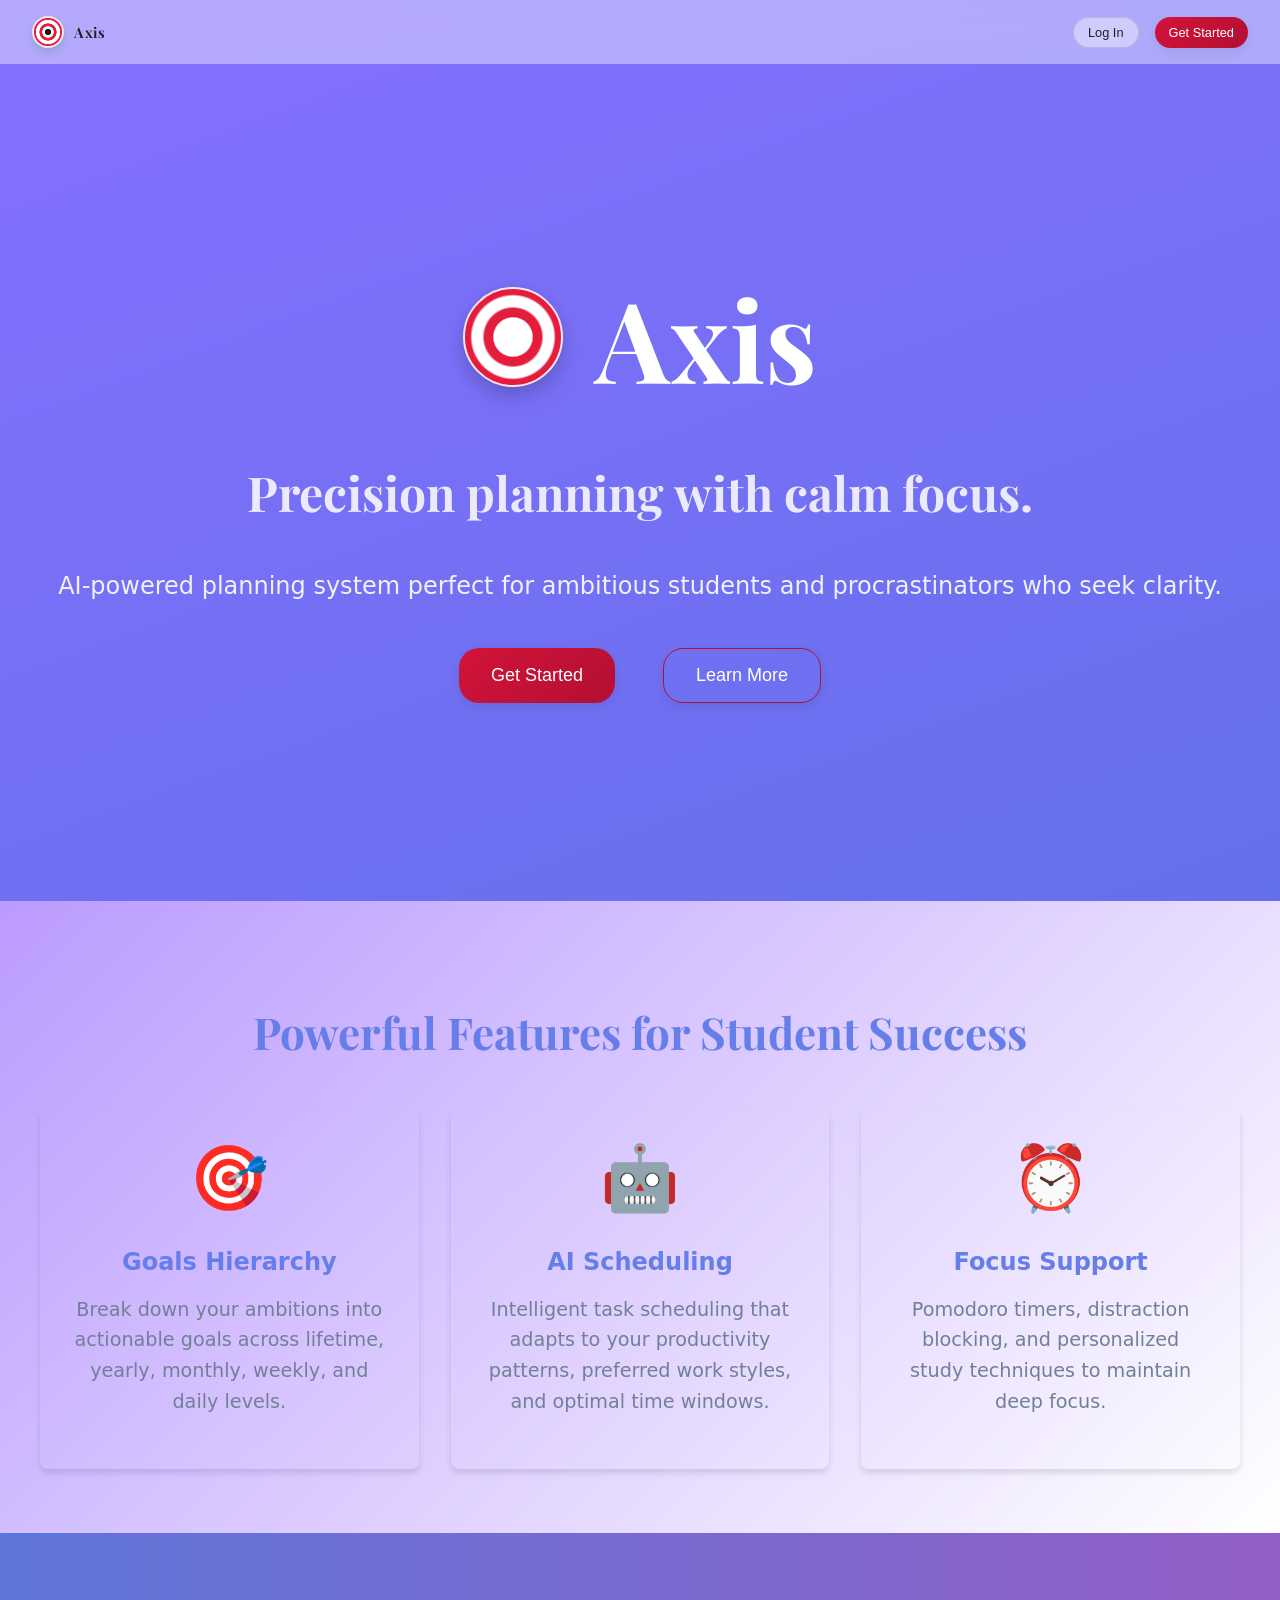
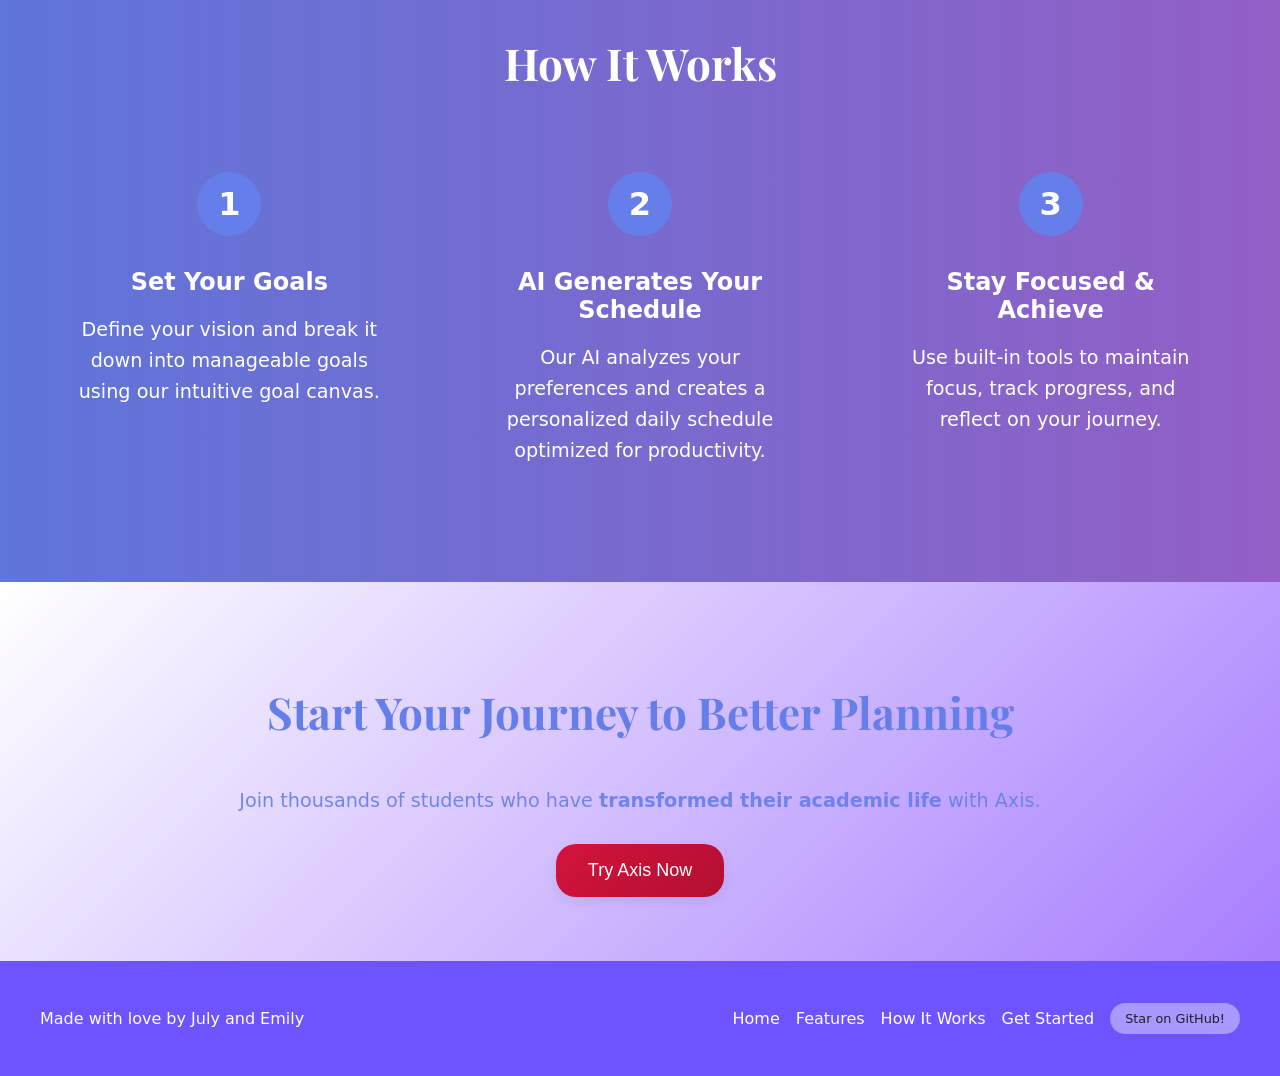
==== dashboard.html @ 21565bde "Split dashboard page and fix task/calendar UX" ====
<!DOCTYPE html>
<html lang="en">
<head>
  <meta charset="UTF-8" />
  <meta name="viewport" content="width=device-width, initial-scale=1.0" />
  <link rel="preconnect" href="https://fonts.googleapis.com">
  <link rel="preconnect" href="https://fonts.gstatic.com" crossorigin>
  <link href="https://fonts.googleapis.com/css2?family=Playfair+Display:wght@600;700&display=swap" rel="stylesheet">
  <title>Axis - Dashboard</title>
  <link rel="stylesheet" href="style.css" />
</head>
<body>
  <div id="app">
    <!-- Main Dashboard -->
    <div id="dashboard" class="dashboard">
      <!-- Header -->
      <header class="app-header">
        <div class="logo">
          <span class="logo-mark target-icon" aria-hidden="true"></span>
          <span class="logo-text">Axis</span>
        </div>
        <div class="header-message">
          Precision planning with calm focus
        </div>
        <div class="header-actions">
          <button id="settingsBtn" class="btn-icon" title="Settings">
            <svg width="20" height="20" viewBox="0 0 20 20" fill="none" stroke="currentColor" stroke-width="2">
              <circle cx="10" cy="10" r="3"/>
              <path d="M10 1v4M10 15v4M19 10h-4M5 10H1M16.66 3.34l-2.83 2.83M6.17 13.83l-2.83 2.83M16.66 16.66l-2.83-2.83M6.17 6.17L3.34 3.34"/>
            </svg>
          </button>
          <button id="logoutBtn" class="btn-icon" title="Logout">
            <svg width="20" height="20" viewBox="0 0 20 20" fill="none" stroke="currentColor" stroke-width="2">
              <path d="M9 3H4a2 2 0 0 0-2 2v10a2 2 0 0 0 2 2h5M13 7l4 4-4 4M17 11H7"/>
            </svg>
          </button>
        </div>
      </header>

      <main class="app-main">
      <!-- Left Sidebar -->
      <aside class="sidebar">
        <!-- Goals Section -->
        <section class="panel panel-goals">
          <div class="panel-header">
            <div class="panel-header-row">
              <div>
            <h2>Goals Hierarchy</h2>
            <span class="panel-subtitle">Your goals across different timeframes</span>
              </div>
              <button id="addGoalBtn" class="btn btn-secondary btn-sm">+ Add goal</button>
            </div>
          </div>
          <div class="goals-content">
            <div id="goalsList" class="goals-list-hierarchy">
              <!-- Goals populated by JS with hierarchy -->
            </div>
          </div>
        </section>

        <!-- To-Do List -->
        <section class="panel panel-tasks">
          <div class="panel-header">
            <div style="display: flex; justify-content: space-between; align-items: center; width: 100%;">
              <div>
                <h2>To‑Do List</h2>
                <span class="panel-subtitle">Ranked by urgency &amp; deadlines</span>
              </div>
              <button type="button" id="addTaskBtn" class="btn btn-primary" style="padding: 6px 12px; font-size: 0.75rem;" title="Add new task">
                + Add Task
              </button>
            </div>
          </div>
          <div id="taskList" class="task-list">
            <!-- Tasks populated by JS -->
          </div>
        </section>

        <!-- Daily Habits -->
        <section class="panel panel-habits">
          <div class="panel-header">
            <h2>Daily Habits</h2>
            <span class="panel-subtitle">Fixed tasks you can set up</span>
          </div>
          <div class="habits-content">
            <button type="button" id="addHabitBtn" class="btn-add-goal" title="Add a new habit">
              <span class="btn-add-goal-icon">+</span>
              <span>Add Daily Habit</span>
            </button>
            <div id="habitsList" class="habits-list">
              <!-- Daily habits populated by JS -->
            </div>
          </div>
        </section>

        <!-- Chatbot -->
        <section class="panel panel-chat">
          <div class="panel-header">
            <h2>Axis Assistant</h2>
            <span class="panel-subtitle">Ask for planning &amp; focus tips</span>
          </div>
          <div id="chatWindow" class="chat-window">
            <!-- Chat messages -->
          </div>
          <form id="chatForm" class="chat-input-row">
            <input
              type="text"
              id="chatInput"
              placeholder="Ask me anything about your schedule..."
              autocomplete="off"
            />
            <button type="submit" class="btn btn-primary">Send</button>
          </form>
        </section>
      </aside>

      <!-- Middle: Calendar -->
      <section class="calendar-section">
        <header class="calendar-header">
          <div class="calendar-title">
            <h2>Your AI‑generated schedule</h2>
            <span id="calendarSubtitle" class="calendar-subtitle">
              Once generated, your time‑blocked plan will appear here.
            </span>
          </div>
          <div class="calendar-controls">
            <button id="syncCalendarBtn" class="btn btn-secondary btn-sync" title="Sync daily goals to tasks and regenerate schedule">
              <svg width="16" height="16" viewBox="0 0 16 16" fill="none" stroke="currentColor" stroke-width="2" style="margin-right: 6px;">
                <path d="M1 8v6h6M15 8V2H9M1 8l6-6M15 8l-6 6"/>
              </svg>
              Sync Calendar
            </button>
            <button class="btn-toggle-view active" data-view="daily">Daily</button>
            <button class="btn-toggle-view" data-view="weekly">Weekly</button>
            <button class="btn-toggle-view" data-view="monthly">Monthly</button>
          </div>
        </header>

        <div id="calendarContainer" class="calendar-container">
          <!-- Calendar rendered by JS -->
        </div>
      </section>


      <!-- Multi-step onboarding modal (only shown during signup) -->
      <div id="wizard" class="wizard-modal hidden">
        <div class="wizard-overlay"></div>
        <div class="wizard-content">
          <section class="wizard">
        <!-- Step indicators -->
        <div class="wizard-steps">
          <div class="wizard-step-indicator" data-step="1">1. Profile</div>
          <div class="wizard-step-indicator" data-step="2">2. Goals</div>
        </div>

          <!-- Step 1: Onboarding -->
          <div class="wizard-step" data-step="1">
            <h2>Step 1: Tell Axis about you</h2>
            <p class="step-description">
              I'll create a realistic plan around your real life, not the other way around.
            </p>

            <form id="profileForm" class="form-grid">
              <!-- Basic Info -->
              <fieldset>
                <legend>Basic Info</legend>
                <label>
                  Name
                  <input type="text" id="user_name" required />
                </label>

                <label>
                  Age group
                  <select id="user_age_group" required>
                    <option value="">Select...</option>
                    <option>Middle School</option>
                    <option>High School</option>
                    <option>College</option>
                    <option>Other</option>
                  </select>
                </label>
              </fieldset>

              <!-- Schedule & Routine -->
              <fieldset>
                <legend>Schedule &amp; Routine</legend>
                <div class="subsection">
                  <label>Weekly schedule (Mon‑Fri)</label>
                  <p class="hint">
                    Add multiple fixed commitments per day (classes, clubs, etc.). Each needs a name, time range, and optional description.
                  </p>
                  <div id="weekly_schedule" class="weekly-grid">
                    <!-- Generated by JS -->
                  </div>
                </div>

                <div class="subsection">
                  <label>Weekend fixed activities (Sat & Sun)</label>
                  <p class="hint">
                    Add multiple fixed activities for weekends. Each needs a day, name, time range, and optional description.
                  </p>
                  <div id="weekend_schedule" class="weekend-grid">
                    <!-- Generated by JS -->
                  </div>
                </div>

                <div class="two-col">
                  <label>
                    Typical sleep (weekdays)
                    <input type="text" id="sleep_weekdays" placeholder="23:00‑07:00" />
                  </label>
                  <label>
                    Typical sleep (weekends)
                    <input type="text" id="sleep_weekends" placeholder="00:00‑09:00" />
                  </label>
                </div>

                <label>
                  Standard break times (e.g., lunch)
                  <input type="text" id="break_times" placeholder="12:30‑13:00 lunch; 18:00‑18:30 dinner" />
                </label>
              </fieldset>

              <!-- Learning Personalization -->
              <fieldset>
                <legend>Learning Personalization</legend>

                <div class="button-group" id="is_procrastinator_group">
                  <span class="label-inline">Do you tend to procrastinate?</span>
                  <button type="button" data-value="yes">Yes</button>
                  <button type="button" data-value="no">No</button>
                  <input type="hidden" id="is_procrastinator" />
                </div>

                <div id="procrastinator_yes" class="conditional-row hidden">
                  <label>
                    Procrastinator type
                    <select id="procrastinator_type">
                      <option value="">Select...</option>
                      <option>perfectionist</option>
                      <option>avoidant</option>
                      <option>deadline-driven</option>
                      <option>overwhelmed</option>
                      <option>distraction</option>
                      <option>lack-of-motivation</option>
                    </select>
                  </label>
                </div>

                <div id="procrastinator_no" class="conditional-row hidden">
                  <div class="button-group" id="has_trouble_finishing_group">
                    <span class="label-inline">Do you have trouble finishing?</span>
                    <button type="button" data-value="Yes, sometimes">Yes, sometimes</button>
                    <button type="button" data-value="No, I'm consistent">No, I'm consistent</button>
                    <input type="hidden" id="has_trouble_finishing" />
                  </div>
                </div>

                <div class="two-col">
                  <label>
                    Preferred work style
                    <select id="preferred_work_style">
                      <option value="">Select...</option>
                      <option>Short, focused bursts</option>
                      <option>Long, deep sessions</option>
                      <option>A mix of both</option>
                    </select>
                  </label>
                </div>

                <div class="two-col">
                  <label>
                    Most productive time of day
                    <select id="most_productive_time">
                      <option value="">Select...</option>
                      <option>Early Morning</option>
                      <option>Morning</option>
                      <option>Afternoon</option>
                      <option>Evening</option>
                      <option>Late Night</option>
                    </select>
                  </label>

                  <label>
                    Preferred study method
                    <input
                      type="text"
                      id="preferred_study_method"
                      placeholder="e.g., 25-min study, 5-min break"
                    />
                  </label>
                </div>
              </fieldset>

              <!-- Work-Life Balance -->
              <fieldset>
                <legend>Work‑Life Balance</legend>
                <div class="two-col">
                  <label>
                    Weekly personal (no‑work) hours
                    <input
                      type="number"
                      id="weekly_personal_time"
                      min="0"
                      max="80"
                      step="0.5"
                      placeholder="e.g., 10"
                    />
                  </label>
                  <label>
                    Weekly review hours
                    <input
                      type="number"
                      id="weekly_review_hours"
                      min="0"
                      max="40"
                      step="0.5"
                      placeholder="e.g., 3"
                    />
                  </label>
                </div>
              </fieldset>

              <!-- Goals Hierarchy -->
              <fieldset>
                <legend>Goals Hierarchy</legend>
                <p class="hint">
                  Set your goals across different timeframes. The AI will help you break them down and organize your tasks accordingly.
                </p>
                <div id="onboardingGoalsHierarchy" class="goals-hierarchy">
                  <!-- Goals will be rendered here by JS -->
                </div>
              </fieldset>

              <div class="wizard-actions">
                <button type="button" id="saveProfileBtn" class="btn btn-primary">
                  Save profile &amp; continue
                </button>
              </div>
            </form>
          </div>

          <!-- Step 2: Goal Canvas -->
          <div class="wizard-step" data-step="2">
            <h2>Step 2: Set Your Goals</h2>
            <p class="step-description">
              Create your goal hierarchy by adding long-term goals. Choose your preferred timeframe, and AI will suggest breakdown goals automatically.
            </p>

            <div class="goal-canvas-container">
              <div id="goalCanvas" class="goal-canvas">
                <!-- Canvas sections and nodes will be rendered here -->
                <button id="approveAllGhostsBtn" class="btn-approve-all-ghosts hidden">
                  Approve All AI Suggestions
                </button>
              </div>
              <div id="goalEditorPanel" class="goal-editor-panel hidden">
                <h3>Edit Goal</h3>
                <textarea id="goalEditorText" placeholder="Enter your goal..." rows="4"></textarea>
                <div class="goal-editor-actions">
                  <button id="saveGoalBtn" class="btn btn-primary">Save</button>
                  <button id="confirmGhostBtn" class="btn btn-success hidden">Confirm Suggestion</button>
                  <button id="deleteGoalBtn" class="btn btn-ghost">Delete</button>
                </div>
              </div>
            </div>

            <div class="wizard-actions wizard-actions-bottom">
              <button type="button" id="backToProfileBtn" class="btn btn-ghost">Back</button>
              <button type="button" id="finishGoalsBtn" class="btn btn-primary">Finish</button>
            </div>
          </div>

          <!-- Step 3: Confirmation -->
          <div class="wizard-step" data-step="3">
            <h2>Step 3: Confirm your plan</h2>
            <p class="step-description">
              Here's how I'm ranking your tasks. I'll schedule them so everything is completed
              <strong>before</strong> the deadline.
            </p>

            <div id="rankedTaskPreview" class="ranked-preview">
              <!-- Ranked tasks inserted here -->
            </div>

            <p class="confirm-text">
              Thank you, I have all the information.
              <br />
              <strong>Are you ready for me to create your personalized schedule?</strong>
            </p>

            <div class="confirm-actions">
              <button id="confirmGenerateBtn" class="btn btn-success">
                Yes ✅
              </button>
              <button id="editTasksBtn" class="btn btn-ghost">
                Wait a sec... 🤔
              </button>
            </div>
          </div>
        </section>
        </div>
      </div>
      </main>

      <!-- Countdown overlay for deadline-driven procrastinators -->
    <div id="countdownOverlay" class="countdown-overlay hidden">
      <div class="countdown-card">
        <h3>Focus countdown</h3>
        <p id="countdownTaskName"></p>
        <div id="countdownTimer" class="countdown-timer">25:00</div>
        <button id="stopCountdownBtn" class="btn btn-secondary">Stop</button>
      </div>
    </div>

      <!-- Settings Panel -->
      <div id="settingsPanel" class="settings-panel hidden">
        <div class="settings-overlay"></div>
        <div class="settings-content">
          <div class="settings-header">
            <h2>Settings</h2>
            <button id="closeSettingsBtn" class="btn-icon" title="Close">×</button>
          </div>
          <div class="settings-tabs">
            <button class="settings-tab active" data-tab="profile">Profile</button>
            <button class="settings-tab" data-tab="goals">Goals</button>
            <button class="settings-tab" data-tab="blocking">Website Blocking</button>
            <button class="settings-tab" data-tab="reflections">Reflections</button>
          </div>
          
          <!-- Profile Settings -->
          <div id="settingsProfile" class="settings-section active">
            <h3>Edit Profile</h3>
            <form id="profileEditForm" class="settings-form">
              <!-- Profile fields from original onboarding will be moved here -->
              <div class="form-group">
                <label>Name</label>
                <input type="text" id="profileEditName" />
              </div>
              <div class="form-group">
                <label>Email</label>
                <input type="email" id="profileEditEmail" disabled />
                <small class="form-hint">Email cannot be changed</small>
              </div>
              <button type="submit" class="btn btn-primary">Save Changes</button>
            </form>
          </div>

          <!-- Goals Settings -->
          <div id="settingsGoals" class="settings-section">
            <h3>Goals Hierarchy</h3>
            <div id="goalsHierarchy" class="goals-hierarchy">
              <!-- Goals hierarchy will be rendered here -->
            </div>
          </div>

          <!-- Blocking Settings -->
          <div id="settingsBlocking" class="settings-section">
            <h3>Website Blocking Rules</h3>
            <p class="settings-description">Configure rules to block or redirect distracting websites.</p>
            <div id="blockingRulesList" class="blocking-rules-list">
              <!-- Blocking rules will be rendered here -->
            </div>
            <button id="addBlockingRuleBtn" class="btn btn-secondary">Add Rule</button>
          </div>

          <!-- Reflections Settings -->
          <div id="settingsReflections" class="settings-section">
            <h3>Reflection History</h3>
            <div id="reflectionsList" class="reflections-list">
              <!-- Reflection history will be rendered here -->
            </div>
          </div>
        </div>
      </div>

      <!-- Task Editor Modal -->
      <div id="taskEditorModal" class="modal hidden">
        <div class="modal-overlay"></div>
        <div class="modal-content">
          <div class="modal-header">
            <h2 id="taskEditorTitle">Add Task</h2>
            <button id="closeTaskEditorBtn" class="btn-icon" title="Close">×</button>
          </div>
          <form id="taskEditorForm" class="modal-form">
            <div class="form-group">
              <label for="taskEditor_name">Task description</label>
              <input type="text" id="taskEditor_name" required />
            </div>

            <div class="form-group">
              <label>Is this task urgent? (needs to be done soon)</label>
              <div class="button-group" id="taskEditor_urgent_group">
                <button type="button" data-value="yes">Yes, it's urgent</button>
                <button type="button" data-value="no">No, not urgent</button>
                <input type="hidden" id="taskEditor_urgent" />
              </div>
            </div>

            <div class="form-group">
              <label>Is this task important? (significant impact on your goals)</label>
              <div class="button-group" id="taskEditor_important_group">
                <button type="button" data-value="yes">Yes, it's important</button>
                <button type="button" data-value="no">No, not important</button>
                <input type="hidden" id="taskEditor_important" />
              </div>
            </div>

            <div class="form-group">
              <label for="taskEditor_category">Category</label>
              <select id="taskEditor_category" required>
                <option value="">Select...</option>
                <option value="study">Study</option>
                <option value="project">Project</option>
                <option value="chores">Chores</option>
                <option value="personal">Personal</option>
                <option value="social">Social</option>
              </select>
            </div>

            <div class="form-group" style="display: grid; grid-template-columns: 1fr 1fr; gap: 12px;">
              <div>
                <label for="taskEditor_deadline">Deadline (date)</label>
                <input type="date" id="taskEditor_deadline" required />
              </div>
              <div>
                <label for="taskEditor_deadline_time">Deadline time</label>
                <input type="text" id="taskEditor_deadline_time" placeholder="e.g., 23:59 or 14:30" value="23:59" />
              </div>
            </div>

            <div class="form-group" style="display: grid; grid-template-columns: 1fr 1fr; gap: 12px;">
              <div>
                <label for="taskEditor_duration">Estimated duration (hours)</label>
                <input
                  type="number"
                  id="taskEditor_duration"
                  min="0.5"
                  step="0.5"
                  placeholder="e.g., 2"
                  required
                />
              </div>
              <div style="display: flex; align-items: flex-end;">
                <label class="checkbox-row" style="margin: 0;">
                  <input type="checkbox" id="taskEditor_computer_required" />
                  <span>Requires computer?</span>
                </label>
              </div>
            </div>

            <input type="hidden" id="taskEditor_priority" />

            <div style="display: flex; gap: 8px; justify-content: flex-end; margin-top: 16px;">
              <button type="button" id="cancelTaskEditorBtn" class="btn btn-ghost">Cancel</button>
              <button type="submit" class="btn btn-primary">Add Task</button>
            </div>
          </form>
        </div>
      </div>

      <!-- Add Goal Modal -->
      <div id="addGoalModal" class="modal hidden">
        <div class="modal-overlay"></div>
        <div class="modal-content">
          <div class="modal-header">
            <h2>Add Goal</h2>
            <button id="closeAddGoalBtn" class="btn-icon" title="Close">×</button>
          </div>
          <form id="addGoalForm" class="modal-form">
            <div class="form-group">
              <label for="addGoal_level">Goal timeframe</label>
              <select id="addGoal_level" required>
                <option value="">Select...</option>
                <option value="lifetime">Lifetime</option>
                <option value="yearly">Yearly</option>
                <option value="monthly">Monthly</option>
                <option value="weekly">Weekly</option>
                <option value="daily">Daily</option>
              </select>
            </div>
            <div class="form-group">
              <label for="addGoal_name">Goal description</label>
              <input type="text" id="addGoal_name" placeholder="Enter your goal..." required />
            </div>
            <div style="display: flex; gap: 8px; justify-content: flex-end; margin-top: 16px;">
              <button type="button" id="cancelAddGoalBtn" class="btn btn-ghost">Cancel</button>
              <button type="submit" class="btn btn-primary">Add Goal</button>
            </div>
          </form>
        </div>
      </div>

      <!-- Reflection Modal -->
      <div id="reflectionModal" class="modal hidden">
        <div class="modal-overlay"></div>
        <div class="modal-content modal-content-large">
          <div class="modal-header">
            <h2 id="reflectionTitle">Reflection</h2>
            <button id="closeReflectionBtn" class="btn-icon" title="Close">×</button>
          </div>
          <form id="reflectionForm" class="modal-form">
            <div class="form-group">
              <label>Reflection</label>
              <textarea id="reflectionText" rows="12" placeholder="Write your reflection here..."></textarea>
            </div>
            <button type="submit" class="btn btn-primary">Save Reflection</button>
          </form>
        </div>
      </div>

      <!-- Pomodoro Timer Modal -->
      <div id="pomodoroModal" class="pomodoro-modal hidden">
        <div class="pomodoro-modal-content">
          <div class="pomodoro-header">
            <h2>Focus Timer</h2>
            <button id="closePomodoroBtn" class="pomodoro-close-btn" title="Close">×</button>
          </div>
          <div class="pomodoro-task-info">
            <p id="pomodoroTaskName" class="pomodoro-task-name"></p>
            <p id="pomodoroTaskCategory" class="pomodoro-task-category"></p>
          </div>
          <div class="pomodoro-timer-display">
            <div id="pomodoroTimer" class="pomodoro-timer">25:00</div>
            <div class="pomodoro-status" id="pomodoroStatus">Ready to start</div>
          </div>
          <div class="pomodoro-controls">
            <button id="pomodoroStartBtn" class="btn btn-primary pomodoro-btn">Start</button>
            <button id="pomodoroPauseBtn" class="btn btn-secondary pomodoro-btn hidden">Pause</button>
            <button id="pomodoroResetBtn" class="btn btn-secondary pomodoro-btn">Reset</button>
          </div>
          <div class="pomodoro-progress">
            <div id="pomodoroProgressBar" class="pomodoro-progress-bar">
              <div id="pomodoroProgressFill" class="pomodoro-progress-fill"></div>
            </div>
          </div>
        </div>
      </div>
    </div>
  </div>

  <script src="script.js"></script>
  <script src="dashboard.js"></script>
</body>
</html>
---- style.css ----
:root {
  --bg: #ffffff;
  --bg-alt: #f6f6f8;
  --border-subtle: rgba(0, 0, 0, 0.12);
  --text-main: #1f1f25;
  --text-muted: #60646f;
  --accent-green: #c8103c; /* primary red */
  --accent-green-soft: #f3e5ea; /* soft red tint */
  --accent-green-dark: #a10d32;
  --accent-red: #c8103c;
  --accent-red-soft: #f3e5ea;
  --accent-gold: #9ca3af; /* gray accent */
  --accent-gold-soft: #eceff3; /* soft gray */
  --danger: #c8103c;
  --radius-lg: 18px;
  --radius-md: 12px;
  --radius-pill: 999px;
  --shadow-soft: 0 4px 12px rgba(0, 0, 0, 0.08);
  --transition-fast: 0.18s ease-out;
  --transition-normal: 0.25s ease-out;
  --task-urgent-important: #fbe4e8;
  --task-urgent-not-important: #f5efe6;
  --task-important-not-urgent: #e4e7ed;
  --task-not-urgent-not-important: #eef0f3;
}

*,
*::before,
*::after {
  box-sizing: border-box;
}

html,
body {
  margin: 0;
  padding: 0;
  height: 100%;
  font-family: system-ui, -apple-system, BlinkMacSystemFont, "SF Pro Text", sans-serif;
  background: var(--bg);
  color: var(--text-main);
  scroll-behavior: smooth;
}

/* Authentication Screen */
.auth-screen {
  position: fixed;
  inset: 0;
  display: flex;
  align-items: center;
  justify-content: center;
  background: var(--bg);
  z-index: 1000;
}

.auth-screen.hidden {
  display: none;
}

.auth-container {
  background: rgba(255, 255, 255, 0.98);
  border-radius: 24px;
  padding: 40px;
  width: 100%;
  max-width: 420px;
  box-shadow: 0 24px 60px rgba(15, 23, 42, 0.3);
  backdrop-filter: blur(10px);
}

.auth-header {
  text-align: center;
  margin-bottom: 32px;
}

.auth-header .logo {
  cursor: pointer;
  text-decoration: underline;
  text-underline-offset: 5px;
}

.auth-tagline {
  margin: 8px 0 0;
  font-size: 0.9rem;
  color: var(--text-muted);
  font-weight: 500;
}

.auth-tabs {
  display: flex;
  gap: 8px;
  margin-bottom: 24px;
  border-bottom: 1px solid var(--border-subtle);
}

.auth-tab {
  flex: 1;
  padding: 12px;
  border: none;
  background: transparent;
  color: var(--text-muted);
  font-size: 0.9rem;
  font-weight: 500;
  cursor: pointer;
  border-bottom: 2px solid transparent;
  transition: all 0.2s ease;
}

.auth-tab.active {
  color: var(--text-main);
  border-bottom-color: var(--accent-green);
}

.auth-form {
  display: none;
}

.auth-form.active {
  display: block;
}

.form-group {
  margin-bottom: 20px;
}

.form-group label {
  display: block;
  margin-bottom: 6px;
  font-size: 0.85rem;
  font-weight: 500;
  color: var(--text-main);
}

.form-group input {
  width: 100%;
  padding: 10px 12px;
  border: 1px solid var(--border-subtle);
  border-radius: 10px;
  font-size: 0.9rem;
  background: rgba(255, 255, 255, 0.9);
  transition: all 0.2s ease;
  box-sizing: border-box;
}

.form-group input:focus {
  outline: none;
  border-color: var(--accent-green);
  box-shadow: 0 0 0 3px var(--accent-green-soft);
}

.form-hint {
  display: block;
  margin-top: 4px;
  font-size: 0.75rem;
  color: var(--text-muted);
}

.btn-full {
  width: 100%;
  margin-bottom: 12px;
}

.btn-google {
  background: #fff;
  border: 1px solid var(--border-subtle);
  color: var(--text-main);
  display: flex;
  align-items: center;
  justify-content: center;
  gap: 8px;
}

.btn-google:hover {
  background: rgba(248, 250, 252, 0.9);
  border-color: rgba(148, 163, 184, 0.6);
}

.auth-divider {
  text-align: center;
  margin: 20px 0;
  position: relative;
}

.auth-divider::before {
  content: "";
  position: absolute;
  left: 0;
  right: 0;
  top: 50%;
  height: 1px;
  background: var(--border-subtle);
}

.auth-divider span {
  background: rgba(255, 255, 255, 0.98);
  padding: 0 12px;
  position: relative;
  color: var(--text-muted);
  font-size: 0.8rem;
}

.auth-error {
  margin-top: 12px;
  padding: 10px;
  background: rgba(239, 68, 68, 0.1);
  border: 1px solid rgba(239, 68, 68, 0.3);
  border-radius: 8px;
  color: #dc2626;
  font-size: 0.85rem;
}

.auth-error.hidden {
  display: none;
}

/* Dashboard */
.dashboard {
  min-height: 100vh;
  display: flex;
  flex-direction: column;
}

.dashboard.hidden {
  display: none;
}

.header-actions {
  display: flex;
  gap: 8px;
  align-items: center;
}

.btn-icon {
  width: 36px;
  height: 36px;
  border: none;
  background: rgba(255, 255, 255, 0.6);
  border-radius: 8px;
  cursor: pointer;
  display: flex;
  align-items: center;
  justify-content: center;
  color: var(--text-main);
  transition: all 0.2s ease;
  font-size: 1.2rem;
  line-height: 1;
}

.btn-icon:hover {
  background: rgba(255, 255, 255, 0.9);
  transform: translateY(-1px);
}

/* Settings Panel */
.settings-panel {
  position: fixed;
  inset: 0;
  z-index: 200;
  display: flex;
}

.settings-panel.hidden {
  display: none;
}

.settings-overlay {
  position: absolute;
  inset: 0;
  background: rgba(15, 23, 42, 0.5);
  backdrop-filter: blur(4px);
}

.settings-content {
  position: relative;
  background: rgba(255, 255, 255, 0.98);
  width: 100%;
  max-width: 600px;
  margin-left: auto;
  box-shadow: -4px 0 24px rgba(15, 23, 42, 0.2);
  display: flex;
  flex-direction: column;
  overflow-y: auto;
}

.settings-header {
  display: flex;
  justify-content: space-between;
  align-items: center;
  padding: 24px;
  border-bottom: 1px solid var(--border-subtle);
}

.settings-header h2 {
  margin: 0;
  font-size: 1.5rem;
}

.settings-tabs {
  display: flex;
  gap: 0;
  border-bottom: 1px solid var(--border-subtle);
  padding: 0 24px;
}

.settings-tab {
  padding: 12px 20px;
  border: none;
  background: transparent;
  color: var(--text-muted);
  font-size: 0.9rem;
  font-weight: 500;
  cursor: pointer;
  border-bottom: 2px solid transparent;
  transition: all 0.2s ease;
}

.settings-tab.active {
  color: var(--text-main);
  border-bottom-color: var(--accent-green);
}

.settings-section {
  display: none;
  padding: 24px;
  flex: 1;
  overflow-y: auto;
}

.settings-section.active {
  display: block;
}

.settings-section h3 {
  margin: 0 0 16px;
  font-size: 1.2rem;
}

.settings-description {
  margin: 0 0 20px;
  font-size: 0.85rem;
  color: var(--text-muted);
}

.settings-form {
  display: flex;
  flex-direction: column;
  gap: 16px;
}

/* Modal */
.modal {
  position: fixed;
  inset: 0;
  z-index: 150;
  display: flex;
  align-items: center;
  justify-content: center;
}

.modal.hidden {
  display: none;
}

.modal-overlay {
  position: absolute;
  inset: 0;
  background: rgba(15, 23, 42, 0.5);
  backdrop-filter: blur(4px);
}

.modal-content {
  position: relative;
  background: rgba(255, 255, 255, 0.98);
  border-radius: 20px;
  padding: 32px;
  width: 90%;
  max-width: 500px;
  max-height: 90vh;
  overflow-y: auto;
  box-shadow: 0 24px 60px rgba(15, 23, 42, 0.4);
}

.modal-content-large {
  max-width: 700px;
}

.modal-header {
  display: flex;
  justify-content: space-between;
  align-items: center;
  margin-bottom: 24px;
}

.modal-header h2 {
  margin: 0;
  font-size: 1.5rem;
}

.modal-form {
  display: flex;
  flex-direction: column;
  gap: 16px;
}

/* Goals Hierarchy */
.goals-hierarchy {
  display: flex;
  flex-direction: column;
  gap: 24px;
}

.goals-hierarchy-level h4 {
  margin: 0 0 12px;
  font-size: 1rem;
  font-weight: 600;
  color: var(--text-main);
}

.goals-hierarchy-list {
  display: flex;
  flex-direction: column;
  gap: 8px;
  margin-bottom: 12px;
  min-height: 40px;
}

.goals-empty-hint {
  font-size: 0.85rem;
  color: var(--text-muted);
  font-style: italic;
  padding: 8px 0;
}

.goals-hierarchy-item {
  display: flex;
  justify-content: space-between;
  align-items: center;
  padding: 8px 12px;
  background: rgba(249, 250, 251, 0.9);
  border-radius: 8px;
  border-left: 3px solid;
}

.btn-sm {
  padding: 6px 12px;
  font-size: 0.8rem;
}

.btn-icon-sm {
  width: 24px;
  height: 24px;
  padding: 0;
  font-size: 1rem;
  line-height: 1;
}

/* Blocking Rules */
.blocking-rules-list {
  display: flex;
  flex-direction: column;
  gap: 12px;
  margin-bottom: 16px;
}

.blocking-rule-item {
  display: flex;
  justify-content: space-between;
  align-items: center;
  padding: 12px;
  background: rgba(249, 250, 251, 0.9);
  border-radius: 8px;
  border: 1px solid var(--border-subtle);
}

.blocking-rule-action {
  display: block;
  font-size: 0.85rem;
  color: var(--text-muted);
  margin-top: 4px;
}

/* Reflections */
.reflections-list {
  display: flex;
  flex-direction: column;
  gap: 16px;
}

.reflection-item {
  padding: 16px;
  background: var(--bg-alt);
  border-radius: 12px;
  border-left: 3px solid var(--accent-green);
}

.reflection-date {
  display: block;
  font-size: 0.8rem;
  color: var(--text-muted);
  margin-top: 4px;
}

.reflection-preview {
  margin: 8px 0 0;
  font-size: 0.9rem;
  color: var(--text-main);
  line-height: 1.5;
}

.reflection-analysis {
  margin-top: 12px;
  padding: 10px;
  background: var(--accent-gold-soft);
  border-radius: 8px;
  font-size: 0.85rem;
  color: var(--text-main);
  font-style: italic;
  border-left: 2px solid var(--accent-gold);
}

body {
  -webkit-font-smoothing: antialiased;
}

#app {
  min-height: 100vh;
  display: flex;
  flex-direction: column;
}

.app-header {
  display: flex;
  align-items: center;
  justify-content: space-between;
  padding: 14px 32px;
  background: var(--bg);
  border-bottom: 1px solid var(--border-subtle);
  position: sticky;
  top: 0;
  z-index: 20;
}

.logo {
  display: inline-flex;
  align-items: center;
  gap: 10px;
}

.logo-mark {
  width: 32px;
  height: 32px;
  border-radius: 50%;
  background: var(--accent-green-soft);
  display: inline-flex;
  align-items: center;
  justify-content: center;
  position: relative;
  box-shadow: 0 4px 10px rgba(21, 122, 65, 0.2);
}

.logo-mark.target-icon {
  background: radial-gradient(circle at center, #ffffff 28%, #e41d3d 30%, #e41d3d 42%, #ffffff 45%, #ffffff 60%, #e41d3d 63%, #e41d3d 78%, #ffffff 80%);
  border: 2px solid var(--accent-green-soft);
}

.logo-mark.target-icon::after {
  content: "";
  position: absolute;
  top: 50%;
  left: 50%;
  width: 6px;
  height: 6px;
  background: #000000;
  border-radius: 50%;
  transform: translate(-50%, -50%);
  box-shadow: none;
}

.logo-text {
  font-weight: 650;
  letter-spacing: 0.04em;
  font-size: 0.9rem;
  color: var(--text-main);
  font-family: "Playfair Display", "Times New Roman", serif;
}

.header-message {
  max-width: 520px;
  font-size: 0.9rem;
  color: var(--text-muted);
}

.app-main {
  flex: 1;
  display: grid;
  grid-template-columns: minmax(280px, 360px) minmax(0, 2fr);
  gap: 20px;
  padding: 18px 22px 26px;
}

.sidebar {
  display: flex;
  flex-direction: column;
  gap: 16px;
}


.panel {
  background: var(--bg);
  border-radius: var(--radius-lg);
  border: 1px solid var(--border-subtle);
  box-shadow: var(--shadow-soft);
  padding: 16px 16px 14px;
  display: flex;
  flex-direction: column;
  position: relative;
  overflow: hidden;
}

.panel-header {
  position: relative;
  z-index: 1;
  margin-bottom: 8px;
}

.panel-header-row {
  display: flex;
  align-items: center;
  justify-content: space-between;
  gap: 14px;
  width: 100%;
}

.panel-header h2 {
  margin: 0;
  font-size: 1.05rem;
}

.panel-subtitle {
  font-size: 0.78rem;
  color: var(--text-muted);
}

.panel-goals {
  min-height: 200px;
  max-height: 500px;
  margin-bottom: 12px;
}

.goals-content {
  padding: 0 4px;
}

.btn-add-goal {
  width: 100%;
  border: none;
  background: var(--accent-green);
  color: white;
  padding: 10px 14px;
  border-radius: 10px;
  font-size: 0.8rem;
  font-weight: 600;
  cursor: pointer;
  transition: all 0.2s ease;
  margin-bottom: 12px;
  display: flex;
  align-items: center;
  justify-content: center;
  gap: 6px;
  box-shadow: var(--shadow-soft);
  border: 1px solid var(--accent-green-dark);
}

.btn-add-goal:hover {
  background: var(--accent-green-dark);
  transform: translateY(-2px);
  box-shadow: 0 6px 16px rgba(34, 197, 94, 0.3);
}

.btn-add-goal:active {
  transform: translateY(0);
  box-shadow: 0 2px 8px rgba(129, 140, 248, 0.2);
}

.btn-add-goal-icon {
  font-size: 1.1rem;
  font-weight: 700;
  line-height: 1;
}

.panel-tasks {
  min-height: 280px;
}

.panel-habits {
  min-height: 200px;
}

.habits-content {
  padding: 0 4px;
}

.habits-list {
  display: flex;
  flex-direction: column;
  gap: 6px;
  max-height: 400px;
  overflow-y: auto;
}

.habit-item {
  display: flex;
  justify-content: space-between;
  align-items: center;
  padding: 8px 10px;
  background: var(--accent-green-soft);
  border-radius: 6px;
  border-left: 3px solid var(--accent-green);
  font-size: 0.75rem;
  transition: background-color 0.2s ease;
}

.habit-item:hover {
  background: rgba(249, 250, 251, 1);
}

.habit-name {
  font-weight: 500;
  flex: 1;
}

.habit-time {
  font-size: 0.7rem;
  color: var(--text-muted);
  margin-left: 8px;
}

.habit-delete-btn {
  border: none;
  background: transparent;
  color: #dc2626;
  font-size: 1.2rem;
  line-height: 1;
  cursor: pointer;
  padding: 0 4px;
  border-radius: 4px;
  transition: background-color 0.15s ease;
  font-weight: 700;
}

.habit-delete-btn:hover {
  background: rgba(239, 68, 68, 0.15);
}

.goals-list {
  display: flex;
  flex-direction: column;
  gap: 6px;
  max-height: 120px;
  overflow-y: auto;
}

.goals-list-hierarchy {
  display: flex;
  flex-direction: column;
  gap: 12px;
  max-height: 400px;
  overflow-y: auto;
  padding-right: 2px;
}

.goals-level-section {
  display: flex;
  flex-direction: column;
  gap: 6px;
}

.goals-level-header {
  font-size: 0.7rem;
  font-weight: 600;
  color: var(--text-muted);
  text-transform: uppercase;
  letter-spacing: 0.5px;
  margin-bottom: 2px;
}

.goals-empty {
  font-size: 0.75rem;
  color: var(--text-muted);
  font-style: italic;
  padding: 8px 0;
  text-align: center;
}

.goal-item {
  display: flex;
  justify-content: space-between;
  align-items: flex-start;
  padding: 8px 10px;
  background: var(--bg-alt);
  border-radius: 6px;
  border-left: 3px solid;
  font-size: 0.75rem;
  transition: background-color 0.2s ease;
  gap: 8px;
}

.goal-item:hover {
  background: rgba(249, 250, 251, 1);
}

.goal-content {
  display: flex;
  flex-direction: column;
  gap: 4px;
  flex: 1;
  min-width: 0;
}

.goal-name {
  font-weight: 500;
  color: var(--text-main);
}

.goal-breakdown {
  font-size: 0.65rem;
  color: var(--text-muted);
  font-style: italic;
  opacity: 0.7;
  line-height: 1.3;
}

.goal-delete-btn {
  border: none;
  background: transparent;
  color: #dc2626;
  font-size: 1.2rem;
  line-height: 1;
  cursor: pointer;
  padding: 0 4px;
  border-radius: 4px;
  transition: background-color 0.15s ease;
  font-weight: 700;
}

.goal-delete-btn:hover {
  background: rgba(239, 68, 68, 0.15);
}

/* Goal categories use inline styles for custom colors */

.task-list {
  position: relative;
  z-index: 1;
  margin-top: 4px;
  max-height: 280px;
  overflow: auto;
  padding-right: 2px;
}

.task-item {
  display: flex;
  align-items: flex-start;
  gap: 10px;
  padding: 10px 10px;
  margin-bottom: 8px;
  border-radius: var(--radius-md);
  background: rgba(255, 255, 255, 0.9);
  border: 1px solid var(--border-subtle);
  position: relative;
  overflow: hidden;
  cursor: pointer;
  transition: transform var(--transition-fast), box-shadow var(--transition-fast), background 0.2s ease-out;
}

.task-item::before {
  content: "";
  position: absolute;
  inset: 0;
  opacity: 0;
  background: var(--accent-green-soft);
  transition: opacity 0.2s ease-out;
  pointer-events: none;
}

.task-item:hover {
  transform: translateY(-1px);
  box-shadow: 0 12px 28px rgba(15, 23, 42, 0.12);
}

.task-item:hover::before {
  opacity: 1;
}

.task-checkbox {
  flex-shrink: 0;
  margin-top: 4px;
}

.checkbox-fancy {
  width: 20px;
  height: 20px;
  border-radius: 50%;
  border: 2px solid rgba(15, 23, 42, 0.2);
  display: inline-flex;
  align-items: center;
  justify-content: center;
  cursor: pointer;
  background: #fff;
  transition: background 0.18s ease-out, border-color 0.18s ease-out, transform 0.12s ease-out;
}

.checkbox-fancy-inner {
  width: 10px;
  height: 10px;
  border-radius: 50%;
  background: transparent;
  transition: transform 0.22s cubic-bezier(0.17, 0.67, 0.45, 1.3), background 0.15s ease-out;
}

.checkbox-fancy.completed {
  border-color: var(--accent-green);
  background: var(--accent-green);
  transform: scale(1.02);
}

.checkbox-fancy.completed .checkbox-fancy-inner {
  background: #ecfdf3;
  transform: scale(1.4);
}

@keyframes complete-pop {
  0% {
    transform: scale(0.9);
  }
  40% {
    transform: scale(1.15);
  }
  100% {
    transform: scale(1);
  }
}

.task-content {
  flex: 1;
}

.task-title {
  font-size: 0.9rem;
  margin-bottom: 2px;
}

.task-item.task-completed .task-title {
  text-decoration: line-through;
  text-decoration-color: rgba(15, 23, 42, 0.5);
  opacity: 0.6;
}

.task-summary-item.task-summary-completed span:first-child {
  text-decoration: line-through;
  opacity: 0.6;
}

.task-meta {
  font-size: 0.72rem;
  color: var(--text-muted);
  display: flex;
  flex-wrap: wrap;
  gap: 6px;
}

.task-badge {
  display: inline-flex;
  align-items: center;
  gap: 4px;
  padding: 2px 8px;
  border-radius: 999px;
  font-size: 0.7rem;
  background: rgba(15, 23, 42, 0.04);
}

.task-edit-btn {
  border: none;
  border-radius: 999px;
  padding: 2px 8px;
  font-size: 0.68rem;
  background: var(--accent-green-soft);
  color: var(--accent-green-dark);
  cursor: pointer;
  transition: background 0.16s ease-out, transform 0.1s ease-out, box-shadow 0.16s ease-out;
}

.task-edit-btn:hover {
  background: var(--accent-green);
  color: white;
  box-shadow: var(--shadow-soft);
  transform: translateY(-0.5px);
}

.task-edit-btn:active {
  transform: translateY(0.5px);
  box-shadow: none;
}

.task-delete-btn {
  border: none;
  border-radius: 999px;
  padding: 2px 6px;
  font-size: 0.75rem;
  background: rgba(239, 68, 68, 0.12);
  color: #dc2626;
  cursor: pointer;
  transition: background 0.16s ease-out, transform 0.1s ease-out, box-shadow 0.16s ease-out;
  font-weight: 500;
  line-height: 1;
  display: inline-flex;
  align-items: center;
  justify-content: center;
}

.task-delete-btn:hover {
  background: rgba(239, 68, 68, 0.22);
  box-shadow: 0 4px 10px rgba(239, 68, 68, 0.4);
  transform: translateY(-0.5px);
}

.task-delete-btn:active {
  transform: translateY(0.5px);
  box-shadow: none;
}

.priority-pill {
  padding: 1px 8px;
  border-radius: 999px;
  font-size: 0.68rem;
  font-weight: 500;
}

.priority-urgent-important {
  background: var(--task-urgent-important);
}

.priority-urgent-not-important {
  background: var(--task-urgent-not-important);
}

.priority-important-not-urgent {
  background: var(--task-important-not-urgent);
}

.priority-not-urgent-not-important {
  background: var(--task-not-urgent-not-important);
}

/* Category tags */
.category-tag {
  display: inline-block;
  padding: 2px 6px;
  border-radius: 4px;
  font-size: 0.65rem;
  font-weight: 600;
  margin-left: 6px;
  text-transform: uppercase;
  letter-spacing: 0.3px;
}

.category-study {
  background: var(--accent-green-soft);
  color: var(--accent-green-dark);
  border: 1px solid var(--accent-green);
}

.category-project {
  background: var(--accent-green-soft);
  color: var(--accent-green-dark);
  border: 1px solid var(--accent-green-dark);
}

.category-chores {
  background: var(--accent-green-soft);
  color: var(--accent-green-dark);
  border: 1px solid var(--accent-green);
}

.category-personal {
  background: var(--accent-gold-soft);
  color: #92400e;
  border: 1px solid var(--accent-gold);
}

.category-social {
  background: var(--accent-gold-soft);
  color: #92400e;
  border: 1px solid var(--accent-gold);
}

.panel-chat {
  max-height: 380px;
}

.chat-window {
  position: relative;
  z-index: 1;
  margin-top: 4px;
  flex: 1;
  min-height: 160px;
  max-height: 240px;
  overflow-y: auto;
  padding-right: 4px;
}

.chat-message {
  max-width: 90%;
  padding: 8px 10px;
  border-radius: 14px;
  margin-bottom: 6px;
  font-size: 0.8rem;
  line-height: 1.4;
}

.chat-message.user {
  margin-left: auto;
  background: var(--accent-green-soft);
  border-bottom-right-radius: 4px;
}

.chat-message.bot {
  margin-right: auto;
  background: var(--bg-alt);
  border-bottom-left-radius: 4px;
  border: 1px solid var(--border-subtle);
}

.chat-input-row {
  position: relative;
  z-index: 1;
  display: flex;
  gap: 8px;
  align-items: center;
  margin-top: 8px;
}

.chat-input-row input {
  flex: 1;
  border-radius: var(--radius-pill);
  border: 1px solid var(--border-subtle);
  padding: 8px 12px;
  font-size: 0.85rem;
  background: rgba(255, 255, 255, 0.9);
  outline: none;
  transition: border-color var(--transition-fast), box-shadow var(--transition-fast), background 0.15s ease-out;
}

.chat-input-row input:focus {
  border-color: var(--accent-green);
  box-shadow: 0 0 0 1px var(--accent-green-soft);
  background: #fff;
}

.main-panel {
  display: flex;
  flex-direction: column;
  gap: 16px;
}

.wizard-modal {
  position: fixed;
  inset: 0;
  z-index: 300;
  display: flex;
  align-items: center;
  justify-content: center;
}

.wizard-modal.hidden {
  display: none;
}

.wizard-overlay {
  position: absolute;
  inset: 0;
  background: rgba(15, 23, 42, 0.7);
  backdrop-filter: blur(4px);
}

.wizard-content {
  position: relative;
  width: 90%;
  max-width: 800px;
  max-height: 90vh;
  overflow-y: auto;
  z-index: 1;
}

.wizard {
  background: var(--bg);
  border-radius: var(--radius-lg);
  border: 1px solid var(--border-subtle);
  box-shadow: 0 24px 60px rgba(0, 0, 0, 0.3);
  padding: 24px 28px;
  position: relative;
  overflow: hidden;
}

.wizard-steps {
  position: relative;
  z-index: 1;
  display: flex;
  gap: 8px;
  margin-bottom: 10px;
}

.wizard-step-indicator {
  flex: 1;
  padding: 6px 10px;
  border-radius: 999px;
  font-size: 0.75rem;
  text-align: center;
  background: rgba(255, 255, 255, 0.9);
  border: 1px solid rgba(148, 163, 184, 0.4);
  color: var(--text-muted);
}

.wizard-step-indicator.active {
  background: var(--accent-green);
  border-color: transparent;
  color: white;
  font-weight: 600;
  box-shadow: var(--shadow-soft);
}

.wizard-step {
  position: relative;
  z-index: 1;
  display: none;
}

.wizard-step.active {
  display: block;
  animation: fade-slide-in 0.22s ease-out;
}

@keyframes fade-slide-in {
  from {
    opacity: 0;
    transform: translateY(6px);
  }
  to {
    opacity: 1;
    transform: translateY(0);
  }
}

.wizard-step h2 {
  margin: 0 0 4px;
  font-size: 1.15rem;
}

.step-description {
  margin: 0 0 12px;
  font-size: 0.85rem;
  color: var(--text-muted);
}

.form-grid {
  display: flex;
  flex-direction: column;
  gap: 10px;
}

fieldset {
  border-radius: 14px;
  border: 1px dashed rgba(148, 163, 184, 0.7);
  padding: 8px 10px 10px;
  background: rgba(255, 255, 255, 0.8);
}

legend {
  padding: 0 6px;
  font-size: 0.85rem;
  font-weight: 600;
  color: var(--text-muted);
}

label {
  display: flex;
  flex-direction: column;
  gap: 3px;
  font-size: 0.8rem;
  margin-bottom: 6px;
}

label input[type="text"],
label input[type="number"],
label select,
textarea {
  border-radius: 10px;
  border: 1px solid var(--border-subtle);
  padding: 7px 9px;
  font-size: 0.8rem;
  background: rgba(255, 255, 255, 0.9);
  outline: none;
  transition: border-color var(--transition-fast), box-shadow var(--transition-fast),
    background 0.15s ease-out, transform 0.1s ease-out;
}

label input:focus,
label select:focus,
textarea:focus {
  border-color: var(--accent-green);
  box-shadow: 0 0 0 1px var(--accent-green-soft);
  background: #fff;
  transform: translateY(-0.5px);
}

textarea {
  resize: vertical;
}

.subsection .hint,
.hint {
  margin: 2px 0 6px;
  font-size: 0.75rem;
  color: var(--text-muted);
}

.two-col {
  display: grid;
  grid-template-columns: repeat(auto-fit, minmax(180px, 1fr));
  gap: 8px;
}

.weekly-grid {
  display: grid;
  grid-template-columns: repeat(auto-fit, minmax(200px, 1fr));
  gap: 12px;
}

.weekly-day {
  background: rgba(255, 255, 255, 0.9);
  border-radius: 12px;
  padding: 10px 12px;
  border: 1px solid var(--border-subtle);
  font-size: 0.8rem;
  min-width: 0;
}

.weekly-day-header {
  font-weight: 600;
  margin-bottom: 8px;
  font-size: 0.85rem;
}

.weekly-day input {
  font-size: 0.75rem;
  padding: 6px 8px;
  border-radius: 8px;
}

.weekly-commitments {
  display: flex;
  flex-direction: column;
  gap: 8px;
  margin-bottom: 10px;
}

.commitment-row {
  display: flex;
  flex-direction: column;
  gap: 6px;
  padding: 8px;
  background: rgba(255, 255, 255, 0.7);
  border-radius: 8px;
  border: 1px solid rgba(148, 163, 184, 0.3);
}

.commitment-row input {
  width: 100%;
  border: 1px solid rgba(148, 163, 184, 0.3);
  border-radius: 6px;
  padding: 6px 8px;
  font-size: 0.8rem;
  background: rgba(255, 255, 255, 0.95);
  outline: none;
  transition: border-color var(--transition-fast);
  box-sizing: border-box;
}

.commitment-row input:focus {
  border-color: rgba(129, 140, 248, 0.6);
}

.commitment-row-actions {
  display: flex;
  justify-content: flex-end;
  gap: 6px;
  margin-top: 2px;
}

.btn-remove-commitment {
  border: none;
  background: rgba(239, 68, 68, 0.15);
  color: #dc2626;
  border-radius: 6px;
  padding: 6px 12px;
  font-size: 0.75rem;
  cursor: pointer;
  transition: background 0.15s ease-out;
  white-space: nowrap;
}

.btn-remove-commitment:hover {
  background: rgba(239, 68, 68, 0.25);
}

.btn-add-commitment {
  border: 1px dashed rgba(148, 163, 184, 0.5);
  background: rgba(255, 255, 255, 0.6);
  color: var(--text-main);
  border-radius: 8px;
  padding: 8px 12px;
  font-size: 0.8rem;
  cursor: pointer;
  transition: background 0.15s ease-out, border-color 0.15s ease-out;
  width: 100%;
  font-weight: 500;
}

.btn-add-commitment:hover {
  background: rgba(255, 255, 255, 0.9);
  border-color: rgba(129, 140, 248, 0.5);
}

.weekend-grid {
  display: grid;
  grid-template-columns: repeat(auto-fit, minmax(200px, 1fr));
  gap: 12px;
}

.weekend-day {
  background: rgba(255, 255, 255, 0.9);
  border-radius: 12px;
  padding: 10px 12px;
  border: 1px solid var(--border-subtle);
  font-size: 0.8rem;
  min-width: 0;
}

.button-group {
  display: flex;
  align-items: center;
  flex-wrap: wrap;
  gap: 6px;
  margin: 4px 0 6px;
  font-size: 0.8rem;
}

.button-group .label-inline {
  margin-right: 4px;
  color: var(--text-muted);
}

.button-group button {
  border-radius: 999px;
  border: 1px solid rgba(148, 163, 184, 0.6);
  background: rgba(255, 255, 255, 0.9);
  padding: 4px 10px;
  font-size: 0.78rem;
  cursor: pointer;
  transition: background var(--transition-fast), border-color var(--transition-fast),
    box-shadow var(--transition-fast), transform 0.12s ease-out;
}

.button-group button.selected {
  background: var(--accent-green);
  border-color: transparent;
  color: white;
  box-shadow: var(--shadow-soft);
  transform: translateY(-0.5px);
}

.conditional-row.hidden {
  display: none;
}

.wizard-actions {
  display: flex;
  justify-content: flex-end;
  gap: 8px;
  margin-top: 10px;
}

.wizard-actions-bottom {
  justify-content: space-between;
}

.btn {
  border-radius: var(--radius-pill);
  border: none;
  padding: 7px 14px;
  font-size: 0.8rem;
  cursor: pointer;
  display: inline-flex;
  align-items: center;
  justify-content: center;
  gap: 4px;
  transition: background var(--transition-fast), border-color var(--transition-fast),
    box-shadow var(--transition-fast), transform 0.12s ease-out;
}

.btn-primary {
  background: linear-gradient(135deg, #d3133a, #b30f33);
  color: white;
  box-shadow: var(--shadow-soft);
}

.btn-secondary {
  background: var(--accent-gold-soft);
  color: var(--text-main);
  box-shadow: var(--shadow-soft);
}

.btn-success {
  background: linear-gradient(135deg, #e11d48, #c8103c);
  color: white;
  box-shadow: var(--shadow-soft);
}

.btn-ghost {
  background: rgba(255, 255, 255, 0.4);
  color: var(--text-main);
  border: 1px solid rgba(148, 163, 184, 0.45);
}

.btn:hover {
  transform: translateY(-2px);
  box-shadow: 0 4px 12px rgba(0, 0, 0, 0.15);
}

.btn-primary:hover {
  background: linear-gradient(135deg, #c20e35, #a00d2c);
}

.btn-secondary:hover {
  background: var(--accent-gold);
}

.btn-ghost:hover {
  background: rgba(255, 255, 255, 0.6);
}

.btn:active {
  transform: translateY(1px) scale(0.99);
  box-shadow: none;
}

.btn:disabled {
  filter: grayscale(0.4);
  opacity: 0.6;
  cursor: default;
  box-shadow: none;
}

.task-form {
  margin-bottom: 10px;
  display: flex;
  flex-direction: column;
  gap: 6px;
}

.priority-buttons {
  display: grid;
  grid-template-columns: repeat(auto-fit, minmax(150px, 1fr));
  gap: 6px;
}

.priority-buttons .priority {
  border-radius: 12px;
  padding: 7px 10px;
  border: 1px solid rgba(148, 163, 184, 0.5);
  cursor: pointer;
  background: rgba(255, 255, 255, 0.9);
  font-size: 0.78rem;
  text-align: left;
  transition: transform 0.12s ease-out, box-shadow var(--transition-fast), border-color var(--transition-fast);
}

.priority-buttons .priority.selected {
  transform: translateY(-1px);
  box-shadow: 0 8px 20px rgba(15, 23, 42, 0.2);
  border-color: transparent;
}

.priority.urgent-important {
  background: var(--task-urgent-important);
}

.priority.urgent-not-important {
  background: var(--task-urgent-not-important);
}

.priority.important-not-urgent {
  background: var(--task-important-not-urgent);
}

.priority.not-urgent-not-important {
  background: var(--task-not-urgent-not-important);
}

.checkbox-row {
  flex-direction: row;
  align-items: center;
  gap: 6px;
  margin-top: 4px;
}

.checkbox-row input {
  width: auto;
}

.tasks-summary {
  margin-top: 6px;
  background: rgba(255, 255, 255, 0.88);
  border-radius: 14px;
  border: 1px dashed rgba(148, 163, 184, 0.6);
  padding: 8px 10px;
}

.tasks-summary h3 {
  margin: 0 0 4px;
  font-size: 0.9rem;
}

.task-summary-list {
  max-height: 160px;
  overflow-y: auto;
  margin-bottom: 6px;
  padding-right: 4px;
}

.task-summary-item {
  font-size: 0.78rem;
  padding: 4px 4px;
  border-radius: 8px;
  margin-bottom: 4px;
  background: rgba(249, 250, 251, 0.9);
  display: flex;
  align-items: center;
  justify-content: space-between;
  gap: 6px;
}

.task-summary-item span {
  white-space: nowrap;
  text-overflow: ellipsis;
  overflow: hidden;
}

.ranked-preview {
  border-radius: 14px;
  border: 1px dashed rgba(148, 163, 184, 0.6);
  padding: 8px 10px;
  background: rgba(255, 255, 255, 0.9);
  max-height: 220px;
  overflow-y: auto;
  font-size: 0.8rem;
}

.ranked-preview-item {
  display: flex;
  justify-content: space-between;
  align-items: center;
  gap: 6px;
  padding: 5px 4px;
  border-radius: 10px;
  margin-bottom: 4px;
  background: rgba(249, 250, 251, 0.95);
}

.confirm-text {
  font-size: 0.85rem;
  margin: 10px 0 10px;
}

.confirm-actions {
  display: flex;
  gap: 8px;
}

.calendar-section {
  background: rgba(255, 255, 255, 0.96);
  border-radius: var(--radius-lg);
  border: 1px solid rgba(255, 255, 255, 0.9);
  box-shadow: 0 20px 50px rgba(15, 23, 42, 0.12);
  padding: 20px 24px;
  display: flex;
  flex-direction: column;
  gap: 16px;
  min-height: 600px;
}

.calendar-header {
  display: flex;
  justify-content: space-between;
  gap: 10px;
  align-items: center;
}

.calendar-title h2 {
  margin: 0;
  font-size: 1.4rem;
  font-weight: 700;
  color: var(--text-main);
}

.calendar-subtitle {
  display: block;
  font-size: 0.8rem;
  color: var(--text-muted);
}

.btn-sync {
  display: inline-flex;
  align-items: center;
  padding: 8px 14px;
  font-size: 0.85rem;
  margin-right: 8px;
}

.btn-sync:disabled {
  opacity: 0.6;
  cursor: not-allowed;
}

.calendar-controls {
  display: inline-flex;
  background: rgba(248, 250, 252, 0.95);
  padding: 3px;
  border-radius: 999px;
  border: 1px solid rgba(148, 163, 184, 0.45);
  gap: 4px;
}

.btn-toggle-view {
  border-radius: 999px;
  border: none;
  padding: 5px 10px;
  font-size: 0.75rem;
  cursor: pointer;
  background: transparent;
  color: var(--text-muted);
  transition: background var(--transition-fast), color var(--transition-fast), box-shadow var(--transition-fast);
}

.btn-toggle-view.active {
  background: var(--accent-green);
  color: white;
  box-shadow: var(--shadow-soft);
}

.calendar-container {
  border-radius: 18px;
  background: var(--bg-alt);
  padding: 12px;
  min-height: 500px;
  position: relative;
  overflow: hidden;
  border: 1px solid var(--border-subtle);
}

.calendar-inner {
  background: rgba(255, 255, 255, 0.95);
  border-radius: 16px;
  border: 1px solid rgba(148, 163, 184, 0.3);
  box-shadow: 0 20px 50px rgba(15, 23, 42, 0.15);
  overflow: hidden;
}

.calendar-grid {
  display: grid;
  grid-template-columns: 60px repeat(7, minmax(0, 1fr));
  font-size: 0.72rem;
}

.calendar-grid-daily {
  grid-template-columns: 60px 1fr;
}

.calendar-grid-daily .calendar-header-cell {
  font-size: 0.9rem;
  padding: 8px 6px;
}

.calendar-header-row {
  display: contents;
}

.calendar-header-cell {
  padding: 4px 6px;
  background: rgba(249, 250, 251, 0.96);
  border-bottom: 1px solid rgba(226, 232, 240, 0.9);
  border-right: 1px solid rgba(226, 232, 240, 0.9);
  text-align: center;
  font-weight: 600;
}

.calendar-header-cell:last-child {
  border-right: none;
}

.calendar-time-cell {
  padding: 4px 4px;
  border-bottom: 1px solid rgba(226, 232, 240, 0.9);
  border-right: 1px solid rgba(226, 232, 240, 0.9);
  color: var(--text-muted);
}

.calendar-slot-cell {
  position: relative;
  min-height: 20px;
  border-bottom: 1px solid rgba(243, 244, 246, 0.9);
  border-right: 1px solid rgba(243, 244, 246, 0.9);
  background: rgba(255, 255, 255, 0.98);
  transition: background-color 0.2s ease;
}

.calendar-slot-cell.drag-over {
  background: rgba(159, 211, 255, 0.3);
  border: 2px dashed rgba(59, 130, 246, 0.5);
}

.calendar-slot-cell:last-child {
  border-right: none;
}

.calendar-slot-cell-today {
  background: var(--accent-green-soft) !important;
}

.calendar-header-cell-today {
  background: var(--accent-green) !important;
  color: white;
  font-weight: 700;
}

.calendar-current-time-line {
  position: absolute;
  left: 0;
  right: 0;
  height: 2px;
  background: #ef4444;
  z-index: 100;
  pointer-events: none;
  box-shadow: 0 0 4px rgba(239, 68, 68, 0.5);
}

.calendar-current-time-line::before {
  content: "";
  position: absolute;
  left: -6px;
  top: -4px;
  width: 10px;
  height: 10px;
  background: #ef4444;
  border-radius: 50%;
  box-shadow: 0 0 4px rgba(239, 68, 68, 0.5);
}

.calendar-task-block {
  position: absolute;
  inset: 2px 2px;
  border-radius: 10px;
  padding: 3px 5px;
  font-size: 0.68rem;
  overflow: hidden;
  cursor: move;
  display: flex;
  flex-direction: column;
  justify-content: space-between;
  color: #111827;
  box-shadow: 0 8px 18px rgba(15, 23, 42, 0.18);
  transition: transform 0.1s ease-out, box-shadow 0.1s ease-out, opacity 0.2s ease;
  background: rgba(249, 250, 251, 0.95); /* Default background, will be overridden by category */
  user-select: none;
}

.calendar-task-block.dragging {
  opacity: 0.5;
  cursor: grabbing;
  z-index: 1000;
}

.calendar-task-block[draggable="true"]:hover {
  cursor: grab;
}

.calendar-task-block:hover {
  transform: translateY(-1px);
  box-shadow: 0 10px 24px rgba(15, 23, 42, 0.22);
}

.calendar-task-block-fixed {
  background: var(--bg-alt);
  border: 1px solid var(--border-subtle);
  color: var(--text-main);
  font-size: 0.7rem;
}

/* Category-based calendar block colors */
.calendar-task-block.category-study {
  background: var(--accent-green-soft) !important;
  border-left: 3px solid var(--accent-green);
  color: var(--accent-green-dark);
}

.calendar-task-block.category-project {
  background: var(--accent-green-soft) !important;
  border-left: 3px solid var(--accent-green-dark);
  color: var(--accent-green-dark);
}

.calendar-task-block.category-chores {
  background: var(--accent-green-soft) !important;
  border-left: 3px solid var(--accent-green);
  color: var(--accent-green-dark);
}

.calendar-task-block.category-personal {
  background: var(--accent-gold-soft) !important;
  border-left: 3px solid var(--accent-gold);
  color: #92400e;
}

.calendar-task-block.category-social {
  background: var(--accent-gold-soft) !important;
  border-left: 3px solid var(--accent-gold);
  color: #92400e;
}

.calendar-task-title {
  white-space: nowrap;
  overflow: hidden;
  text-overflow: ellipsis;
}

.calendar-task-meta {
  font-size: 0.65rem;
}

.calendar-empty-state {
  display: flex;
  align-items: center;
  justify-content: center;
  flex-direction: column;
  gap: 6px;
  padding: 24px 10px;
  font-size: 0.85rem;
  color: var(--text-muted);
}

.calendar-empty-state span {
  font-size: 1.6rem;
}

.calendar-month-header {
  text-align: center;
  font-size: 1.2rem;
  font-weight: 700;
  padding: 12px 0;
  color: var(--text-primary);
  border-bottom: 2px solid rgba(226, 232, 240, 0.9);
  margin-bottom: 8px;
}

.calendar-month-grid {
  display: grid;
  grid-template-columns: repeat(7, minmax(0, 1fr));
  border-top: 1px solid rgba(226, 232, 240, 0.9);
  font-size: 0.7rem;
  gap: 0;
}

/* Landing Page Styles */
.landing-page {
  min-height: 100vh;
  background: linear-gradient(160deg, #8570ff 0%, #3b70d1 100%);
  
  /* background: linear-gradient(135deg, #667eea 0%, #764ba2 100%); */
  color: white;
  display: flex;
  flex-direction: column;
}

.landing-header {
  display: flex;
  justify-content: space-between;
  align-items: center;
  padding: 1rem 2rem;
  font-size: 2rem;
  background: rgba(255, 255, 255, 0.404);
  z-index: 1000;
  position: sticky;
  top: 0;
  backdrop-filter: blur(10px);
}

.landing-nav {
  display: flex;
  gap: 1rem;
}

.hero-section {
  flex: 1;
  min-height: 93vh;
  display: flex;
  flex-direction: column;
  align-items: center;
  justify-content: center;
  padding: 4rem 2rem;
  text-align: center;
}

.hero-title {
  font-size: 7rem;
  font-weight: 700;
  font-family: 'Playfair Display', serif;
  margin: 0; padding:0;
}

.hero-logo {
  display: flex;
  gap: 2rem;
  align-items: center;
  justify-content: center;
  margin: 0 0 3rem 0;
}
.logo-big.target-icon {
  background: radial-gradient(circle at center, #ffffff 28%, #e41d3d 30%, #e41d3d 42%, #ffffff 45%, #ffffff 60%, #e41d3d 63%, #e41d3d 78%, #ffffff 80%);
  border: 2px solid var(--accent-green-soft);
  width: 100px;
  height: 100px;
  border-radius: 50%;
  box-shadow: 0 8px 20px rgba(0, 0, 0, 0.2);
}

.hero-subtitle {
  font-size: 3rem;
  margin: 0 0 3rem 0;
  opacity: 0.85;
  font-family: 'Playfair Display', serif;
}

.hero-tagline {
  font-size: 1.5rem;
  margin: 0 0 3rem 0;
  opacity: 0.9;
}

.hero-btn-group {
  display: flex;
  gap: 3rem;
  justify-content: center;
}

.btn-large {
  padding: 1rem 2rem;
  font-size: 1.125rem;
  border-radius: 20px;
}

.btn-special {
  background: transparent;
  border: 1.5px solid #b30f33;
  padding: 1rem 2rem;
  font-size: 1.125rem;
  border-radius: 20px;
}

.features-section,
.how-it-works-section,
.cta-section {
  padding: 4rem 2rem;
}

.features-section {
  background: linear-gradient(135deg, rgb(187, 155, 255) 0%, white 100%);
  color: #667eea;
}

.how-it-works-section {
  background: linear-gradient(90deg, #5f75d9 0%, #925fc5 100%);
  color: white;
}

.container {
  max-width: 1200px;
  margin: 0 auto;
}

.features-section h2,
.how-it-works-section h2,
.cta-section h2 {
  text-align: center;
  font-size: 2.75rem;
  margin-bottom: 3rem;
  font-family: 'Playfair Display', serif;
  color: inherit;
}

.features-grid {
  display: grid;
  grid-template-columns: repeat(auto-fit, minmax(300px, 1fr));
  gap: 2rem;
}

.feature-item {
  text-align: center;
  padding: 2rem;
  border-radius: 8px;
  box-shadow: 0 4px 6px rgba(0, 0, 0, 0.118);
  transition: transform 0.3s ease;
}

.feature-item:hover {
  transform: translateY(-5px);
}

.feature-icon {
  font-size: 4rem;
  margin-bottom: 2rem;
}

.feature-item h3 {
  font-size: 1.5rem;
  margin-bottom: 1rem;
  color: #667eea;
}

.feature-item p {
  color: #718096;
  line-height: 1.6;
  font-size: 1.2rem;
}

.steps-grid {
  display: grid;
  grid-template-columns: repeat(auto-fit, minmax(250px, 1fr));
  gap: 2rem;
  text-align: center;
}

.step-item {
  padding: 2rem;
}

.step-number {
  width: 4rem;
  height: 4rem;
  background: #667eea;
  color: white;
  border-radius: 50%;
  display: flex;
  align-items: center;
  justify-content: center;
  font-size: 2rem;
  font-weight: bold;
  margin: 0 auto 2rem;
}

.step-item h3 {
  font-size: 1.5rem;
  margin-bottom: 1rem;
  color: inherit;
}

.step-item p {
  color: inherit;
  line-height: 1.6;
  font-size: 1.2rem;
}

.cta-section {
  background: linear-gradient(135deg, white 0%, rgb(167, 126, 254) 100%);
  color: #667eea;
  text-align: center;
}

.cta-section p {
  font-size: 1.2rem;
  margin-bottom: 2rem;
  opacity: 0.9;
}

.landing-footer {
  background: #6e54ff;
  color: white;
  padding: 2rem 0;
  text-align: center;
}

.footer-content {
  display: flex;
  justify-content: space-between;
  align-items: center;
  flex-wrap: wrap;
  gap: 1rem;
}

.footer-nav {
  display: flex;
  gap: 1rem;
  align-items: center;
}

.footer-link {
  color: white;
  text-decoration: none;
  transition: color 0.3s ease;
}

.footer-link:hover {
  color: #98abff;
}

@media (max-width: 768px) {
  .landing-header {
    flex-direction: column;
    gap: 1rem;
  }
  
  .hero-title {
    font-size: 6rem;
  }

  .hero-btn-group {
    gap: 1rem;
  }
  
  .features-section h2,
  .how-it-works-section h2,
  .cta-section h2 {
    font-size: 2rem;
  }
  
  .features-grid,
  .steps-grid {
    grid-template-columns: 1fr;
  }

  .landing-footer, .footer-content {
    font-size: 0.5rem;
  }

  .footer-content {
    flex-direction: column;
    gap: 0.5rem;
  }
}

.calendar-month-cell {
  min-height: 80px;
  border-right: 1px solid rgba(226, 232, 240, 0.9);
  border-bottom: 1px solid rgba(226, 232, 240, 0.9);
  padding: 6px 4px;
  position: relative;
  background: rgba(255, 255, 255, 0.98);
  transition: background-color 0.2s ease;
}

.calendar-month-cell:hover {
  background: rgba(249, 250, 251, 0.98);
}

.calendar-month-cell:nth-child(7n) {
  border-right: none;
}

.calendar-month-cell-empty {
  background: rgba(248, 250, 252, 0.5);
  opacity: 0.5;
}

.calendar-month-day {
  font-weight: 600;
  margin-bottom: 6px;
  font-size: 0.85rem;
  color: var(--text-primary);
}

.calendar-month-day-today {
  display: inline-block;
  width: 24px;
  height: 24px;
  line-height: 24px;
  text-align: center;
  background: var(--accent-green);
  color: white;
  border-radius: 50%;
  font-weight: 700;
}

.calendar-month-tasks {
  display: flex;
  flex-direction: column;
  gap: 3px;
  margin-top: 4px;
}

.calendar-month-task-item {
  font-size: 0.65rem;
  padding: 2px 4px;
  border-radius: 4px;
  cursor: pointer;
  overflow: hidden;
  text-overflow: ellipsis;
  white-space: nowrap;
  transition: transform 0.1s ease, opacity 0.1s ease;
  font-weight: 500;
}

.calendar-month-task-item:hover {
  transform: translateX(2px);
  opacity: 0.9;
}

/* Category-based colors for monthly view */
.calendar-month-task-item.category-study {
  background: var(--accent-green-soft);
  color: var(--accent-green-dark);
  border-left: 2px solid var(--accent-green);
}

.calendar-month-task-item.category-project {
  background: var(--accent-green-soft);
  color: var(--accent-green-dark);
  border-left: 2px solid var(--accent-green-dark);
}

.calendar-month-task-item.category-chores {
  background: var(--accent-green-soft);
  color: var(--accent-green-dark);
  border-left: 2px solid var(--accent-green);
}

.calendar-month-task-item.category-personal {
  background: var(--accent-gold-soft);
  color: #92400e;
  border-left: 2px solid var(--accent-gold);
}

.calendar-month-task-item.category-social {
  background: var(--accent-gold-soft);
  color: #92400e;
  border-left: 2px solid var(--accent-gold);
}

.calendar-month-task-fixed {
  background: var(--bg-alt);
  color: var(--text-main);
  border-left: 2px solid var(--border-subtle);
}

.calendar-month-more {
  font-size: 0.6rem;
  color: var(--text-muted);
  font-style: italic;
  padding: 2px 4px;
  margin-top: 2px;
}

.calendar-month-dot {
  width: 6px;
  height: 6px;
  border-radius: 50%;
  background: var(--accent-green);
  position: absolute;
  bottom: 4px;
  left: 50%;
  transform: translateX(-50%);
}

.countdown-overlay {
  position: fixed;
  inset: 0;
  background: rgba(15, 23, 42, 0.5);
  display: flex;
  align-items: center;
  justify-content: center;
  z-index: 40;
}

.countdown-overlay.hidden {
  display: none;
}

.countdown-card {
  background: #ffffff;
  border-radius: 18px;
  padding: 18px 20px;
  box-shadow: 0 24px 60px rgba(15, 23, 42, 0.4);
  text-align: center;
  min-width: 260px;
}

.countdown-card h3 {
  margin: 0 0 4px;
}

.countdown-timer {
  font-variant-numeric: tabular-nums;
  font-weight: 700;
  font-size: 2rem;
  margin: 4px 0 8px;
}

/* Pomodoro Timer Modal */
.pomodoro-modal {
  position: fixed;
  inset: 0;
  background: rgba(15, 23, 42, 0.7);
  backdrop-filter: blur(4px);
  display: flex;
  align-items: center;
  justify-content: center;
  z-index: 50;
  animation: fadeIn 0.2s ease-out;
}

.pomodoro-modal.hidden {
  display: none;
}

.pomodoro-modal-content {
  background: var(--bg);
  border-radius: 24px;
  padding: 32px;
  box-shadow: 0 32px 80px rgba(0, 0, 0, 0.15);
  border: 1px solid var(--border-subtle);
  min-width: 400px;
  max-width: 500px;
  text-align: center;
  position: relative;
  animation: slideUp 0.3s ease-out;
}

@keyframes fadeIn {
  from { opacity: 0; }
  to { opacity: 1; }
}

@keyframes slideUp {
  from {
    opacity: 0;
    transform: translateY(20px);
  }
  to {
    opacity: 1;
    transform: translateY(0);
  }
}

.pomodoro-header {
  display: flex;
  justify-content: space-between;
  align-items: center;
  margin-bottom: 20px;
}

.pomodoro-header h2 {
  margin: 0;
  font-size: 1.5rem;
  font-weight: 700;
  color: var(--text-primary);
}

.pomodoro-close-btn {
  background: none;
  border: none;
  font-size: 2rem;
  line-height: 1;
  color: var(--text-secondary);
  cursor: pointer;
  padding: 0;
  width: 32px;
  height: 32px;
  display: flex;
  align-items: center;
  justify-content: center;
  border-radius: 50%;
  transition: all 0.2s ease;
}

.pomodoro-close-btn:hover {
  background: rgba(148, 163, 184, 0.2);
  color: var(--text-primary);
}

.pomodoro-task-info {
  margin-bottom: 24px;
}

.pomodoro-task-name {
  font-size: 1.1rem;
  font-weight: 600;
  color: var(--text-primary);
  margin: 0 0 8px;
}

.pomodoro-task-category {
  font-size: 0.85rem;
  color: var(--text-secondary);
  margin: 0;
}

.pomodoro-timer-display {
  margin-bottom: 24px;
}

.pomodoro-timer {
  font-variant-numeric: tabular-nums;
  font-weight: 700;
  font-size: 4rem;
  color: var(--accent-green);
  margin: 16px 0 8px;
  line-height: 1;
  font-family: 'SF Mono', 'Monaco', 'Cascadia Code', monospace;
}

.pomodoro-status {
  font-size: 0.9rem;
  color: var(--text-secondary);
  font-weight: 500;
  margin-top: 8px;
}

.pomodoro-controls {
  display: flex;
  gap: 12px;
  justify-content: center;
  margin-bottom: 24px;
}

.pomodoro-btn {
  min-width: 100px;
  padding: 10px 20px;
  font-weight: 600;
}

.pomodoro-progress {
  width: 100%;
}

.pomodoro-progress-bar {
  width: 100%;
  height: 8px;
  background: rgba(148, 163, 184, 0.2);
  border-radius: 4px;
  overflow: hidden;
}

.pomodoro-progress-fill {
  height: 100%;
  background: var(--accent-green);
  border-radius: 4px;
  transition: width 0.3s ease;
  width: 0%;
}

/* Goal Canvas */
.goal-canvas-container {
  display: flex;
  gap: 20px;
  min-height: 600px;
  margin: 20px 0;
  width: 100%;
  box-sizing: border-box;
}

.goal-canvas {
  flex: 1;
  position: relative;
  background: var(--bg-alt);
  border: 2px dashed var(--border-subtle);
  border-radius: var(--radius-md);
  overflow: auto;
  padding: 20px;
  min-height: 600px;
  box-sizing: border-box;
  max-width: 100%;
}

.goal-connection-line {
  position: absolute;
  top: 0;
  left: 0;
  width: 100%;
  height: 100%;
  pointer-events: none;
  z-index: 1;
}

.btn-approve-all-ghosts {
  position: absolute;
  top: 20px;
  right: 20px;
  z-index: 100;
  padding: 6px 12px;
  background: var(--accent-red);
  color: white;
  border: none;
  border-radius: var(--radius-md);
  font-size: 0.75rem;
  font-weight: 600;
  cursor: pointer;
  box-shadow: 0 2px 8px rgba(0, 0, 0, 0.15);
  transition: transform 0.2s, box-shadow 0.2s;
}

.btn-approve-all-ghosts:hover {
  transform: translateY(-2px);
  box-shadow: 0 6px 16px rgba(0, 0, 0, 0.2);
}

.btn-approve-all-ghosts:active {
  transform: translateY(0);
}

.btn-approve-all-ghosts.hidden {
  display: none;
}

.goal-loading-spinner {
  width: 20px;
  height: 20px;
  border: 3px solid var(--border-subtle);
  border-top-color: var(--accent-red);
  border-radius: 50%;
  animation: spin 1s linear infinite;
}

@keyframes spin {
  to { transform: rotate(360deg); }
}

/* Goal List Structure - Single unified list */
.goal-timeframe-selector {
  display: flex;
  align-items: center;
  gap: 12px;
  padding: 16px 0;
  margin-bottom: 16px;
  border-bottom: 1px solid var(--border-subtle);
  width: 100%;
  box-sizing: border-box;
  flex-wrap: wrap;
}

.goal-timeframe-selector select {
  padding: 0 12px;
  border: 1px solid var(--border-subtle);
  border-radius: var(--radius-sm);
  font-size: 0.9rem;
  background: white;
  color: var(--text-main);
  cursor: pointer;
  min-width: 120px;
  max-width: 200px;
  height: 36px;
  box-sizing: border-box;
  line-height: 36px;
  appearance: none;
  -webkit-appearance: none;
  -moz-appearance: none;
  flex-shrink: 0;
}

.goal-timeframe-selector select:focus {
  outline: none;
  border-color: var(--accent-red);
}

.btn-add-goal {
  padding: 0 16px;
  font-size: 0.9rem;
  background: var(--accent-red);
  color: white;
  border: none;
  border-radius: var(--radius-sm);
  cursor: pointer;
  font-weight: 500;
  margin-left: auto;
  transition: background 0.2s;
  height: 36px;
  box-sizing: border-box;
  display: inline-flex;
  align-items: center;
  justify-content: center;
  line-height: 1;
  flex-shrink: 0;
  white-space: nowrap;
}

.btn-add-goal:hover {
  background: var(--accent-red-dark);
}

.goal-list-main {
  list-style: none;
  margin: 0;
  padding: 0;
}

.goal-list-children {
  list-style: none;
  margin: 0;
  padding-left: 25px;
  display: block;
  transition: all 0.3s ease;
}

.goal-list-children.collapsed {
  display: none;
}

.goal-list-item {
  padding: 12px 10px;
  margin: 4px 0;
  border-radius: var(--radius-sm);
  background: white;
  transition: background 0.2s;
  position: relative;
}

.goal-list-item:hover {
  background: var(--bg-alt);
}

.goal-list-item.ghost {
  opacity: 0.5;
}

.goal-list-item.selected {
  background: var(--accent-red-soft);
}

.goal-list-item-content {
  display: flex;
  align-items: center;
  gap: 12px;
}

.goal-list-toggle {
  width: 16px;
  font-size: 0.7rem;
  color: var(--text-muted);
  cursor: pointer;
  user-select: none;
  display: flex;
  align-items: center;
  justify-content: center;
  transition: transform 0.2s;
}

.goal-list-toggle:hover {
  color: var(--text-main);
}

.goal-list-toggle-spacer {
  width: 16px;
  display: inline-block;
}

/* Minimalist color tag - just a small dot */
.goal-timeframe-tag {
  width: 8px;
  height: 8px;
  border-radius: 50%;
  display: inline-block;
  flex-shrink: 0;
}

/* Color coding by level - minimalist dots */
.goal-list-item.goal-level-lifetime .goal-timeframe-tag {
  background: #7c3aed;
}

.goal-list-item.goal-level-yearly .goal-timeframe-tag {
  background: #0284c7;
}

.goal-list-item.goal-level-seasonal .goal-timeframe-tag {
  background: #db2777;
}

.goal-list-item.goal-level-monthly .goal-timeframe-tag {
  background: #16a34a;
}

.goal-list-item.goal-level-weekly .goal-timeframe-tag {
  background: #ea580c;
}

.goal-list-item.goal-level-daily .goal-timeframe-tag {
  background: #9333ea;
}

.goal-list-item-text {
  flex: 1;
  font-size: 0.9rem;
  color: var(--text-main);
}

.goal-list-item-actions {
  display: flex;
  gap: 8px;
  opacity: 0;
  transition: opacity 0.2s;
}

.goal-list-item:hover .goal-list-item-actions {
  opacity: 1;
}

.btn-icon-sm {
  width: 28px;
  height: 28px;
  padding: 0;
  border: none;
  background: transparent;
  color: var(--text-muted);
  cursor: pointer;
  border-radius: 6px;
  font-size: 0.9rem;
  display: flex;
  align-items: center;
  justify-content: center;
  transition: background 0.2s, color 0.2s;
}

.btn-icon-sm:hover {
  background: var(--bg-alt);
  color: var(--text-main);
}

.btn-confirm-ghost {
  color: var(--accent-green);
}

.btn-confirm-ghost:hover {
  background: var(--accent-green-soft);
  color: var(--accent-green-dark);
}

.btn-delete-goal {
  color: var(--danger);
}

.btn-delete-goal:hover {
  background: rgba(239, 68, 68, 0.1);
  color: var(--danger);
}

.goal-editor-panel {
  width: 320px;
  min-width: 280px;
  max-width: 100%;
  background: white;
  border: 1px solid var(--border-subtle);
  border-radius: var(--radius-md);
  padding: 24px;
  display: flex;
  flex-direction: column;
  gap: 20px;
  box-sizing: border-box;
  overflow: hidden;
}

.goal-editor-panel.hidden {
  display: none;
}

.goal-editor-panel h3 {
  margin: 0;
  font-size: 1.1rem;
  font-weight: 600;
  flex-shrink: 0;
}

.goal-editor-panel textarea {
  width: 100%;
  padding: 12px;
  border: 1px solid var(--border-subtle);
  border-radius: var(--radius-md);
  font-size: 0.9rem;
  font-family: inherit;
  resize: vertical;
  min-height: 120px;
  margin: 0;
  box-sizing: border-box;
}

.goal-editor-panel textarea:focus {
  outline: none;
  border-color: var(--accent-red);
  box-shadow: 0 0 0 3px var(--accent-red-soft);
}

.goal-editor-actions {
  display: flex;
  gap: 12px;
  margin-top: 4px;
  flex-shrink: 0;
  width: 100%;
  box-sizing: border-box;
}

.goal-editor-actions button {
  flex: 1;
  padding: 10px 16px;
  font-size: 0.9rem;
  border-radius: var(--radius-md);
  font-weight: 500;
  box-sizing: border-box;
  min-width: 0;
  white-space: nowrap;
  overflow: hidden;
  text-overflow: ellipsis;
}

@media (max-width: 1080px) {
  .app-main {
    grid-template-columns: 1fr;
  }

  .sidebar {
    order: 2;
  }

  .calendar-section {
    order: 1;
  }
}

@media (max-width: 720px) {
  .app-header {
    flex-direction: column;
    align-items: flex-start;
    gap: 6px;
  }

  .calendar-header {
    flex-direction: column;
    align-items: flex-start;
  }

  .calendar-grid {
    font-size: 0.68rem;
  }
}
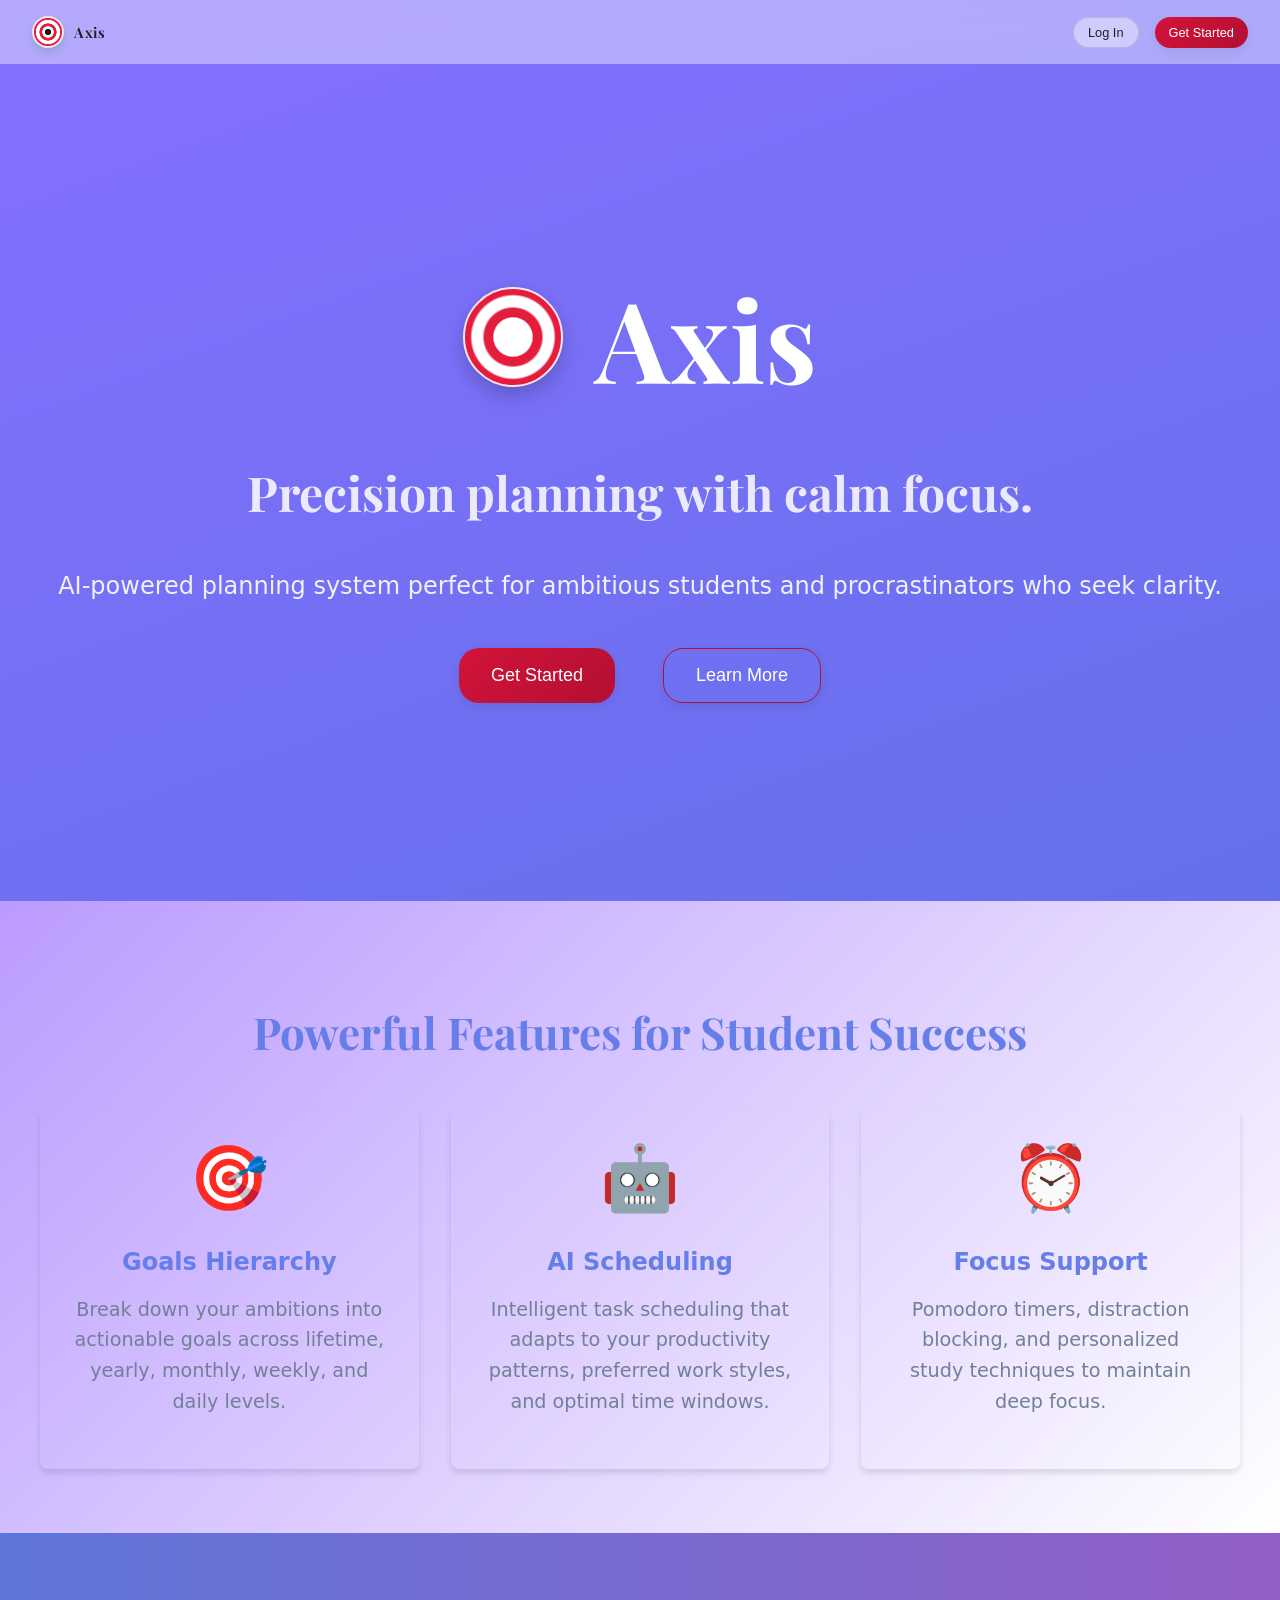
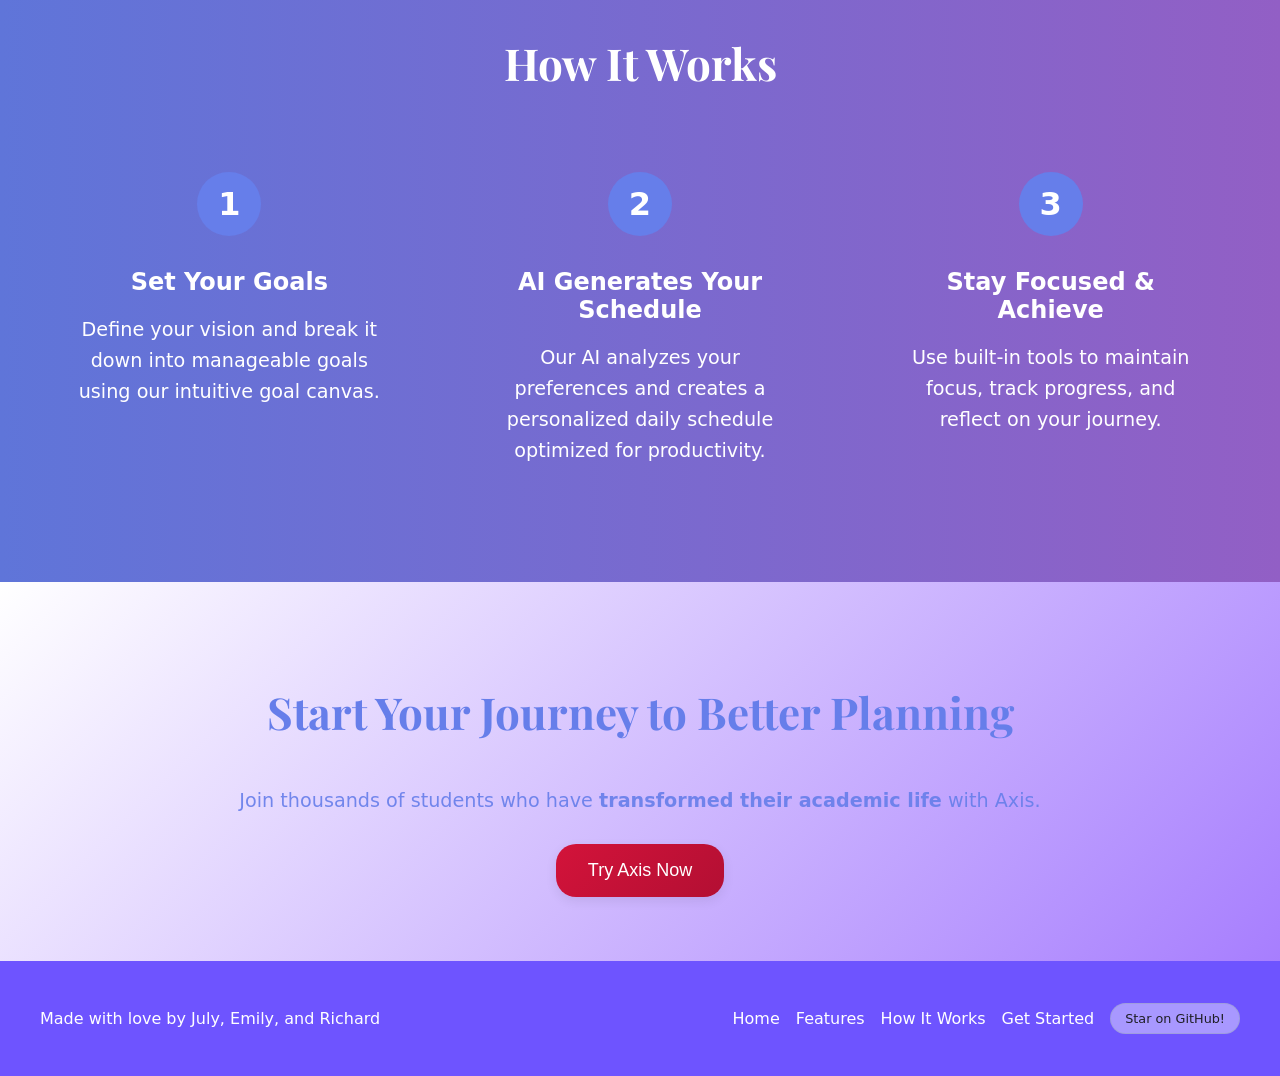
==== commit d784f99a: "Merge pull request #4 from richer-richard/main Multiple Feature Updates" ====
--- a/dashboard.html
+++ b/dashboard.html
@@ -59,6 +59,62 @@
         </section>
 
         <!-- To-Do List -->
+        <!-- Task Analytics Panel -->
+        <section class="panel panel-analytics">
+          <div class="panel-header">
+            <div class="panel-header-row">
+              <div>
+                <h2>📊 Task Analytics</h2>
+                <span class="panel-subtitle">Your productivity insights</span>
+              </div>
+              <button type="button" id="toggleAnalyticsBtn" class="btn btn-ghost btn-sm">Expand</button>
+            </div>
+          </div>
+          <div id="analyticsContent" class="analytics-content">
+            <div class="analytics-summary">
+              <div class="analytics-stat">
+                <div class="analytics-stat-value" id="statTotalTasks">0</div>
+                <div class="analytics-stat-label">Total Tasks</div>
+              </div>
+              <div class="analytics-stat">
+                <div class="analytics-stat-value" id="statCompletedTasks">0</div>
+                <div class="analytics-stat-label">Completed</div>
+              </div>
+              <div class="analytics-stat">
+                <div class="analytics-stat-value" id="statCompletionRate">0%</div>
+                <div class="analytics-stat-label">Completion Rate</div>
+              </div>
+            </div>
+            <div id="analyticsExpanded" class="analytics-expanded hidden">
+              <div class="analytics-section">
+                <h4>Priority Distribution</h4>
+                <div id="priorityDistribution" class="priority-distribution"></div>
+              </div>
+              <div class="analytics-section">
+                <h4>Category Breakdown</h4>
+                <div id="categoryBreakdown" class="category-breakdown"></div>
+              </div>
+              <div class="analytics-section">
+                <h4>This Week's Progress</h4>
+                <div id="weeklyProgress" class="weekly-progress"></div>
+              </div>
+              <div class="analytics-section">
+                <h4>Productivity Score</h4>
+                <div id="productivityScore" class="productivity-score">
+                  <div class="score-ring">
+                    <svg viewBox="0 0 36 36" class="score-ring-svg">
+                      <path class="score-ring-bg" d="M18 2.0845 a 15.9155 15.9155 0 0 1 0 31.831 a 15.9155 15.9155 0 0 1 0 -31.831"/>
+                      <path id="scoreRingFill" class="score-ring-fill" stroke-dasharray="0, 100" d="M18 2.0845 a 15.9155 15.9155 0 0 1 0 31.831 a 15.9155 15.9155 0 0 1 0 -31.831"/>
+                    </svg>
+                    <div class="score-value" id="scoreValue">0</div>
+                  </div>
+                  <div class="score-label" id="scoreLabel">Getting Started</div>
+                </div>
+              </div>
+            </div>
+          </div>
+        </section>
+
         <section class="panel panel-tasks">
           <div class="panel-header">
             <div style="display: flex; justify-content: space-between; align-items: center; width: 100%;">
@@ -66,11 +122,57 @@
                 <h2>To‑Do List</h2>
                 <span class="panel-subtitle">Ranked by urgency &amp; deadlines</span>
               </div>
-              <button type="button" id="addTaskBtn" class="btn btn-primary" style="padding: 6px 12px; font-size: 0.75rem;" title="Add new task">
-                + Add Task
-              </button>
-            </div>
-          </div>
+              <div style="display: flex; gap: 8px; align-items: center;">
+                <button type="button" id="toggleMatrixBtn" class="btn btn-ghost btn-sm" title="Toggle Eisenhower Matrix view">
+                  <svg width="14" height="14" viewBox="0 0 14 14" fill="none" stroke="currentColor" stroke-width="1.5">
+                    <rect x="1" y="1" width="5" height="5" rx="1"/>
+                    <rect x="8" y="1" width="5" height="5" rx="1"/>
+                    <rect x="1" y="8" width="5" height="5" rx="1"/>
+                    <rect x="8" y="8" width="5" height="5" rx="1"/>
+                  </svg>
+                </button>
+                <button type="button" id="addTaskBtn" class="btn btn-primary" style="padding: 6px 12px; font-size: 0.75rem;" title="Add new task">
+                  + Add Task
+                </button>
+              </div>
+            </div>
+          </div>
+          <!-- Eisenhower Matrix View -->
+          <div id="eisenhowerMatrix" class="eisenhower-matrix hidden">
+            <div class="matrix-quadrant quadrant-urgent-important">
+              <div class="quadrant-header">
+                <span class="quadrant-icon">🔥</span>
+                <span class="quadrant-title">Do First</span>
+                <span class="quadrant-label">Urgent & Important</span>
+              </div>
+              <div class="quadrant-tasks" data-priority="Urgent & Important"></div>
+            </div>
+            <div class="matrix-quadrant quadrant-important-not-urgent">
+              <div class="quadrant-header">
+                <span class="quadrant-icon">📅</span>
+                <span class="quadrant-title">Schedule</span>
+                <span class="quadrant-label">Important, Not Urgent</span>
+              </div>
+              <div class="quadrant-tasks" data-priority="Important, Not Urgent"></div>
+            </div>
+            <div class="matrix-quadrant quadrant-urgent-not-important">
+              <div class="quadrant-header">
+                <span class="quadrant-icon">📤</span>
+                <span class="quadrant-title">Delegate</span>
+                <span class="quadrant-label">Urgent, Not Important</span>
+              </div>
+              <div class="quadrant-tasks" data-priority="Urgent, Not Important"></div>
+            </div>
+            <div class="matrix-quadrant quadrant-not-urgent-not-important">
+              <div class="quadrant-header">
+                <span class="quadrant-icon">🗑️</span>
+                <span class="quadrant-title">Eliminate</span>
+                <span class="quadrant-label">Not Urgent & Not Important</span>
+              </div>
+              <div class="quadrant-tasks" data-priority="Not Urgent & Not Important"></div>
+            </div>
+          </div>
+          <!-- List View -->
           <div id="taskList" class="task-list">
             <!-- Tasks populated by JS -->
           </div>
@@ -423,52 +525,203 @@
           </div>
           <div class="settings-tabs">
             <button class="settings-tab active" data-tab="profile">Profile</button>
+            <button class="settings-tab" data-tab="account">Account</button>
             <button class="settings-tab" data-tab="goals">Goals</button>
-            <button class="settings-tab" data-tab="blocking">Website Blocking</button>
+            <button class="settings-tab" data-tab="blocking">Focus & Blocking</button>
             <button class="settings-tab" data-tab="reflections">Reflections</button>
+            <button class="settings-tab" data-tab="data">Data</button>
           </div>
           
           <!-- Profile Settings -->
           <div id="settingsProfile" class="settings-section active">
             <h3>Edit Profile</h3>
+            <div id="profileSaveStatus" class="save-status"></div>
             <form id="profileEditForm" class="settings-form">
-              <!-- Profile fields from original onboarding will be moved here -->
               <div class="form-group">
-                <label>Name</label>
-                <input type="text" id="profileEditName" />
+                <label>Display Name</label>
+                <input type="text" id="profileEditName" placeholder="Your name" required />
               </div>
               <div class="form-group">
                 <label>Email</label>
                 <input type="email" id="profileEditEmail" disabled />
                 <small class="form-hint">Email cannot be changed</small>
               </div>
-              <button type="submit" class="btn btn-primary">Save Changes</button>
+              <div class="form-group">
+                <label>Account Created</label>
+                <input type="text" id="profileCreatedAt" disabled />
+              </div>
+              <button type="submit" class="btn btn-primary" id="saveProfileBtn">Save Changes</button>
             </form>
+            
+            <hr style="margin: 24px 0; border: none; border-top: 1px solid var(--border-subtle);">
+            
+            <h3>Learning Preferences</h3>
+            <p class="settings-description">Update your learning personalization settings.</p>
+            <button type="button" class="btn btn-secondary" id="editLearningPrefsBtn">
+              Edit Learning Preferences
+            </button>
+          </div>
+
+          <!-- Account Settings -->
+          <div id="settingsAccount" class="settings-section">
+            <h3>Change Password</h3>
+            <div id="passwordChangeStatus" class="save-status"></div>
+            <form id="passwordChangeForm" class="settings-form">
+              <div class="form-group">
+                <label>Current Password</label>
+                <input type="password" id="currentPassword" placeholder="Enter current password" />
+              </div>
+              <div class="form-group">
+                <label>New Password</label>
+                <input type="password" id="newPassword" placeholder="Enter new password (min 8 characters)" minlength="8" />
+              </div>
+              <div class="form-group">
+                <label>Confirm New Password</label>
+                <input type="password" id="confirmNewPassword" placeholder="Confirm new password" />
+              </div>
+              <button type="submit" class="btn btn-primary" id="changePasswordBtn">Change Password</button>
+            </form>
+            
+            <hr style="margin: 24px 0; border: none; border-top: 1px solid var(--border-subtle);">
+            
+            <h3 style="color: #dc2626;">Danger Zone</h3>
+            <p class="settings-description" style="color: #991b1b;">
+              Once you delete your account, there is no going back. All your data will be permanently removed.
+            </p>
+            <button type="button" class="btn btn-ghost" id="deleteAccountBtn" 
+                    style="color: #dc2626; border-color: #dc2626;">
+              Delete My Account
+            </button>
           </div>
 
           <!-- Goals Settings -->
           <div id="settingsGoals" class="settings-section">
             <h3>Goals Hierarchy</h3>
+            <p class="settings-description">Manage your goals across different timeframes.</p>
             <div id="goalsHierarchy" class="goals-hierarchy">
               <!-- Goals hierarchy will be rendered here -->
             </div>
           </div>
 
-          <!-- Blocking Settings -->
+          <!-- Focus & Blocking Settings -->
           <div id="settingsBlocking" class="settings-section">
+            <div id="focusModePanel">
+              <!-- Focus mode panel will be rendered here by blocker component -->
+            </div>
+            
             <h3>Website Blocking Rules</h3>
-            <p class="settings-description">Configure rules to block or redirect distracting websites.</p>
+            <p class="settings-description">
+              Configure rules to block or redirect distracting websites during focus time.
+              These rules are enforced when focus mode is active.
+            </p>
             <div id="blockingRulesList" class="blocking-rules-list">
               <!-- Blocking rules will be rendered here -->
             </div>
-            <button id="addBlockingRuleBtn" class="btn btn-secondary">Add Rule</button>
+            <div style="display: flex; gap: 12px; margin-top: 16px;">
+              <button id="addBlockingRuleBtn" class="btn btn-secondary">+ Add Rule</button>
+              <button id="addCommonRulesBtn" class="btn btn-ghost">Add Common Sites</button>
+            </div>
           </div>
 
           <!-- Reflections Settings -->
           <div id="settingsReflections" class="settings-section">
             <h3>Reflection History</h3>
+            <p class="settings-description">
+              View your past reflections and AI-generated insights.
+            </p>
             <div id="reflectionsList" class="reflections-list">
               <!-- Reflection history will be rendered here -->
+            </div>
+            <div style="margin-top: 16px;">
+              <button type="button" class="btn btn-primary" id="newReflectionBtn">
+                Write New Reflection
+              </button>
+            </div>
+          </div>
+
+          <!-- Data Management Settings -->
+          <div id="settingsData" class="settings-section">
+            <h3>📥 Export Data</h3>
+            <p class="settings-description">
+              Download all your data including tasks, goals, habits, schedule, and profile settings.
+            </p>
+            <div class="data-export-options">
+              <button type="button" class="btn btn-primary" id="exportAllDataBtn">
+                <svg width="16" height="16" viewBox="0 0 16 16" fill="none" stroke="currentColor" stroke-width="2" style="margin-right: 6px;">
+                  <path d="M8 2v8m0 0L5 7m3 3l3-3"/>
+                  <path d="M2 14h12"/>
+                </svg>
+                Export All Data (JSON)
+              </button>
+              <button type="button" class="btn btn-secondary" id="exportTasksCSVBtn">
+                Export Tasks (CSV)
+              </button>
+            </div>
+            
+            <hr style="margin: 24px 0; border: none; border-top: 1px solid var(--border-subtle);">
+            
+            <h3>📤 Import Data</h3>
+            <p class="settings-description">
+              Import data from a previously exported JSON file. This will merge with your existing data.
+            </p>
+            <div class="data-import-options">
+              <input type="file" id="importDataFile" accept=".json" style="display: none;" />
+              <button type="button" class="btn btn-secondary" id="importDataBtn">
+                <svg width="16" height="16" viewBox="0 0 16 16" fill="none" stroke="currentColor" stroke-width="2" style="margin-right: 6px;">
+                  <path d="M8 10V2m0 0L5 5m3-3l3 3"/>
+                  <path d="M2 14h12"/>
+                </svg>
+                Import Data (JSON)
+              </button>
+              <div id="importStatus" class="import-status"></div>
+            </div>
+            
+            <hr style="margin: 24px 0; border: none; border-top: 1px solid var(--border-subtle);">
+            
+            <h3>📊 Data Summary</h3>
+            <div id="dataSummary" class="data-summary">
+              <div class="data-summary-item">
+                <span class="data-summary-label">Total Tasks:</span>
+                <span class="data-summary-value" id="summaryTotalTasks">0</span>
+              </div>
+              <div class="data-summary-item">
+                <span class="data-summary-label">Completed Tasks:</span>
+                <span class="data-summary-value" id="summaryCompletedTasks">0</span>
+              </div>
+              <div class="data-summary-item">
+                <span class="data-summary-label">Goals:</span>
+                <span class="data-summary-value" id="summaryGoals">0</span>
+              </div>
+              <div class="data-summary-item">
+                <span class="data-summary-label">Daily Habits:</span>
+                <span class="data-summary-value" id="summaryHabits">0</span>
+              </div>
+              <div class="data-summary-item">
+                <span class="data-summary-label">Reflections:</span>
+                <span class="data-summary-value" id="summaryReflections">0</span>
+              </div>
+              <div class="data-summary-item">
+                <span class="data-summary-label">Blocking Rules:</span>
+                <span class="data-summary-value" id="summaryBlockingRules">0</span>
+              </div>
+            </div>
+            
+            <hr style="margin: 24px 0; border: none; border-top: 1px solid var(--border-subtle);">
+            
+            <h3 style="color: #dc2626;">🗑️ Clear Data</h3>
+            <p class="settings-description" style="color: #991b1b;">
+              Clear specific data categories. This cannot be undone.
+            </p>
+            <div class="data-clear-options">
+              <button type="button" class="btn btn-ghost" id="clearCompletedTasksBtn" style="color: #dc2626; border-color: #dc2626;">
+                Clear Completed Tasks
+              </button>
+              <button type="button" class="btn btn-ghost" id="clearAllTasksBtn" style="color: #dc2626; border-color: #dc2626;">
+                Clear All Tasks
+              </button>
+              <button type="button" class="btn btn-ghost" id="clearScheduleBtn" style="color: #dc2626; border-color: #dc2626;">
+                Clear Schedule
+              </button>
             </div>
           </div>
         </div>
@@ -549,6 +802,19 @@
               </div>
             </div>
 
+            <div class="form-group">
+              <label for="taskEditor_recurrence">Repeat this task</label>
+              <select id="taskEditor_recurrence">
+                <option value="">No repeat (one-time task)</option>
+                <option value="daily">Daily</option>
+                <option value="weekdays">Weekdays (Mon-Fri)</option>
+                <option value="weekly">Weekly</option>
+                <option value="biweekly">Every 2 weeks</option>
+                <option value="monthly">Monthly</option>
+              </select>
+              <small class="form-hint">Recurring tasks will auto-regenerate after completion</small>
+            </div>
+
             <input type="hidden" id="taskEditor_priority" />
 
             <div style="display: flex; gap: 8px; justify-content: flex-end; margin-top: 16px;">
@@ -569,9 +835,8 @@
           </div>
           <form id="addGoalForm" class="modal-form">
             <div class="form-group">
-              <label for="addGoal_level">Goal timeframe</label>
-              <select id="addGoal_level" required>
-                <option value="">Select...</option>
+              <label for="goalLevelSelect">Goal timeframe</label>
+              <select id="goalLevelSelect" required>
                 <option value="lifetime">Lifetime</option>
                 <option value="yearly">Yearly</option>
                 <option value="monthly">Monthly</option>
@@ -580,8 +845,8 @@
               </select>
             </div>
             <div class="form-group">
-              <label for="addGoal_name">Goal description</label>
-              <input type="text" id="addGoal_name" placeholder="Enter your goal..." required />
+              <label for="goalNameInput">Goal description</label>
+              <input type="text" id="goalNameInput" placeholder="Enter your goal..." required />
             </div>
             <div style="display: flex; gap: 8px; justify-content: flex-end; margin-top: 16px;">
               <button type="button" id="cancelAddGoalBtn" class="btn btn-ghost">Cancel</button>
--- a/style.css
+++ b/style.css
@@ -197,6 +197,23 @@
   font-size: 0.8rem;
 }
 
+.auth-switch-text {
+  text-align: center;
+  margin-top: 1rem;
+  font-size: 0.875rem;
+  color: var(--text-muted);
+}
+
+.auth-switch-text a {
+  color: var(--accent-red);
+  text-decoration: none;
+  font-weight: 500;
+}
+
+.auth-switch-text a:hover {
+  text-decoration: underline;
+}
+
 .auth-error {
   margin-top: 12px;
   padding: 10px;
@@ -209,6 +226,33 @@
 
 .auth-error.hidden {
   display: none;
+}
+
+/* Back to Home button on auth screen */
+.btn-back-home {
+  position: absolute;
+  top: 16px;
+  left: 16px;
+  background: transparent;
+  border: none;
+  color: var(--text-muted);
+  font-size: 0.85rem;
+  cursor: pointer;
+  padding: 8px 12px;
+  border-radius: 8px;
+  transition: all 0.2s ease;
+  display: flex;
+  align-items: center;
+  gap: 4px;
+}
+
+.btn-back-home:hover {
+  background: rgba(0, 0, 0, 0.05);
+  color: var(--text-main);
+}
+
+.auth-container {
+  position: relative;
 }
 
 /* Dashboard */
@@ -2956,4 +3000,864 @@
   }
 }
 
-
+/* Save Status */
+.save-status {
+  padding: 10px 16px;
+  border-radius: 8px;
+  font-size: 0.85rem;
+  margin-bottom: 16px;
+  display: none;
+}
+.save-status.success {
+  display: block;
+  background: rgba(34, 197, 94, 0.1);
+  border: 1px solid rgba(34, 197, 94, 0.3);
+  color: #16a34a;
+}
+.save-status.error {
+  display: block;
+  background: rgba(239, 68, 68, 0.1);
+  border: 1px solid rgba(239, 68, 68, 0.3);
+  color: #dc2626;
+}
+.save-status.loading {
+  display: block;
+  background: rgba(59, 130, 246, 0.1);
+  border: 1px solid rgba(59, 130, 246, 0.3);
+  color: #2563eb;
+}
+
+/* Toast Container - Global */
+.toast-container {
+  position: fixed;
+  bottom: 24px;
+  right: 24px;
+  display: flex;
+  flex-direction: column;
+  gap: 12px;
+  z-index: 9999;
+  pointer-events: none;
+}
+
+/* Improved Settings Panel */
+.settings-tabs {
+  display: flex;
+  gap: 0;
+  border-bottom: 1px solid var(--border-subtle);
+  padding: 0 24px;
+  overflow-x: auto;
+  -webkit-overflow-scrolling: touch;
+  scrollbar-width: none;
+}
+.settings-tabs::-webkit-scrollbar {
+  display: none;
+}
+
+.settings-section h3 {
+  margin: 0 0 12px;
+  font-size: 1.1rem;
+  color: var(--text-main);
+}
+
+/* Password form styling */
+#passwordChangeForm .form-group input {
+  width: 100%;
+}
+
+/* Account danger zone */
+#deleteAccountBtn {
+  background: transparent;
+}
+#deleteAccountBtn:hover {
+  background: rgba(239, 68, 68, 0.1);
+}
+
+/* Improved form styling */
+.settings-form .form-group {
+  margin-bottom: 16px;
+}
+
+.settings-form .form-group label {
+  display: block;
+  margin-bottom: 6px;
+  font-size: 0.85rem;
+  font-weight: 500;
+  color: var(--text-main);
+}
+
+.settings-form .form-group input:disabled {
+  background: var(--bg-alt);
+  color: var(--text-muted);
+  cursor: not-allowed;
+}
+
+/* Empty state for lists */
+.empty-state-inline {
+  text-align: center;
+  padding: 32px 16px;
+  color: var(--text-muted);
+}
+.empty-state-inline-icon {
+  font-size: 2.5rem;
+  margin-bottom: 12px;
+  opacity: 0.5;
+}
+.empty-state-inline-text {
+  font-size: 0.9rem;
+  line-height: 1.5;
+}
+
+/* Confirm dialog styling */
+.confirm-dialog-overlay {
+  position: fixed;
+  inset: 0;
+  background: rgba(15, 23, 42, 0.7);
+  backdrop-filter: blur(4px);
+  display: flex;
+  align-items: center;
+  justify-content: center;
+  z-index: 10000;
+}
+.confirm-dialog {
+  background: white;
+  border-radius: 16px;
+  padding: 24px;
+  max-width: 400px;
+  width: 90%;
+  box-shadow: 0 24px 60px rgba(15, 23, 42, 0.4);
+}
+.confirm-dialog h3 {
+  margin: 0 0 12px;
+  font-size: 1.2rem;
+}
+.confirm-dialog p {
+  margin: 0 0 20px;
+  color: var(--text-muted);
+  font-size: 0.9rem;
+  line-height: 1.5;
+}
+.confirm-dialog-actions {
+  display: flex;
+  gap: 12px;
+  justify-content: flex-end;
+}
+
+/* Notification badge */
+.notification-badge {
+  position: absolute;
+  top: -4px;
+  right: -4px;
+  width: 18px;
+  height: 18px;
+  background: #ef4444;
+  color: white;
+  font-size: 0.65rem;
+  font-weight: 700;
+  border-radius: 50%;
+  display: flex;
+  align-items: center;
+  justify-content: center;
+  box-shadow: 0 2px 4px rgba(0,0,0,0.2);
+}
+
+/* Improved calendar drag feedback */
+.calendar-task-block.dragging {
+  opacity: 0.6;
+  transform: rotate(3deg) scale(1.05);
+  box-shadow: 0 16px 40px rgba(15, 23, 42, 0.25);
+  z-index: 1000;
+}
+
+.calendar-slot-cell.drag-over {
+  background: rgba(34, 197, 94, 0.2) !important;
+  border: 2px dashed #22c55e !important;
+}
+
+/* Conflict indicator */
+.calendar-task-block.conflict {
+  border: 2px solid #ef4444;
+  animation: conflict-pulse 1s ease-in-out infinite;
+}
+@keyframes conflict-pulse {
+  0%, 100% { box-shadow: 0 0 0 0 rgba(239, 68, 68, 0.4); }
+  50% { box-shadow: 0 0 0 8px rgba(239, 68, 68, 0); }
+}
+
+/* Quick action buttons on calendar blocks */
+.calendar-task-actions {
+  position: absolute;
+  top: 4px;
+  right: 4px;
+  display: none;
+  gap: 4px;
+}
+.calendar-task-block:hover .calendar-task-actions {
+  display: flex;
+}
+.calendar-task-action-btn {
+  width: 20px;
+  height: 20px;
+  border: none;
+  background: rgba(255,255,255,0.9);
+  border-radius: 4px;
+  cursor: pointer;
+  font-size: 0.7rem;
+  display: flex;
+  align-items: center;
+  justify-content: center;
+  box-shadow: 0 1px 3px rgba(0,0,0,0.1);
+  transition: transform 0.1s, background 0.1s;
+}
+.calendar-task-action-btn:hover {
+  transform: scale(1.1);
+  background: white;
+}
+
+/* Reschedule indicator */
+.reschedule-indicator {
+  position: fixed;
+  bottom: 80px;
+  left: 50%;
+  transform: translateX(-50%);
+  background: var(--accent-green);
+  color: white;
+  padding: 12px 24px;
+  border-radius: 12px;
+  font-size: 0.9rem;
+  font-weight: 600;
+  box-shadow: 0 8px 24px rgba(0,0,0,0.2);
+  z-index: 1000;
+  animation: slide-up 0.3s ease-out;
+}
+@keyframes slide-up {
+  from { transform: translateX(-50%) translateY(20px); opacity: 0; }
+  to { transform: translateX(-50%) translateY(0); opacity: 1; }
+}
+
+/* Improved task list styling */
+.task-list:empty::after {
+  content: "No tasks yet. Click '+ Add Task' to get started.";
+  display: block;
+  text-align: center;
+  padding: 32px 16px;
+  color: var(--text-muted);
+  font-size: 0.85rem;
+}
+
+/* Loading skeleton for task list */
+.task-skeleton {
+  padding: 12px;
+  margin-bottom: 8px;
+  border-radius: var(--radius-md);
+  background: var(--bg-alt);
+  animation: skeleton-pulse 1.5s ease-in-out infinite;
+}
+@keyframes skeleton-pulse {
+  0%, 100% { opacity: 1; }
+  50% { opacity: 0.5; }
+}
+
+/* Improved button hover states */
+.btn:focus {
+  outline: none;
+  box-shadow: 0 0 0 3px var(--accent-green-soft);
+}
+
+.btn-icon:focus {
+  outline: none;
+  box-shadow: 0 0 0 2px var(--accent-green-soft);
+}
+
+/* Tooltip styles */
+[data-tooltip] {
+  position: relative;
+}
+[data-tooltip]::after {
+  content: attr(data-tooltip);
+  position: absolute;
+  bottom: 100%;
+  left: 50%;
+  transform: translateX(-50%);
+  padding: 6px 10px;
+  background: #1f2937;
+  color: white;
+  font-size: 0.75rem;
+  border-radius: 6px;
+  white-space: nowrap;
+  opacity: 0;
+  visibility: hidden;
+  transition: opacity 0.2s, visibility 0.2s;
+  z-index: 1000;
+  margin-bottom: 4px;
+}
+[data-tooltip]:hover::after {
+  opacity: 1;
+  visibility: visible;
+}
+
+/* Keyboard shortcut hints */
+.kbd {
+  display: inline-block;
+  padding: 2px 6px;
+  background: var(--bg-alt);
+  border: 1px solid var(--border-subtle);
+  border-radius: 4px;
+  font-family: monospace;
+  font-size: 0.75rem;
+  color: var(--text-muted);
+}
+
+/* Success animation */
+@keyframes success-check {
+  0% { transform: scale(0); }
+  50% { transform: scale(1.2); }
+  100% { transform: scale(1); }
+}
+.success-check {
+  display: inline-block;
+  animation: success-check 0.4s ease-out;
+}
+
+/* Focus ring for accessibility */
+*:focus-visible {
+  outline: 2px solid var(--accent-green);
+  outline-offset: 2px;
+}
+
+/* Eisenhower Matrix */
+.eisenhower-matrix {
+  display: grid;
+  grid-template-columns: 1fr 1fr;
+  grid-template-rows: 1fr 1fr;
+  gap: 8px;
+  padding: 8px;
+  max-height: 320px;
+  overflow: auto;
+}
+
+.eisenhower-matrix.hidden {
+  display: none;
+}
+
+.matrix-quadrant {
+  border-radius: 10px;
+  padding: 8px;
+  min-height: 100px;
+  display: flex;
+  flex-direction: column;
+  transition: transform 0.2s ease, box-shadow 0.2s ease;
+}
+
+.matrix-quadrant:hover {
+  transform: translateY(-2px);
+  box-shadow: 0 4px 12px rgba(0, 0, 0, 0.1);
+}
+
+.quadrant-header {
+  display: flex;
+  align-items: center;
+  gap: 6px;
+  margin-bottom: 8px;
+  padding-bottom: 6px;
+  border-bottom: 1px solid rgba(0, 0, 0, 0.08);
+  flex-wrap: wrap;
+}
+
+.quadrant-icon {
+  font-size: 1rem;
+}
+
+.quadrant-title {
+  font-weight: 600;
+  font-size: 0.75rem;
+  color: inherit;
+}
+
+.quadrant-label {
+  font-size: 0.6rem;
+  color: inherit;
+  opacity: 0.7;
+}
+
+.quadrant-urgent-important {
+  background: linear-gradient(135deg, #fef2f2 0%, #fee2e2 100%);
+  border: 1px solid #fecaca;
+  color: #991b1b;
+}
+
+.quadrant-important-not-urgent {
+  background: linear-gradient(135deg, #eff6ff 0%, #dbeafe 100%);
+  border: 1px solid #bfdbfe;
+  color: #1e40af;
+}
+
+.quadrant-urgent-not-important {
+  background: linear-gradient(135deg, #fffbeb 0%, #fef3c7 100%);
+  border: 1px solid #fde68a;
+  color: #92400e;
+}
+
+.quadrant-not-urgent-not-important {
+  background: linear-gradient(135deg, #f9fafb 0%, #f3f4f6 100%);
+  border: 1px solid #e5e7eb;
+  color: #4b5563;
+}
+
+.quadrant-tasks {
+  display: flex;
+  flex-direction: column;
+  gap: 4px;
+  flex: 1;
+  overflow-y: auto;
+  max-height: 100px;
+}
+
+.quadrant-task-item {
+  padding: 6px 8px;
+  background: rgba(255, 255, 255, 0.7);
+  border-radius: 6px;
+  font-size: 0.7rem;
+  cursor: pointer;
+  transition: all 0.15s ease;
+  display: flex;
+  align-items: center;
+  gap: 6px;
+  border: 1px solid transparent;
+}
+
+.quadrant-task-item:hover {
+  background: rgba(255, 255, 255, 0.95);
+  transform: translateX(2px);
+  border-color: rgba(0, 0, 0, 0.1);
+}
+
+.quadrant-task-item.completed {
+  opacity: 0.5;
+  text-decoration: line-through;
+}
+
+.quadrant-task-checkbox {
+  width: 14px;
+  height: 14px;
+  border-radius: 50%;
+  border: 2px solid currentColor;
+  cursor: pointer;
+  flex-shrink: 0;
+  transition: background 0.2s ease;
+}
+
+.quadrant-task-checkbox.checked {
+  background: currentColor;
+}
+
+.quadrant-task-name {
+  flex: 1;
+  white-space: nowrap;
+  overflow: hidden;
+  text-overflow: ellipsis;
+}
+
+.quadrant-empty {
+  font-size: 0.65rem;
+  color: inherit;
+  opacity: 0.5;
+  font-style: italic;
+  text-align: center;
+  padding: 12px;
+}
+
+/* Daily Habit Notification - In-page */
+.habit-notification {
+  position: fixed;
+  top: 80px;
+  right: 24px;
+  background: white;
+  border-radius: 16px;
+  padding: 16px 20px;
+  box-shadow: 0 8px 32px rgba(15, 23, 42, 0.2);
+  border: 1px solid var(--border-subtle);
+  max-width: 320px;
+  z-index: 1000;
+  animation: slide-in-right 0.3s ease-out;
+}
+
+.habit-notification.hidden {
+  display: none;
+}
+
+@keyframes slide-in-right {
+  from {
+    transform: translateX(100%);
+    opacity: 0;
+  }
+  to {
+    transform: translateX(0);
+    opacity: 1;
+  }
+}
+
+.habit-notification-header {
+  display: flex;
+  align-items: center;
+  justify-content: space-between;
+  margin-bottom: 12px;
+}
+
+.habit-notification-title {
+  font-weight: 600;
+  font-size: 0.9rem;
+  display: flex;
+  align-items: center;
+  gap: 8px;
+}
+
+.habit-notification-title-icon {
+  font-size: 1.2rem;
+}
+
+.habit-notification-close {
+  border: none;
+  background: transparent;
+  font-size: 1.2rem;
+  color: var(--text-muted);
+  cursor: pointer;
+  padding: 0;
+  line-height: 1;
+}
+
+.habit-notification-close:hover {
+  color: var(--text-main);
+}
+
+.habit-notification-content {
+  font-size: 0.85rem;
+  color: var(--text-main);
+  margin-bottom: 16px;
+  line-height: 1.5;
+}
+
+.habit-notification-habit {
+  font-weight: 600;
+  color: var(--accent-green);
+}
+
+.habit-notification-actions {
+  display: flex;
+  gap: 8px;
+}
+
+.habit-notification-actions .btn {
+  flex: 1;
+  padding: 8px 12px;
+  font-size: 0.8rem;
+}
+
+/* Task Analytics Panel */
+.panel-analytics {
+  min-height: auto;
+}
+
+.analytics-content {
+  padding: 0 4px;
+}
+
+.analytics-summary {
+  display: grid;
+  grid-template-columns: repeat(3, 1fr);
+  gap: 12px;
+  margin-bottom: 8px;
+}
+
+.analytics-stat {
+  text-align: center;
+  padding: 12px 8px;
+  background: var(--bg-alt);
+  border-radius: 10px;
+  border: 1px solid var(--border-subtle);
+}
+
+.analytics-stat-value {
+  font-size: 1.5rem;
+  font-weight: 700;
+  color: var(--accent-green);
+}
+
+.analytics-stat-label {
+  font-size: 0.7rem;
+  color: var(--text-muted);
+  margin-top: 2px;
+}
+
+.analytics-expanded {
+  margin-top: 16px;
+  padding-top: 16px;
+  border-top: 1px solid var(--border-subtle);
+}
+
+.analytics-expanded.hidden {
+  display: none;
+}
+
+.analytics-section {
+  margin-bottom: 16px;
+}
+
+.analytics-section h4 {
+  font-size: 0.8rem;
+  font-weight: 600;
+  color: var(--text-main);
+  margin: 0 0 8px;
+}
+
+.priority-distribution,
+.category-breakdown {
+  display: flex;
+  flex-direction: column;
+  gap: 6px;
+}
+
+.distribution-bar {
+  display: flex;
+  align-items: center;
+  gap: 8px;
+  font-size: 0.75rem;
+}
+
+.distribution-bar-label {
+  width: 120px;
+  flex-shrink: 0;
+  white-space: nowrap;
+  overflow: hidden;
+  text-overflow: ellipsis;
+}
+
+.distribution-bar-track {
+  flex: 1;
+  height: 8px;
+  background: var(--bg-alt);
+  border-radius: 4px;
+  overflow: hidden;
+}
+
+.distribution-bar-fill {
+  height: 100%;
+  border-radius: 4px;
+  transition: width 0.3s ease;
+}
+
+.distribution-bar-value {
+  width: 40px;
+  text-align: right;
+  color: var(--text-muted);
+}
+
+.weekly-progress {
+  display: flex;
+  gap: 4px;
+  justify-content: space-between;
+}
+
+.weekly-progress-day {
+  flex: 1;
+  text-align: center;
+}
+
+.weekly-progress-bar {
+  height: 40px;
+  background: var(--bg-alt);
+  border-radius: 4px;
+  display: flex;
+  flex-direction: column-reverse;
+  overflow: hidden;
+  margin-bottom: 4px;
+}
+
+.weekly-progress-fill {
+  background: var(--accent-green);
+  transition: height 0.3s ease;
+}
+
+.weekly-progress-label {
+  font-size: 0.65rem;
+  color: var(--text-muted);
+}
+
+.productivity-score {
+  display: flex;
+  align-items: center;
+  gap: 16px;
+}
+
+.score-ring {
+  width: 60px;
+  height: 60px;
+  position: relative;
+}
+
+.score-ring-svg {
+  width: 100%;
+  height: 100%;
+  transform: rotate(-90deg);
+}
+
+.score-ring-bg {
+  fill: none;
+  stroke: var(--bg-alt);
+  stroke-width: 3;
+}
+
+.score-ring-fill {
+  fill: none;
+  stroke: var(--accent-green);
+  stroke-width: 3;
+  stroke-linecap: round;
+  transition: stroke-dasharray 0.5s ease;
+}
+
+.score-value {
+  position: absolute;
+  top: 50%;
+  left: 50%;
+  transform: translate(-50%, -50%);
+  font-size: 1rem;
+  font-weight: 700;
+  color: var(--accent-green);
+}
+
+.score-label {
+  font-size: 0.85rem;
+  color: var(--text-main);
+  font-weight: 500;
+}
+
+/* Data Management Styles */
+.data-export-options,
+.data-import-options,
+.data-clear-options {
+  display: flex;
+  flex-wrap: wrap;
+  gap: 12px;
+  margin-top: 12px;
+}
+
+.data-summary {
+  display: grid;
+  grid-template-columns: repeat(2, 1fr);
+  gap: 12px;
+  padding: 16px;
+  background: var(--bg-alt);
+  border-radius: 12px;
+  border: 1px solid var(--border-subtle);
+}
+
+.data-summary-item {
+  display: flex;
+  justify-content: space-between;
+  align-items: center;
+  font-size: 0.85rem;
+}
+
+.data-summary-label {
+  color: var(--text-muted);
+}
+
+.data-summary-value {
+  font-weight: 600;
+  color: var(--text-main);
+}
+
+.import-status {
+  margin-top: 12px;
+  padding: 12px;
+  border-radius: 8px;
+  font-size: 0.85rem;
+  display: none;
+}
+
+.import-status.success {
+  display: block;
+  background: rgba(34, 197, 94, 0.1);
+  border: 1px solid rgba(34, 197, 94, 0.3);
+  color: #16a34a;
+}
+
+.import-status.error {
+  display: block;
+  background: rgba(239, 68, 68, 0.1);
+  border: 1px solid rgba(239, 68, 68, 0.3);
+  color: #dc2626;
+}
+
+/* Focus Mode Panel */
+.focus-start-panel {
+  background: linear-gradient(135deg, var(--accent-green-soft) 0%, rgba(255,255,255,0.9) 100%);
+  border: 1px solid var(--accent-green);
+  border-radius: 12px;
+  padding: 16px;
+  margin-bottom: 20px;
+}
+
+.focus-start-title {
+  font-size: 1rem;
+  font-weight: 600;
+  margin: 0 0 8px;
+  color: var(--accent-green-dark);
+}
+
+.focus-duration-buttons {
+  display: flex;
+  gap: 8px;
+  flex-wrap: wrap;
+  margin-top: 12px;
+}
+
+.focus-duration-btn {
+  padding: 8px 16px;
+  border: 1px solid var(--accent-green);
+  background: white;
+  border-radius: 20px;
+  font-size: 0.85rem;
+  cursor: pointer;
+  transition: all 0.2s ease;
+}
+
+.focus-duration-btn:hover {
+  background: var(--accent-green);
+  color: white;
+}
+
+/* Recurring Task Badge */
+.task-recurring-badge {
+  display: inline-flex;
+  align-items: center;
+  gap: 4px;
+  padding: 2px 6px;
+  background: rgba(139, 92, 246, 0.15);
+  border: 1px solid rgba(139, 92, 246, 0.3);
+  border-radius: 4px;
+  font-size: 0.65rem;
+  color: #7c3aed;
+  font-weight: 500;
+}
+
+.task-recurring-badge svg {
+  width: 10px;
+  height: 10px;
+}
+
+/* Print styles */
+@media print {
+  .app-header,
+  .sidebar,
+  .settings-panel,
+  .modal,
+  .toast-container {
+    display: none !important;
+  }
+  .calendar-section {
+    margin: 0;
+    padding: 0;
+    box-shadow: none;
+    border: none;
+  }
+}
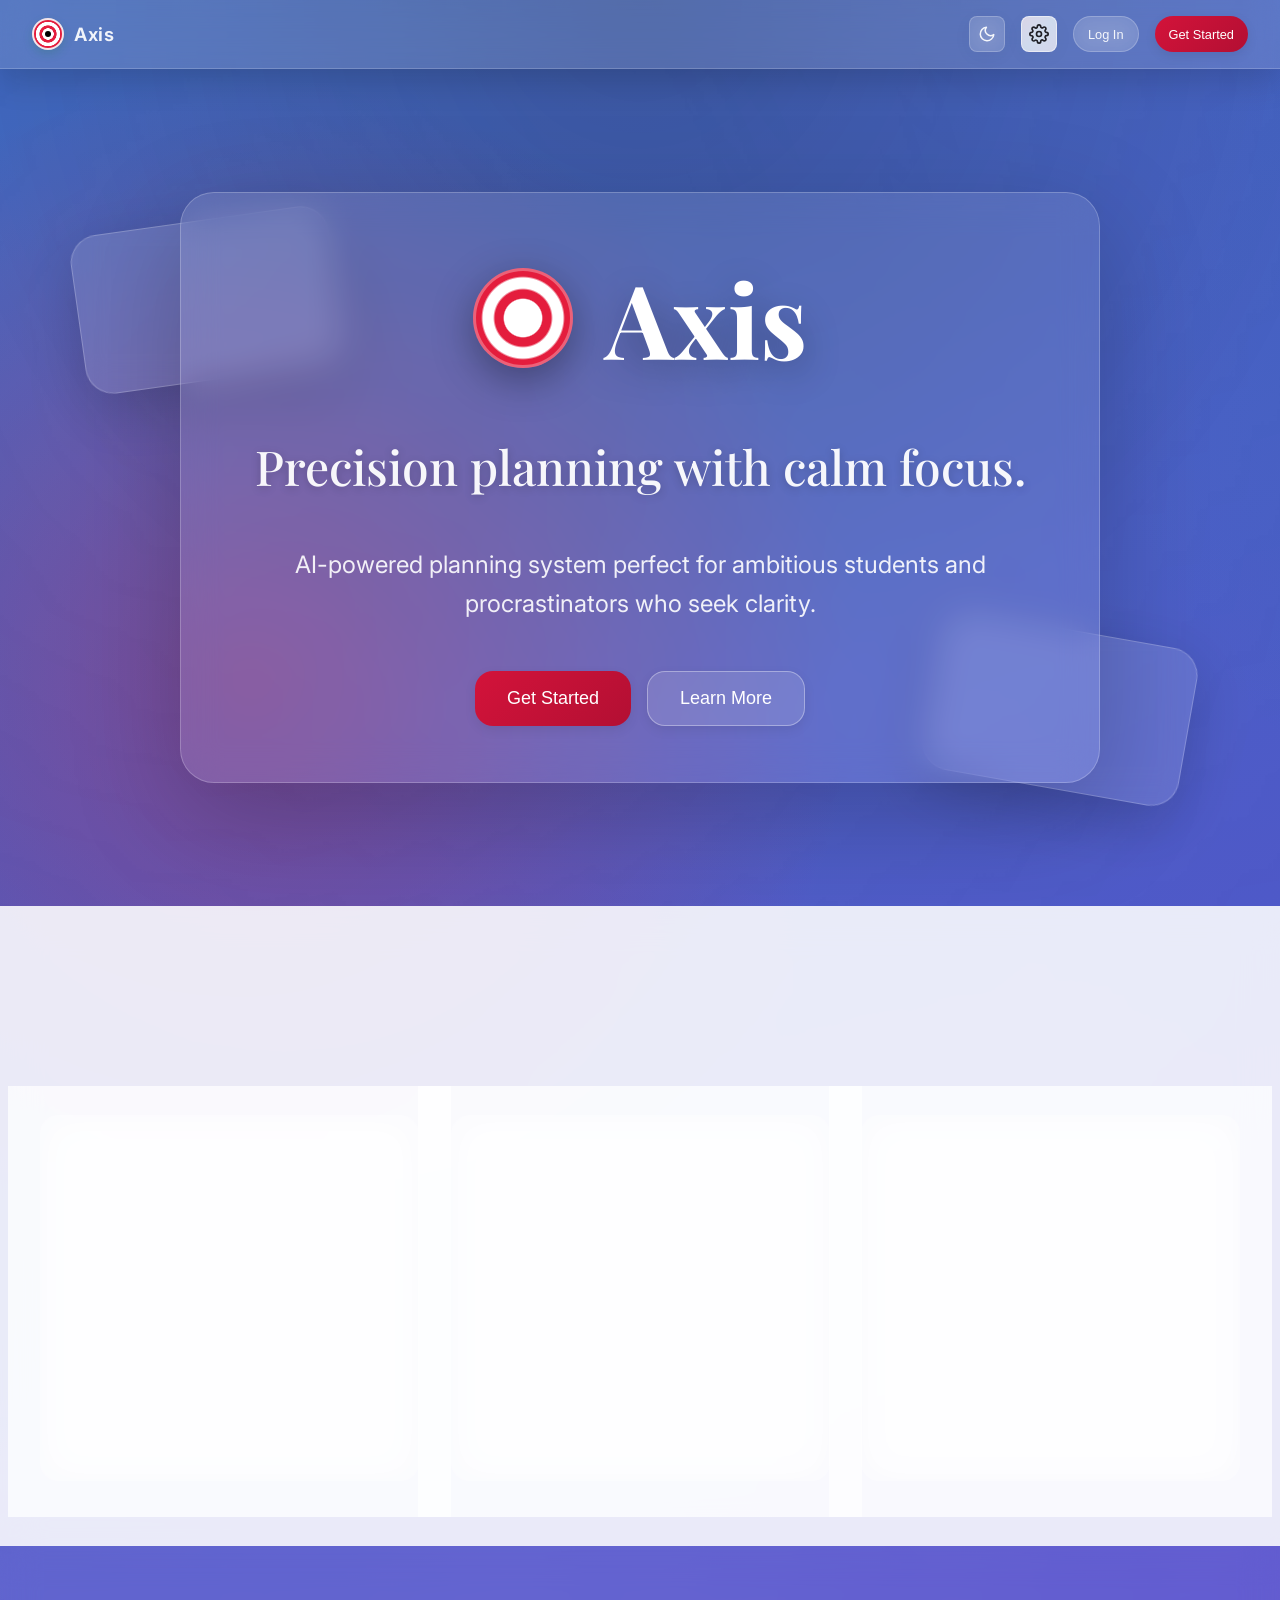
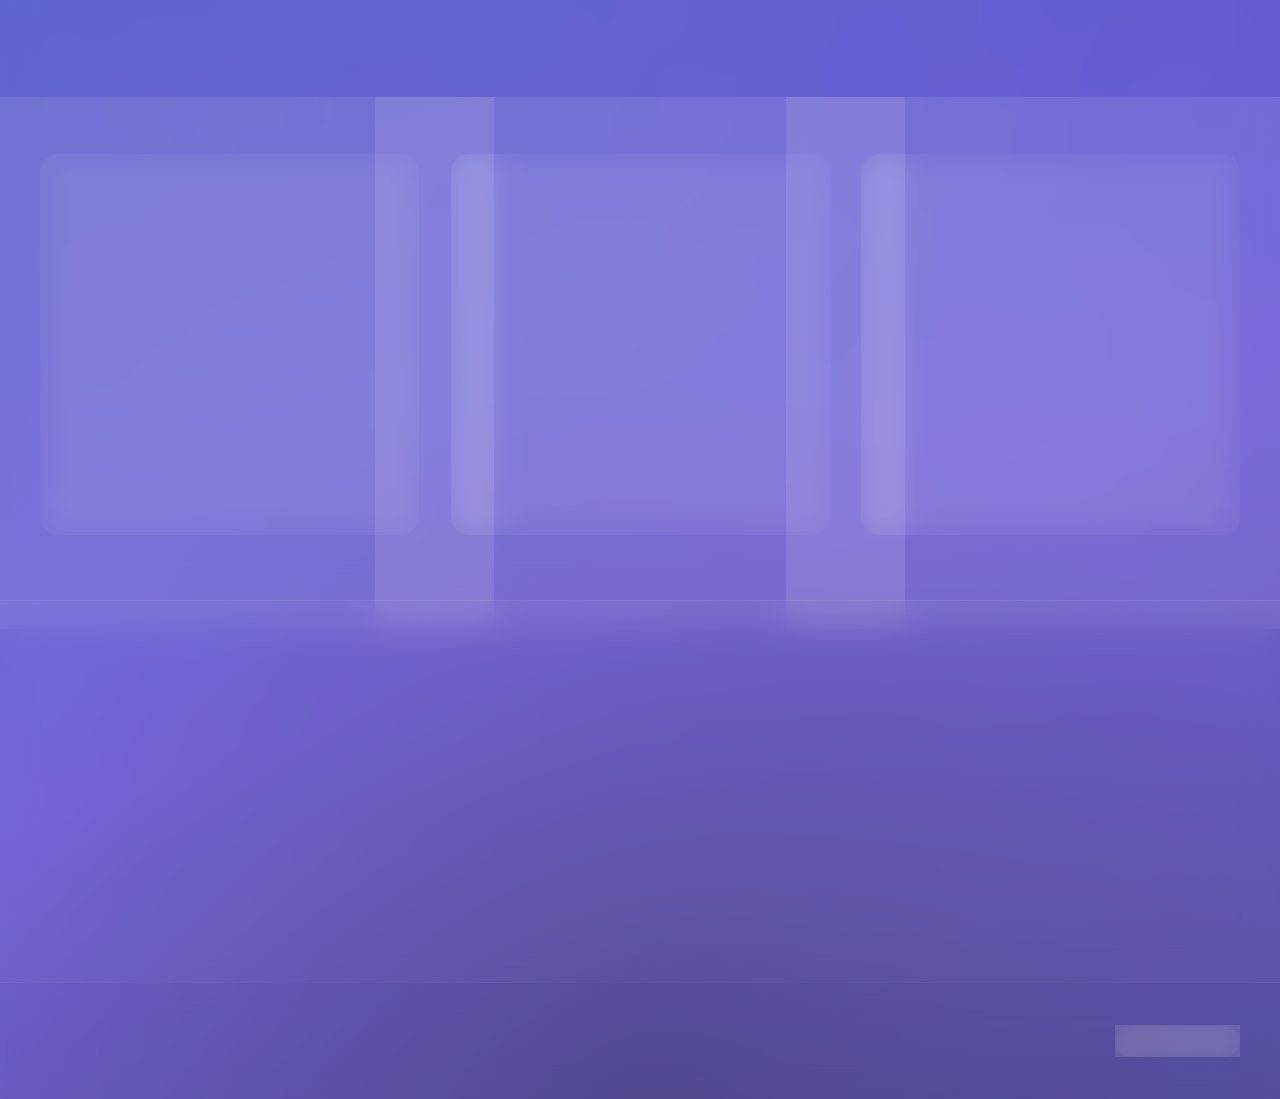
==== commit 72f9ccae: "Merge pull request #11 from Emily-Random/revert-10-main Revert "Improve mobile UX, offline support, " ====
--- a/dashboard.html
+++ b/dashboard.html
@@ -3,9 +3,23 @@
 <head>
   <meta charset="UTF-8" />
   <meta name="viewport" content="width=device-width, initial-scale=1.0" />
+  <script>
+    (() => {
+      try {
+        const key = "axis_theme";
+        const stored = localStorage.getItem(key);
+        const systemDark = window.matchMedia && window.matchMedia("(prefers-color-scheme: dark)").matches;
+        const theme = stored === "dark" || stored === "light" ? stored : systemDark ? "dark" : "light";
+        document.documentElement.dataset.theme = theme;
+      } catch {}
+    })();
+  </script>
+  <meta name="theme-color" content="#10b981" />
+  <link rel="icon" type="image/svg+xml" href="favicon.svg" />
+  <link rel="manifest" href="manifest.json" />
   <link rel="preconnect" href="https://fonts.googleapis.com">
   <link rel="preconnect" href="https://fonts.gstatic.com" crossorigin>
-  <link href="https://fonts.googleapis.com/css2?family=Playfair+Display:wght@600;700&display=swap" rel="stylesheet">
+  <link href="https://fonts.googleapis.com/css2?family=Inter:wght@400;500;600&family=Playfair+Display:wght@400;500;600;700&display=swap" rel="stylesheet">
   <title>Axis - Dashboard</title>
   <link rel="stylesheet" href="style.css" />
 </head>
@@ -17,16 +31,47 @@
       <header class="app-header">
         <div class="logo">
           <span class="logo-mark target-icon" aria-hidden="true"></span>
-          <span class="logo-text">Axis</span>
-        </div>
-        <div class="header-message">
-          Precision planning with calm focus
+          <a href="index.html" class="logo-text logo-text-link">Axis</a>
+          <span class="logo-text-dashboard">Dashboard</span>
         </div>
         <div class="header-actions">
+          <button id="commandPaletteBtn" type="button" class="btn-icon command-palette-btn" title="Search (Ctrl/Cmd+K)" aria-label="Open command palette">
+            <svg width="20" height="20" viewBox="0 0 24 24" fill="none" stroke="currentColor" stroke-width="2" aria-hidden="true">
+              <circle cx="11" cy="11" r="7"></circle>
+              <path d="M21 21l-4.3-4.3"></path>
+            </svg>
+            <span class="shortcut-hint" aria-hidden="true">⌘K</span>
+          </button>
+          <div class="notification-wrapper">
+            <button id="notificationBtn" type="button" class="btn-icon notification-btn" title="Notifications" aria-label="Notifications">
+              <svg width="20" height="20" viewBox="0 0 24 24" fill="none" stroke="currentColor" stroke-width="2" aria-hidden="true">
+                <path d="M18 8a6 6 0 0 0-12 0c0 7-3 7-3 7h18s-3 0-3-7"></path>
+                <path d="M13.73 21a2 2 0 0 1-3.46 0"></path>
+              </svg>
+              <span id="notificationBadge" class="notification-badge hidden" aria-hidden="true">0</span>
+            </button>
+            <div id="notificationDropdown" class="notification-dropdown hidden" role="menu" aria-label="Notifications">
+              <div class="notification-dropdown-header">
+                <span>Notifications</span>
+                <button type="button" id="clearNotificationsBtn" class="btn btn-ghost btn-sm">Clear</button>
+              </div>
+              <div id="notificationList" class="notification-list"></div>
+            </div>
+          </div>
+          <div id="offlineIndicator" class="offline-indicator hidden" role="status" aria-live="polite">Offline</div>
+          <button type="button" class="btn-icon theme-toggle" data-theme-toggle aria-label="Toggle theme" title="Toggle theme">
+            <svg class="icon-moon" viewBox="0 0 24 24" fill="none" stroke="currentColor" stroke-width="2" stroke-linecap="round" stroke-linejoin="round" aria-hidden="true">
+              <path d="M21 12.79A9 9 0 1 1 11.21 3a7 7 0 0 0 9.79 9.79z"/>
+            </svg>
+            <svg class="icon-sun" viewBox="0 0 24 24" fill="none" stroke="currentColor" stroke-width="2" stroke-linecap="round" stroke-linejoin="round" aria-hidden="true">
+              <circle cx="12" cy="12" r="4"/>
+              <path d="M12 2v2M12 20v2M4.93 4.93l1.41 1.41M17.66 17.66l1.41 1.41M2 12h2M20 12h2M4.93 19.07l1.41-1.41M17.66 6.34l1.41-1.41"/>
+            </svg>
+          </button>
           <button id="settingsBtn" class="btn-icon" title="Settings">
-            <svg width="20" height="20" viewBox="0 0 20 20" fill="none" stroke="currentColor" stroke-width="2">
-              <circle cx="10" cy="10" r="3"/>
-              <path d="M10 1v4M10 15v4M19 10h-4M5 10H1M16.66 3.34l-2.83 2.83M6.17 13.83l-2.83 2.83M16.66 16.66l-2.83-2.83M6.17 6.17L3.34 3.34"/>
+            <svg width="20" height="20" viewBox="0 0 24 24" fill="none" stroke="currentColor" stroke-width="2" stroke-linecap="round" stroke-linejoin="round">
+              <circle cx="12" cy="12" r="3"></circle>
+              <path d="M19.4 15a1.65 1.65 0 0 0 .33 1.82l.06.06a2 2 0 0 1 0 2.83 2 2 0 0 1-2.83 0l-.06-.06a1.65 1.65 0 0 0-1.82-.33 1.65 1.65 0 0 0-1 1.51V21a2 2 0 0 1-2 2 2 2 0 0 1-2-2v-.09A1.65 1.65 0 0 0 9 19.4a1.65 1.65 0 0 0-1.82.33l-.06.06a2 2 0 0 1-2.83 0 2 2 0 0 1 0-2.83l.06-.06a1.65 1.65 0 0 0 .33-1.82 1.65 1.65 0 0 0-1.51-1H3a2 2 0 0 1-2-2 2 2 0 0 1 2-2h.09A1.65 1.65 0 0 0 4.6 9a1.65 1.65 0 0 0-.33-1.82l-.06-.06a2 2 0 0 1 0-2.83 2 2 0 0 1 2.83 0l.06.06a1.65 1.65 0 0 0 1.82.33H9a1.65 1.65 0 0 0 1-1.51V3a2 2 0 0 1 2-2 2 2 0 0 1 2 2v.09a1.65 1.65 0 0 0 1 1.51 1.65 1.65 0 0 0 1.82-.33l.06-.06a2 2 0 0 1 2.83 0 2 2 0 0 1 0 2.83l-.06.06a1.65 1.65 0 0 0-.33 1.82V9a1.65 1.65 0 0 0 1.51 1H21a2 2 0 0 1 2 2 2 2 0 0 1-2 2h-.09a1.65 1.65 0 0 0-1.51 1z"></path>
             </svg>
           </button>
           <button id="logoutBtn" class="btn-icon" title="Logout">
@@ -48,7 +93,7 @@
             <h2>Goals Hierarchy</h2>
             <span class="panel-subtitle">Your goals across different timeframes</span>
               </div>
-              <button id="addGoalBtn" class="btn btn-secondary btn-sm">+ Add goal</button>
+              <button id="addGoalBtn" class="btn btn-secondary btn-sm">+ Add goal <span class="shortcut-hint-inline" aria-hidden="true">⌘G</span></button>
             </div>
           </div>
           <div class="goals-content">
@@ -111,6 +156,37 @@
                   <div class="score-label" id="scoreLabel">Getting Started</div>
                 </div>
               </div>
+              <div class="analytics-section">
+                <h4>Focus Heatmap</h4>
+                <div id="focusHeatmap" class="focus-heatmap"></div>
+              </div>
+              <div class="analytics-section">
+                <h4>Completion Trends</h4>
+                <div id="completionTrends" class="completion-trends"></div>
+              </div>
+              <div class="analytics-section">
+                <h4>Procrastination Patterns</h4>
+                <div id="procrastinationPatterns" class="procrastination-patterns"></div>
+              </div>
+              <div class="analytics-section">
+                <h4>Category Time Allocation</h4>
+                <div id="categoryAllocation" class="category-allocation"></div>
+              </div>
+              <div class="analytics-section">
+                <div style="display: flex; align-items: center; justify-content: space-between; gap: 10px; flex-wrap: wrap;">
+                  <h4 style="margin: 0;">Weekly Insights</h4>
+                  <div style="display: inline-flex; gap: 8px; flex-wrap: wrap;">
+                    <button type="button" id="generateWeeklyInsightsBtn" class="btn btn-secondary btn-sm">Generate</button>
+                    <button type="button" id="exportInsightsPdfBtn" class="btn btn-ghost btn-sm">Export PDF</button>
+                    <button type="button" id="exportInsightsPngBtn" class="btn btn-ghost btn-sm">Export PNG</button>
+                  </div>
+                </div>
+                <div id="weeklyInsights" class="weekly-insights"></div>
+              </div>
+              <div class="analytics-section">
+                <h4>Goals Timeline</h4>
+                <div id="goalsTimeline" class="goals-timeline"></div>
+              </div>
             </div>
           </div>
         </section>
@@ -132,7 +208,7 @@
                   </svg>
                 </button>
                 <button type="button" id="addTaskBtn" class="btn btn-primary" style="padding: 6px 12px; font-size: 0.75rem;" title="Add new task">
-                  + Add Task
+                  + Add Task <span class="shortcut-hint-inline" aria-hidden="true">⌘N</span>
                 </button>
               </div>
             </div>
@@ -231,6 +307,22 @@
                 <path d="M1 8v6h6M15 8V2H9M1 8l6-6M15 8l-6 6"/>
               </svg>
               Sync Calendar
+            </button>
+            <button id="rebalanceWeekBtn" class="btn btn-secondary btn-sync" title="Rebalance your schedule for the week">
+              <svg width="16" height="16" viewBox="0 0 16 16" fill="none" stroke="currentColor" stroke-width="2" style="margin-right: 6px;">
+                <path d="M8 1a7 7 0 1 0 7 7"/>
+                <path d="M13.5 3.5v4h-4"/>
+              </svg>
+              Rebalance Week
+            </button>
+            <button id="calendarExportBtn" class="btn btn-secondary btn-sync" title="Export schedule to iCal/Google" aria-label="Export schedule">
+              <svg width="16" height="16" viewBox="0 0 16 16" fill="none" stroke="currentColor" stroke-width="2" style="margin-right: 6px;" aria-hidden="true">
+                <path d="M8 2v7"/>
+                <path d="M5 6l3 3 3-3"/>
+                <path d="M2 13h12"/>
+              </svg>
+              Export
+              <span id="calendarExportBadge" class="calendar-export-badge hidden" aria-hidden="true"></span>
             </button>
             <button class="btn-toggle-view active" data-view="daily">Daily</button>
             <button class="btn-toggle-view" data-view="weekly">Weekly</button>
@@ -528,6 +620,8 @@
             <button class="settings-tab" data-tab="account">Account</button>
             <button class="settings-tab" data-tab="goals">Goals</button>
             <button class="settings-tab" data-tab="blocking">Focus & Blocking</button>
+            <button class="settings-tab" data-tab="notifications">Notifications</button>
+            <button class="settings-tab" data-tab="experience">Experience</button>
             <button class="settings-tab" data-tab="reflections">Reflections</button>
             <button class="settings-tab" data-tab="data">Data</button>
           </div>
@@ -621,6 +715,86 @@
               <button id="addBlockingRuleBtn" class="btn btn-secondary">+ Add Rule</button>
               <button id="addCommonRulesBtn" class="btn btn-ghost">Add Common Sites</button>
             </div>
+          </div>
+
+          <!-- Notifications Settings -->
+          <div id="settingsNotifications" class="settings-section">
+            <h3>Notifications</h3>
+            <p class="settings-description">
+              Choose what Axis should remind you about while this tab is open. Browser notifications require permission.
+            </p>
+
+            <div class="notification-settings">
+              <label class="toggle-row">
+                <input type="checkbox" id="notifBrowserEnabled" />
+                <span>Enable browser notifications</span>
+              </label>
+
+              <div class="notification-settings-grid">
+                <label class="toggle-row">
+                  <input type="checkbox" id="notifDeadlines" />
+                  <span>Task deadlines (1 hour / 15 min before)</span>
+                </label>
+                <label class="toggle-row">
+                  <input type="checkbox" id="notifSchedule" />
+                  <span>Schedule block starting</span>
+                </label>
+                <label class="toggle-row">
+                  <input type="checkbox" id="notifHabits" />
+                  <span>Daily habit reminders</span>
+                </label>
+                <label class="toggle-row">
+                  <input type="checkbox" id="notifFocus" />
+                  <span>Focus timer completion</span>
+                </label>
+                <label class="toggle-row">
+                  <input type="checkbox" id="notifReflections" />
+                  <span>Weekly reflection due</span>
+                </label>
+              </div>
+
+              <div style="display: flex; gap: 12px; align-items: center; margin-top: 16px; flex-wrap: wrap;">
+                <button type="button" id="requestNotificationPermissionBtn" class="btn btn-secondary btn-sm">
+                  Request Permission
+                </button>
+                <span id="notifPermissionStatus" class="settings-description" style="margin: 0;">Permission: —</span>
+              </div>
+            </div>
+          </div>
+
+          <!-- Experience Settings -->
+          <div id="settingsExperience" class="settings-section">
+            <h3>Experience</h3>
+            <p class="settings-description">
+              Customize celebrations and motion. If you prefer less animation, enable “Reduce motion” in your OS settings.
+            </p>
+            <div class="notification-settings-grid">
+              <label class="toggle-row">
+                <input type="checkbox" id="celebrationsEnabled" />
+                <span>Enable task celebrations</span>
+              </label>
+              <label class="toggle-row">
+                <input type="checkbox" id="celebrationsSounds" />
+                <span>Sound effects (optional)</span>
+              </label>
+              <label class="toggle-row">
+                <input type="checkbox" id="celebrationsStreaks" />
+                <span>Streak celebrations (3+ tasks)</span>
+              </label>
+            </div>
+            <div style="margin-top: 18px;">
+              <h4 style="margin: 0 0 10px;">Achievements</h4>
+              <div id="achievementBadges" class="achievement-badges"></div>
+            </div>
+
+            <hr style="margin: 24px 0; border: none; border-top: 1px solid var(--border-subtle);">
+
+            <h3>Install</h3>
+            <p class="settings-description">
+              Install Axis as an app for faster launch and offline access (supported browsers only).
+            </p>
+            <button type="button" id="installAppBtn" class="btn btn-secondary btn-sm hidden">Install Axis</button>
+            <div id="installAppStatus" class="settings-description" style="margin: 10px 0 0;">Status: —</div>
           </div>
 
           <!-- Reflections Settings -->
@@ -727,6 +901,45 @@
         </div>
       </div>
 
+      <!-- Command Palette -->
+      <div id="commandPaletteModal" class="modal hidden" role="dialog" aria-modal="true" aria-label="Command palette">
+        <div class="modal-overlay"></div>
+        <div class="modal-content command-palette-content">
+          <div class="command-palette-input-row">
+            <svg width="18" height="18" viewBox="0 0 24 24" fill="none" stroke="currentColor" stroke-width="2" aria-hidden="true">
+              <circle cx="11" cy="11" r="7"></circle>
+              <path d="M21 21l-4.3-4.3"></path>
+            </svg>
+            <input id="commandPaletteInput" type="text" placeholder="Search tasks, goals, habits..." autocomplete="off" />
+            <span class="command-palette-kbd" aria-hidden="true">Esc</span>
+          </div>
+          <div id="commandPaletteList" class="command-palette-list"></div>
+          <div class="command-palette-footer">
+            <span class="command-palette-footer-hint">↑↓ to navigate · Enter to select · Esc to close</span>
+          </div>
+        </div>
+      </div>
+
+      <!-- Shortcuts Help Modal -->
+      <div id="shortcutsHelpModal" class="modal hidden" role="dialog" aria-modal="true" aria-label="Keyboard shortcuts">
+        <div class="modal-overlay"></div>
+        <div class="modal-content modal-content-large">
+          <div class="modal-header">
+            <h2>Keyboard Shortcuts</h2>
+            <button id="closeShortcutsHelpBtn" class="btn-icon" title="Close">×</button>
+          </div>
+          <div class="shortcuts-grid">
+            <div class="shortcut-row"><span class="shortcut-keys"><kbd>Ctrl</kbd>/<kbd>⌘</kbd> <kbd>K</kbd></span><span class="shortcut-desc">Command palette</span></div>
+            <div class="shortcut-row"><span class="shortcut-keys"><kbd>Ctrl</kbd>/<kbd>⌘</kbd> <kbd>N</kbd></span><span class="shortcut-desc">New task</span></div>
+            <div class="shortcut-row"><span class="shortcut-keys"><kbd>Ctrl</kbd>/<kbd>⌘</kbd> <kbd>G</kbd></span><span class="shortcut-desc">New goal</span></div>
+            <div class="shortcut-row"><span class="shortcut-keys"><kbd>Ctrl</kbd>/<kbd>⌘</kbd> <kbd>/</kbd></span><span class="shortcut-desc">Show shortcuts</span></div>
+            <div class="shortcut-row"><span class="shortcut-keys"><kbd>Esc</kbd></span><span class="shortcut-desc">Close open modal</span></div>
+            <div class="shortcut-row"><span class="shortcut-keys"><kbd>T</kbd></span><span class="shortcut-desc">Toggle theme</span></div>
+            <div class="shortcut-row"><span class="shortcut-keys"><kbd>F</kbd></span><span class="shortcut-desc">Start focus timer for selected task</span></div>
+          </div>
+        </div>
+      </div>
+
       <!-- Task Editor Modal -->
       <div id="taskEditorModal" class="modal hidden">
         <div class="modal-overlay"></div>
@@ -739,6 +952,19 @@
             <div class="form-group">
               <label for="taskEditor_name">Task description</label>
               <input type="text" id="taskEditor_name" required />
+            </div>
+
+            <div class="form-group">
+              <label for="taskTemplateSelect">Template (optional)</label>
+              <div class="template-row">
+                <select id="taskTemplateSelect">
+                  <option value="">No template</option>
+                </select>
+                <button type="button" id="saveTaskAsTemplateBtn" class="btn btn-ghost btn-sm" title="Save current fields as a template">
+                  Save as template
+                </button>
+              </div>
+              <small class="form-hint">Templates can pre-fill category, priority, duration, and recurrence.</small>
             </div>
 
             <div class="form-group">
@@ -825,6 +1051,137 @@
         </div>
       </div>
 
+      <!-- Smart Rescheduling Modal -->
+      <div id="smartRescheduleModal" class="modal hidden" role="dialog" aria-modal="true" aria-label="Smart rescheduling">
+        <div class="modal-overlay"></div>
+        <div class="modal-content modal-content-large">
+          <div class="modal-header">
+            <h2>Smart Rescheduling</h2>
+            <button id="closeSmartRescheduleBtn" class="btn-icon" title="Close">×</button>
+          </div>
+          <div class="modal-form">
+            <p class="settings-description" style="margin-top: 0;">
+              Review overdue tasks, split large work into manageable chunks, or rebalance your week.
+            </p>
+            <div id="smartRescheduleList" class="smart-reschedule-list"></div>
+            <div style="display: flex; gap: 10px; justify-content: flex-end; margin-top: 16px; flex-wrap: wrap;">
+              <button type="button" id="smartRescheduleLocalBtn" class="btn btn-secondary">Rebalance Locally</button>
+              <button type="button" id="smartRescheduleAiBtn" class="btn btn-primary">Rebalance with AI</button>
+            </div>
+          </div>
+        </div>
+      </div>
+
+      <!-- Calendar Export Modal -->
+      <div id="calendarExportModal" class="modal hidden" role="dialog" aria-modal="true" aria-label="Calendar export">
+        <div class="modal-overlay"></div>
+        <div class="modal-content modal-content-large">
+          <div class="modal-header">
+            <h2>Calendar Export</h2>
+            <button id="closeCalendarExportBtn" class="btn-icon" title="Close">×</button>
+          </div>
+          <div class="modal-form">
+            <p class="settings-description" style="margin-top: 0;">
+              Download a `.ics` file, or subscribe so your calendar stays up to date.
+            </p>
+
+            <div class="calendar-export-actions">
+              <button type="button" id="downloadIcsBtn" class="btn btn-primary">Download .ics</button>
+              <button type="button" id="copyWebcalBtn" class="btn btn-secondary">Copy webcal URL</button>
+              <button type="button" id="googleCalendarBtn" class="btn btn-ghost">Google Calendar</button>
+            </div>
+
+            <div id="calendarExportLast" class="settings-description" style="margin: 12px 0 0;">
+              Last export: —
+            </div>
+
+            <hr style="margin: 18px 0; border: none; border-top: 1px solid var(--border-subtle);">
+
+            <h4 style="margin: 0 0 10px;">Export settings</h4>
+            <div class="notification-settings-grid">
+              <label class="toggle-row">
+                <input type="checkbox" id="exportIncludeFixedBlocks" />
+                <span>Include fixed blocks</span>
+              </label>
+              <label class="toggle-row">
+                <input type="checkbox" id="exportIncludeCompletedTasks" />
+                <span>Include completed tasks</span>
+              </label>
+            </div>
+            <div class="form-group" style="margin-top: 12px;">
+              <label for="exportReminderMinutes">Default reminder (minutes)</label>
+              <input type="number" id="exportReminderMinutes" min="0" step="5" />
+              <small class="form-hint">Set to 0 to disable event reminders.</small>
+            </div>
+            <div id="calendarExportHelp" class="settings-description" style="margin: 10px 0 0;">
+              Tip: If you open Google Calendar, Axis will copy the subscription URL for you.
+            </div>
+          </div>
+        </div>
+      </div>
+
+      <!-- Goal Details Modal -->
+      <div id="goalDetailsModal" class="modal hidden" role="dialog" aria-modal="true" aria-label="Goal details">
+        <div class="modal-overlay"></div>
+        <div class="modal-content modal-content-large">
+          <div class="modal-header">
+            <h2 id="goalDetailsTitle">Goal Progress</h2>
+            <button id="closeGoalDetailsBtn" class="btn-icon" title="Close">×</button>
+          </div>
+          <form id="goalDetailsForm" class="modal-form">
+            <input type="hidden" id="goalDetailsId" />
+            <div class="form-group">
+              <label>Progress</label>
+              <div class="goal-progress-editor">
+                <input type="range" id="goalManualProgress" min="0" max="100" step="1" />
+                <div class="goal-progress-editor-meta">
+                  <span id="goalProgressValue">0%</span>
+                  <span id="goalProgressMode" class="task-badge">Manual</span>
+                </div>
+              </div>
+              <small class="form-hint" id="goalProgressHint">Manual progress is available when a goal has no linked tasks.</small>
+            </div>
+            <div class="form-group" style="display: grid; grid-template-columns: 1fr 1fr; gap: 12px;">
+              <div>
+                <label for="goalStartDate">Start date</label>
+                <input type="date" id="goalStartDate" />
+              </div>
+              <div>
+                <label for="goalEndDate">End date</label>
+                <input type="date" id="goalEndDate" />
+              </div>
+            </div>
+            <div class="form-group">
+              <label for="goalMilestones">Milestones (percent, comma separated)</label>
+              <input type="text" id="goalMilestones" placeholder="e.g., 25,50,75" />
+            </div>
+            <div class="form-group">
+              <label>Linked tasks</label>
+              <div id="goalLinkedTasks" class="goal-linked-tasks"></div>
+            </div>
+            <div style="display: flex; gap: 8px; justify-content: flex-end; margin-top: 16px;">
+              <button type="button" id="cancelGoalDetailsBtn" class="btn btn-ghost">Cancel</button>
+              <button type="submit" class="btn btn-primary">Save</button>
+            </div>
+          </form>
+        </div>
+      </div>
+
+      <!-- Goal Completion Modal -->
+      <div id="goalCompleteModal" class="modal hidden" role="dialog" aria-modal="true" aria-label="Goal completed">
+        <div class="modal-overlay"></div>
+        <div class="modal-content">
+          <div class="modal-header">
+            <h2>Goal Complete</h2>
+            <button id="closeGoalCompleteBtn" class="btn-icon" title="Close">×</button>
+          </div>
+          <div class="modal-form" style="text-align: center;">
+            <p id="goalCompleteMessage" style="margin-top: 0;"></p>
+            <button type="button" id="goalCompleteOkBtn" class="btn btn-primary">Nice!</button>
+          </div>
+        </div>
+      </div>
+
       <!-- Add Goal Modal -->
       <div id="addGoalModal" class="modal hidden">
         <div class="modal-overlay"></div>
@@ -905,6 +1262,13 @@
   </div>
 
   <script src="script.js"></script>
+  <script src="js/modules/toast.js"></script>
+  <script src="js/utils/confetti.js"></script>
+  <script src="js/modules/celebrations.js"></script>
+  <script src="js/modules/keyboard-shortcuts.js"></script>
+  <script src="js/modules/notifications.js"></script>
+  <script src="js/modules/calendar-export.js"></script>
+  <script src="js/modules/onboarding-tour.js"></script>
   <script src="dashboard.js"></script>
 </body>
 </html>
--- a/style.css
+++ b/style.css
@@ -1,33 +1,194 @@
+/* Neue Montreal Font Faces */
+@font-face {
+  font-family: 'Neue Montreal';
+  src: url('fonts/NeueMontreal-Light.otf') format('opentype');
+  font-weight: 300;
+  font-style: normal;
+  font-display: swap;
+}
+
+@font-face {
+  font-family: 'Neue Montreal';
+  src: url('fonts/NeueMontreal-LightItalic.otf') format('opentype');
+  font-weight: 300;
+  font-style: italic;
+  font-display: swap;
+}
+
+@font-face {
+  font-family: 'Neue Montreal';
+  src: url('fonts/NeueMontreal-Regular.otf') format('opentype');
+  font-weight: 400;
+  font-style: normal;
+  font-display: swap;
+}
+
+@font-face {
+  font-family: 'Neue Montreal';
+  src: url('fonts/NeueMontreal-Italic.otf') format('opentype');
+  font-weight: 400;
+  font-style: italic;
+  font-display: swap;
+}
+
+@font-face {
+  font-family: 'Neue Montreal';
+  src: url('fonts/NeueMontreal-Medium.otf') format('opentype');
+  font-weight: 500;
+  font-style: normal;
+  font-display: swap;
+}
+
+@font-face {
+  font-family: 'Neue Montreal';
+  src: url('fonts/NeueMontreal-MediumItalic.otf') format('opentype');
+  font-weight: 500;
+  font-style: italic;
+  font-display: swap;
+}
+
+@font-face {
+  font-family: 'Neue Montreal';
+  src: url('fonts/NeueMontreal-Bold.otf') format('opentype');
+  font-weight: 700;
+  font-style: normal;
+  font-display: swap;
+}
+
+@font-face {
+  font-family: 'Neue Montreal';
+  src: url('fonts/NeueMontreal-BoldItalic.otf') format('opentype');
+  font-weight: 700;
+  font-style: italic;
+  font-display: swap;
+}
+
 :root {
   --bg: #ffffff;
   --bg-alt: #f6f6f8;
   --border-subtle: rgba(0, 0, 0, 0.12);
   --text-main: #1f1f25;
   --text-muted: #60646f;
+  --text-primary: var(--text-main);
+  --text-secondary: var(--text-muted);
+  --font-sans: "Neue Montreal", "Inter", system-ui, -apple-system, BlinkMacSystemFont, "SF Pro Text", "Segoe UI", sans-serif;
+  --font-serif: "Neue Montreal", "Playfair Display", ui-serif, Georgia, "Times New Roman", serif;
   --accent-green: #c8103c; /* primary red */
   --accent-green-soft: #f3e5ea; /* soft red tint */
   --accent-green-dark: #a10d32;
   --accent-red: #c8103c;
   --accent-red-soft: #f3e5ea;
+  --accent-red-dark: var(--accent-green-dark);
   --accent-gold: #9ca3af; /* gray accent */
   --accent-gold-soft: #eceff3; /* soft gray */
   --danger: #c8103c;
   --radius-lg: 18px;
   --radius-md: 12px;
+  --radius-sm: 10px;
   --radius-pill: 999px;
   --shadow-soft: 0 4px 12px rgba(0, 0, 0, 0.08);
-  --transition-fast: 0.18s ease-out;
-  --transition-normal: 0.25s ease-out;
+
+  /* Crystalline design system */
+  --crystal-bg: rgba(255, 255, 255, 0.72);
+  --crystal-bg-strong: rgba(255, 255, 255, 0.88);
+  --crystal-border: rgba(255, 255, 255, 0.5);
+  --crystal-shadow: 0 8px 32px rgba(31, 38, 135, 0.12);
+  --crystal-blur: blur(20px);
+  --crystal-blur-light: blur(12px);
+  --iridescent: linear-gradient(
+    135deg,
+    rgba(255, 182, 193, 0.15),
+    rgba(173, 216, 230, 0.15),
+    rgba(216, 191, 216, 0.15)
+  );
+  --shadow-ambient: 0 4px 24px -4px rgba(0, 0, 0, 0.06);
+  --shadow-elevated: 0 12px 40px -8px rgba(0, 0, 0, 0.15);
+  --shadow-floating: 0 20px 60px -12px rgba(0, 0, 0, 0.18);
+
+  /* Motion */
+  --ease-smooth: cubic-bezier(0.25, 0.46, 0.45, 0.94);
+  --ease-bounce: cubic-bezier(0.34, 1.56, 0.64, 1);
+  --transition-fast: 0.18s var(--ease-smooth);
+  --transition-normal: 0.25s var(--ease-smooth);
+
+  /* App backdrop */
+  --page-bg: radial-gradient(1200px circle at 12% 0%, rgba(200, 16, 60, 0.12), transparent 52%),
+    radial-gradient(900px circle at 88% 20%, rgba(45, 90, 184, 0.12), transparent 48%),
+    linear-gradient(180deg, #fbfbfd 0%, #f1f4f9 100%);
+  --surface-inset: rgba(255, 255, 255, 0.72);
+  --surface-inset-strong: rgba(255, 255, 255, 0.9);
+  --focus-ring: 0 0 0 4px rgba(200, 16, 60, 0.18);
+  --hover-overlay: rgba(15, 23, 42, 0.05);
+  --overlay-scrim: rgba(15, 23, 42, 0.5);
+  --grid-line: rgba(148, 163, 184, 0.28);
   --task-urgent-important: #fbe4e8;
   --task-urgent-not-important: #f5efe6;
   --task-important-not-urgent: #e4e7ed;
   --task-not-urgent-not-important: #eef0f3;
+
+  /* Skeleton loading */
+  --skeleton-base: rgba(148, 163, 184, 0.22);
+  --skeleton-highlight: rgba(255, 255, 255, 0.7);
+}
+
+/* Dark mode */
+:root[data-theme="dark"] {
+  --bg: #0b1020;
+  --bg-alt: rgba(255, 255, 255, 0.06);
+  --border-subtle: rgba(255, 255, 255, 0.14);
+  --text-main: rgba(255, 255, 255, 0.92);
+  --text-muted: rgba(255, 255, 255, 0.64);
+  --accent-green-dark: #ff6b86;
+  --accent-red-dark: #ff6b86;
+  --accent-green-soft: rgba(200, 16, 60, 0.18);
+  --accent-red-soft: rgba(200, 16, 60, 0.18);
+  --accent-gold: rgba(156, 163, 175, 0.9);
+  --accent-gold-soft: rgba(156, 163, 175, 0.14);
+  --shadow-soft: 0 8px 28px rgba(0, 0, 0, 0.35);
+
+  --crystal-bg: rgba(17, 25, 40, 0.62);
+  --crystal-bg-strong: rgba(17, 25, 40, 0.82);
+  --crystal-border: rgba(255, 255, 255, 0.12);
+  --crystal-shadow: 0 10px 36px rgba(0, 0, 0, 0.55);
+  --iridescent: linear-gradient(
+    135deg,
+    rgba(255, 182, 193, 0.12),
+    rgba(173, 216, 230, 0.1),
+    rgba(216, 191, 216, 0.1)
+  );
+
+  --page-bg: radial-gradient(1200px circle at 12% 0%, rgba(200, 16, 60, 0.22), transparent 55%),
+    radial-gradient(900px circle at 88% 20%, rgba(45, 90, 184, 0.18), transparent 50%),
+    linear-gradient(180deg, #070a12 0%, #0b1020 100%);
+  --surface-inset: rgba(17, 25, 40, 0.66);
+  --surface-inset-strong: rgba(17, 25, 40, 0.86);
+  --focus-ring: 0 0 0 4px rgba(200, 16, 60, 0.24);
+  --hover-overlay: rgba(255, 255, 255, 0.08);
+  --overlay-scrim: rgba(0, 0, 0, 0.6);
+  --grid-line: rgba(255, 255, 255, 0.08);
+
+  --task-urgent-important: rgba(200, 16, 60, 0.22);
+  --task-urgent-not-important: rgba(245, 158, 11, 0.18);
+  --task-important-not-urgent: rgba(59, 130, 246, 0.18);
+  --task-not-urgent-not-important: rgba(156, 163, 175, 0.12);
+
+  /* Skeleton loading */
+  --skeleton-base: rgba(255, 255, 255, 0.08);
+  --skeleton-highlight: rgba(255, 255, 255, 0.16);
 }
 
 *,
 *::before,
 *::after {
   box-sizing: border-box;
+}
+
+html {
+  color-scheme: light;
+}
+
+html[data-theme="dark"] {
+  color-scheme: dark;
 }
 
 html,
@@ -35,8 +196,8 @@
   margin: 0;
   padding: 0;
   height: 100%;
-  font-family: system-ui, -apple-system, BlinkMacSystemFont, "SF Pro Text", sans-serif;
-  background: var(--bg);
+  font-family: var(--font-sans);
+  background: var(--page-bg);
   color: var(--text-main);
   scroll-behavior: smooth;
 }
@@ -48,7 +209,7 @@
   display: flex;
   align-items: center;
   justify-content: center;
-  background: var(--bg);
+  background: var(--page-bg);
   z-index: 1000;
 }
 
@@ -57,13 +218,16 @@
 }
 
 .auth-container {
-  background: rgba(255, 255, 255, 0.98);
+  background: var(--crystal-bg-strong);
+  background-image: var(--iridescent);
+  border: 1px solid var(--crystal-border);
   border-radius: 24px;
   padding: 40px;
   width: 100%;
   max-width: 420px;
-  box-shadow: 0 24px 60px rgba(15, 23, 42, 0.3);
-  backdrop-filter: blur(10px);
+  box-shadow: var(--shadow-floating);
+  backdrop-filter: var(--crystal-blur);
+  -webkit-backdrop-filter: var(--crystal-blur);
 }
 
 .auth-header {
@@ -135,7 +299,21 @@
   border: 1px solid var(--border-subtle);
   border-radius: 10px;
   font-size: 0.9rem;
-  background: rgba(255, 255, 255, 0.9);
+  background: var(--surface-inset-strong);
+  color: var(--text-main);
+  transition: all 0.2s ease;
+  box-sizing: border-box;
+}
+
+.form-group select,
+.form-group textarea {
+  width: 100%;
+  padding: 10px 12px;
+  border: 1px solid var(--border-subtle);
+  border-radius: 10px;
+  font-size: 0.9rem;
+  background: var(--surface-inset-strong);
+  color: var(--text-main);
   transition: all 0.2s ease;
   box-sizing: border-box;
 }
@@ -143,7 +321,14 @@
 .form-group input:focus {
   outline: none;
   border-color: var(--accent-green);
-  box-shadow: 0 0 0 3px var(--accent-green-soft);
+  box-shadow: var(--focus-ring);
+}
+
+.form-group select:focus,
+.form-group textarea:focus {
+  outline: none;
+  border-color: var(--accent-green);
+  box-shadow: var(--focus-ring);
 }
 
 .form-hint {
@@ -153,13 +338,29 @@
   color: var(--text-muted);
 }
 
+.template-row {
+  display: flex;
+  gap: 10px;
+  align-items: center;
+  flex-wrap: wrap;
+}
+
+.template-row select {
+  flex: 1;
+  min-width: 220px;
+}
+
+.template-row .btn {
+  white-space: nowrap;
+}
+
 .btn-full {
   width: 100%;
   margin-bottom: 12px;
 }
 
 .btn-google {
-  background: #fff;
+  background: var(--surface-inset-strong);
   border: 1px solid var(--border-subtle);
   color: var(--text-main);
   display: flex;
@@ -169,7 +370,7 @@
 }
 
 .btn-google:hover {
-  background: rgba(248, 250, 252, 0.9);
+  background: var(--crystal-bg-strong);
   border-color: rgba(148, 163, 184, 0.6);
 }
 
@@ -190,7 +391,7 @@
 }
 
 .auth-divider span {
-  background: rgba(255, 255, 255, 0.98);
+  background: var(--crystal-bg-strong);
   padding: 0 12px;
   position: relative;
   color: var(--text-muted);
@@ -247,7 +448,7 @@
 }
 
 .btn-back-home:hover {
-  background: rgba(0, 0, 0, 0.05);
+  background: var(--hover-overlay);
   color: var(--text-main);
 }
 
@@ -272,25 +473,77 @@
   align-items: center;
 }
 
+.offline-indicator {
+  display: inline-flex;
+  align-items: center;
+  gap: 6px;
+  padding: 6px 10px;
+  border-radius: 999px;
+  border: 1px solid var(--border-subtle);
+  background: var(--surface-inset);
+  color: var(--text-main);
+  font-size: 0.75rem;
+  font-weight: 600;
+  line-height: 1;
+}
+
+.offline-indicator::before {
+  content: "";
+  width: 8px;
+  height: 8px;
+  border-radius: 999px;
+  background: var(--accent-red);
+  box-shadow: 0 0 0 3px var(--accent-red-soft);
+}
+
 .btn-icon {
   width: 36px;
   height: 36px;
-  border: none;
-  background: rgba(255, 255, 255, 0.6);
+  border: 1px solid var(--crystal-border);
+  background: var(--crystal-bg);
+  background-image: var(--iridescent);
   border-radius: 8px;
   cursor: pointer;
   display: flex;
   align-items: center;
   justify-content: center;
   color: var(--text-main);
-  transition: all 0.2s ease;
+  box-shadow: var(--shadow-ambient);
+  backdrop-filter: var(--crystal-blur-light);
+  -webkit-backdrop-filter: var(--crystal-blur-light);
+  transition: transform var(--transition-fast), box-shadow var(--transition-fast), background var(--transition-fast),
+    border-color var(--transition-fast);
   font-size: 1.2rem;
   line-height: 1;
 }
 
 .btn-icon:hover {
-  background: rgba(255, 255, 255, 0.9);
+  background: var(--crystal-bg-strong);
   transform: translateY(-1px);
+  box-shadow: var(--shadow-elevated);
+}
+
+.theme-toggle svg {
+  width: 18px;
+  height: 18px;
+}
+
+.theme-toggle .icon-sun {
+  display: none;
+}
+
+:root[data-theme="dark"] .theme-toggle .icon-sun {
+  display: block;
+}
+
+:root[data-theme="dark"] .theme-toggle .icon-moon {
+  display: none;
+}
+
+.auth-theme-toggle {
+  position: absolute;
+  top: 16px;
+  right: 16px;
 }
 
 /* Settings Panel */
@@ -308,20 +561,24 @@
 .settings-overlay {
   position: absolute;
   inset: 0;
-  background: rgba(15, 23, 42, 0.5);
-  backdrop-filter: blur(4px);
+  background: var(--overlay-scrim);
+  backdrop-filter: blur(6px);
 }
 
 .settings-content {
   position: relative;
-  background: rgba(255, 255, 255, 0.98);
+  background: var(--crystal-bg-strong);
+  background-image: var(--iridescent);
+  border-left: 1px solid var(--crystal-border);
   width: 100%;
   max-width: 600px;
   margin-left: auto;
-  box-shadow: -4px 0 24px rgba(15, 23, 42, 0.2);
+  box-shadow: -8px 0 36px rgba(0, 0, 0, 0.18);
   display: flex;
   flex-direction: column;
   overflow-y: auto;
+  backdrop-filter: var(--crystal-blur);
+  -webkit-backdrop-filter: var(--crystal-blur);
 }
 
 .settings-header {
@@ -406,20 +663,24 @@
 .modal-overlay {
   position: absolute;
   inset: 0;
-  background: rgba(15, 23, 42, 0.5);
-  backdrop-filter: blur(4px);
+  background: var(--overlay-scrim);
+  backdrop-filter: blur(6px);
 }
 
 .modal-content {
   position: relative;
-  background: rgba(255, 255, 255, 0.98);
+  background: var(--crystal-bg-strong);
+  background-image: var(--iridescent);
+  border: 1px solid var(--crystal-border);
   border-radius: 20px;
   padding: 32px;
   width: 90%;
   max-width: 500px;
   max-height: 90vh;
   overflow-y: auto;
-  box-shadow: 0 24px 60px rgba(15, 23, 42, 0.4);
+  box-shadow: var(--shadow-floating);
+  backdrop-filter: var(--crystal-blur);
+  -webkit-backdrop-filter: var(--crystal-blur);
 }
 
 .modal-content-large {
@@ -442,6 +703,446 @@
   display: flex;
   flex-direction: column;
   gap: 16px;
+}
+
+/* Keyboard Shortcuts + Command Palette (Phase 2A) */
+.command-palette-btn {
+  position: relative;
+  overflow: visible;
+}
+
+.shortcut-hint {
+  position: absolute;
+  right: -6px;
+  bottom: -6px;
+  font-size: 0.62rem;
+  padding: 2px 6px;
+  border-radius: 999px;
+  background: var(--surface-inset-strong);
+  border: 1px solid var(--border-subtle);
+  color: var(--text-muted);
+  pointer-events: none;
+}
+
+.shortcut-hint-inline {
+  display: inline-flex;
+  align-items: center;
+  gap: 4px;
+  margin-left: 8px;
+  padding: 2px 8px;
+  border-radius: 999px;
+  border: 1px solid var(--border-subtle);
+  background: var(--surface-inset);
+  color: var(--text-muted);
+  font-weight: 600;
+  font-size: 0.68rem;
+}
+
+.command-palette-content {
+  max-width: 720px;
+  padding: 18px;
+}
+
+.command-palette-input-row {
+  display: flex;
+  align-items: center;
+  gap: 10px;
+  padding: 12px 14px;
+  border-radius: 16px;
+  border: 1px solid var(--border-subtle);
+  background: var(--surface-inset);
+}
+
+.command-palette-input-row input {
+  flex: 1;
+  border: none;
+  background: transparent;
+  outline: none;
+  font-family: var(--font-sans);
+  font-size: 0.95rem;
+  color: var(--text-main);
+}
+
+.command-palette-kbd {
+  padding: 2px 8px;
+  border-radius: 10px;
+  border: 1px solid var(--border-subtle);
+  background: var(--bg-alt);
+  color: var(--text-muted);
+  font-size: 0.75rem;
+  font-weight: 600;
+}
+
+.command-palette-list {
+  margin-top: 14px;
+  border: 1px solid var(--border-subtle);
+  border-radius: 16px;
+  background: var(--surface-inset);
+  padding: 6px;
+  max-height: 360px;
+  overflow: auto;
+  display: flex;
+  flex-direction: column;
+  gap: 4px;
+}
+
+.command-palette-item {
+  width: 100%;
+  border: none;
+  background: transparent;
+  cursor: pointer;
+  padding: 10px 12px;
+  border-radius: 14px;
+  display: flex;
+  align-items: center;
+  justify-content: space-between;
+  gap: 12px;
+  color: var(--text-main);
+  transition: background var(--transition-fast), box-shadow var(--transition-fast);
+}
+
+.command-palette-item:hover {
+  background: var(--hover-overlay);
+}
+
+.command-palette-item.active {
+  background: rgba(200, 16, 60, 0.12);
+  box-shadow: 0 0 0 2px rgba(200, 16, 60, 0.18) inset;
+}
+
+.command-palette-item-main {
+  display: flex;
+  align-items: center;
+  gap: 10px;
+  min-width: 0;
+}
+
+.command-palette-badge {
+  flex-shrink: 0;
+  padding: 2px 8px;
+  border-radius: 999px;
+  border: 1px solid var(--border-subtle);
+  background: var(--bg-alt);
+  color: var(--text-muted);
+  font-size: 0.72rem;
+  font-weight: 700;
+}
+
+.command-palette-title {
+  font-weight: 600;
+  overflow: hidden;
+  text-overflow: ellipsis;
+  white-space: nowrap;
+}
+
+.command-palette-item-meta {
+  display: flex;
+  align-items: center;
+  justify-content: flex-end;
+  gap: 10px;
+  min-width: 0;
+}
+
+.command-palette-subtitle {
+  font-size: 0.82rem;
+  color: var(--text-muted);
+  overflow: hidden;
+  text-overflow: ellipsis;
+  white-space: nowrap;
+  max-width: 280px;
+}
+
+.command-palette-shortcut {
+  flex-shrink: 0;
+  padding: 2px 8px;
+  border-radius: 10px;
+  border: 1px solid var(--border-subtle);
+  background: var(--bg-alt);
+  color: var(--text-muted);
+  font-size: 0.72rem;
+  font-weight: 700;
+}
+
+.command-palette-footer {
+  margin-top: 10px;
+  display: flex;
+  justify-content: center;
+}
+
+.command-palette-footer-hint {
+  font-size: 0.75rem;
+  color: var(--text-muted);
+}
+
+.shortcuts-grid {
+  display: grid;
+  grid-template-columns: 1fr;
+  gap: 10px;
+}
+
+.shortcut-row {
+  display: flex;
+  align-items: center;
+  justify-content: space-between;
+  gap: 16px;
+  padding: 12px;
+  border-radius: 14px;
+  border: 1px solid var(--border-subtle);
+  background: var(--surface-inset);
+}
+
+.shortcut-keys {
+  display: inline-flex;
+  align-items: center;
+  gap: 6px;
+  color: var(--text-main);
+  font-weight: 600;
+}
+
+.shortcut-desc {
+  color: var(--text-muted);
+  font-size: 0.9rem;
+}
+
+kbd {
+  font-family: ui-monospace, SFMono-Regular, SFMono-Regular, Menlo, Monaco, Consolas, "Liberation Mono", "Courier New", monospace;
+  font-size: 0.78rem;
+  padding: 2px 8px;
+  border-radius: 10px;
+  border: 1px solid var(--border-subtle);
+  background: var(--bg-alt);
+  color: var(--text-main);
+}
+
+.axis-flash {
+  animation: axis-flash 0.65s var(--ease-smooth) 1;
+}
+
+@keyframes axis-flash {
+  0% {
+    box-shadow: 0 0 0 0 rgba(200, 16, 60, 0);
+    background: transparent;
+  }
+  35% {
+    box-shadow: 0 0 0 4px rgba(200, 16, 60, 0.14);
+    background: rgba(200, 16, 60, 0.1);
+  }
+  100% {
+    box-shadow: 0 0 0 0 rgba(200, 16, 60, 0);
+    background: transparent;
+  }
+}
+
+/* Notification Center (Phase 2A) */
+.notification-wrapper {
+  position: relative;
+}
+
+.notification-btn {
+  position: relative;
+}
+
+.notification-badge {
+  position: absolute;
+  top: -4px;
+  right: -4px;
+  min-width: 18px;
+  height: 18px;
+  padding: 0 5px;
+  border-radius: 999px;
+  background: var(--accent-red);
+  color: white;
+  font-size: 0.7rem;
+  font-weight: 700;
+  display: inline-flex;
+  align-items: center;
+  justify-content: center;
+  border: 2px solid var(--crystal-bg-strong);
+}
+
+.notification-badge.hidden {
+  display: none;
+}
+
+.notification-dropdown {
+  position: absolute;
+  top: calc(100% + 10px);
+  right: 0;
+  width: 380px;
+  max-width: calc(100vw - 24px);
+  background: var(--crystal-bg-strong);
+  background-image: var(--iridescent);
+  border: 1px solid var(--crystal-border);
+  border-radius: 18px;
+  box-shadow: var(--shadow-floating);
+  backdrop-filter: var(--crystal-blur);
+  -webkit-backdrop-filter: var(--crystal-blur);
+  padding: 10px;
+  z-index: 350;
+}
+
+.notification-dropdown.hidden {
+  display: none;
+}
+
+.notification-dropdown-header {
+  display: flex;
+  justify-content: space-between;
+  align-items: center;
+  padding: 6px 6px 10px;
+  border-bottom: 1px solid var(--border-subtle);
+  margin-bottom: 8px;
+  color: var(--text-main);
+  font-weight: 700;
+}
+
+.notification-list {
+  display: flex;
+  flex-direction: column;
+  gap: 8px;
+  max-height: 360px;
+  overflow: auto;
+  padding: 2px;
+}
+
+.notification-empty {
+  padding: 14px;
+  text-align: center;
+  color: var(--text-muted);
+  font-size: 0.85rem;
+}
+
+.notification-item {
+  border-radius: 16px;
+  border: 1px solid var(--border-subtle);
+  background: var(--surface-inset);
+  padding: 10px 12px;
+  transition: background var(--transition-fast), border-color var(--transition-fast);
+}
+
+.notification-item.unread {
+  border-color: rgba(200, 16, 60, 0.35);
+}
+
+.notification-item-title {
+  display: flex;
+  align-items: center;
+  gap: 10px;
+  font-weight: 700;
+  font-size: 0.9rem;
+  color: var(--text-main);
+}
+
+.notification-item-body {
+  margin-top: 4px;
+  color: var(--text-muted);
+  font-size: 0.85rem;
+  line-height: 1.35;
+}
+
+.notification-item-meta {
+  margin-top: 8px;
+  display: flex;
+  justify-content: space-between;
+  gap: 10px;
+  color: var(--text-muted);
+  font-size: 0.75rem;
+}
+
+.notification-settings {
+  display: flex;
+  flex-direction: column;
+  gap: 14px;
+}
+
+.notification-settings-grid {
+  display: grid;
+  grid-template-columns: 1fr;
+  gap: 10px;
+}
+
+.toggle-row {
+  display: flex;
+  align-items: center;
+  gap: 10px;
+  padding: 10px 12px;
+  border-radius: 14px;
+  border: 1px solid var(--border-subtle);
+  background: var(--surface-inset);
+  color: var(--text-main);
+  font-weight: 500;
+}
+
+.toggle-row input[type="checkbox"] {
+  width: 18px;
+  height: 18px;
+  accent-color: var(--accent-red);
+}
+
+/* Onboarding Tour (Phase 2A) */
+.axis-tour-overlay {
+  position: fixed;
+  inset: 0;
+  z-index: 1200;
+}
+
+.axis-tour-spotlight {
+  position: absolute;
+  border-radius: 18px;
+  box-shadow: 0 0 0 9999px var(--overlay-scrim);
+  border: 1px solid rgba(255, 255, 255, 0.35);
+  background: transparent;
+  pointer-events: none;
+  transition: left var(--transition-normal), top var(--transition-normal), width var(--transition-normal),
+    height var(--transition-normal);
+}
+
+.axis-tour-tooltip {
+  position: absolute;
+  width: 380px;
+  max-width: calc(100vw - 24px);
+  background: var(--crystal-bg-strong);
+  background-image: var(--iridescent);
+  border: 1px solid var(--crystal-border);
+  border-radius: 18px;
+  box-shadow: var(--shadow-floating);
+  padding: 14px 14px 12px;
+  backdrop-filter: var(--crystal-blur);
+  -webkit-backdrop-filter: var(--crystal-blur);
+  pointer-events: auto;
+}
+
+.axis-tour-header {
+  display: flex;
+  align-items: baseline;
+  justify-content: space-between;
+  gap: 12px;
+}
+
+.axis-tour-title {
+  font-weight: 800;
+  font-size: 1rem;
+  color: var(--text-main);
+}
+
+.axis-tour-progress {
+  font-size: 0.82rem;
+  color: var(--text-muted);
+  font-weight: 700;
+}
+
+.axis-tour-body {
+  margin-top: 10px;
+  font-size: 0.92rem;
+  color: var(--text-muted);
+  line-height: 1.45;
+}
+
+.axis-tour-actions {
+  margin-top: 14px;
+  display: flex;
+  justify-content: flex-end;
+  gap: 10px;
 }
 
 /* Goals Hierarchy */
@@ -478,7 +1179,7 @@
   justify-content: space-between;
   align-items: center;
   padding: 8px 12px;
-  background: rgba(249, 250, 251, 0.9);
+  background: var(--surface-inset);
   border-radius: 8px;
   border-left: 3px solid;
 }
@@ -509,9 +1210,9 @@
   justify-content: space-between;
   align-items: center;
   padding: 12px;
-  background: rgba(249, 250, 251, 0.9);
+  background: var(--surface-inset);
   border-radius: 8px;
-  border: 1px solid var(--border-subtle);
+  border: 1px solid var(--crystal-border);
 }
 
 .blocking-rule-action {
@@ -575,8 +1276,12 @@
   align-items: center;
   justify-content: space-between;
   padding: 14px 32px;
-  background: var(--bg);
-  border-bottom: 1px solid var(--border-subtle);
+  background: var(--crystal-bg);
+  background-image: var(--iridescent);
+  border-bottom: 1px solid var(--crystal-border);
+  box-shadow: var(--shadow-ambient);
+  backdrop-filter: var(--crystal-blur-light);
+  -webkit-backdrop-filter: var(--crystal-blur-light);
   position: sticky;
   top: 0;
   z-index: 20;
@@ -621,9 +1326,26 @@
 .logo-text {
   font-weight: 650;
   letter-spacing: 0.04em;
-  font-size: 0.9rem;
-  color: var(--text-main);
-  font-family: "Playfair Display", "Times New Roman", serif;
+  font-size: 1.15rem;
+  color: var(--text-main);
+  font-family: var(--font-sans);
+}
+
+.logo-text-link {
+  text-decoration: none;
+  transition: opacity 0.2s ease;
+}
+
+.logo-text-link:hover {
+  opacity: 0.7;
+}
+
+.logo-text-dashboard {
+  font-weight: 500;
+  letter-spacing: 0.02em;
+  font-size: 1.15rem;
+  color: var(--text-muted);
+  font-family: var(--font-sans);
 }
 
 .header-message {
@@ -648,15 +1370,24 @@
 
 
 .panel {
-  background: var(--bg);
+  background: var(--crystal-bg);
+  background-image: var(--iridescent);
   border-radius: var(--radius-lg);
-  border: 1px solid var(--border-subtle);
-  box-shadow: var(--shadow-soft);
+  border: 1px solid var(--crystal-border);
+  box-shadow: var(--shadow-ambient), var(--crystal-shadow);
   padding: 16px 16px 14px;
   display: flex;
   flex-direction: column;
   position: relative;
   overflow: hidden;
+  backdrop-filter: var(--crystal-blur);
+  -webkit-backdrop-filter: var(--crystal-blur);
+  transition: transform var(--transition-fast), box-shadow var(--transition-fast), border-color var(--transition-fast);
+}
+
+.panel:hover {
+  transform: translateY(-1px);
+  box-shadow: var(--shadow-elevated), var(--crystal-shadow);
 }
 
 .panel-header {
@@ -763,7 +1494,7 @@
 }
 
 .habit-item:hover {
-  background: rgba(249, 250, 251, 1);
+  background: var(--surface-inset-strong);
 }
 
 .habit-name {
@@ -848,7 +1579,7 @@
 }
 
 .goal-item:hover {
-  background: rgba(249, 250, 251, 1);
+  background: var(--surface-inset-strong);
 }
 
 .goal-content {
@@ -907,12 +1638,15 @@
   padding: 10px 10px;
   margin-bottom: 8px;
   border-radius: var(--radius-md);
-  background: rgba(255, 255, 255, 0.9);
-  border: 1px solid var(--border-subtle);
+  background: var(--crystal-bg-strong);
+  background-image: var(--iridescent);
+  border: 1px solid var(--crystal-border);
   position: relative;
   overflow: hidden;
   cursor: pointer;
   transition: transform var(--transition-fast), box-shadow var(--transition-fast), background 0.2s ease-out;
+  backdrop-filter: var(--crystal-blur-light);
+  -webkit-backdrop-filter: var(--crystal-blur-light);
 }
 
 .task-item::before {
@@ -927,7 +1661,7 @@
 
 .task-item:hover {
   transform: translateY(-1px);
-  box-shadow: 0 12px 28px rgba(15, 23, 42, 0.12);
+  box-shadow: var(--shadow-elevated);
 }
 
 .task-item:hover::before {
@@ -943,12 +1677,12 @@
   width: 20px;
   height: 20px;
   border-radius: 50%;
-  border: 2px solid rgba(15, 23, 42, 0.2);
+  border: 2px solid var(--border-subtle);
   display: inline-flex;
   align-items: center;
   justify-content: center;
   cursor: pointer;
-  background: #fff;
+  background: var(--surface-inset-strong);
   transition: background 0.18s ease-out, border-color 0.18s ease-out, transform 0.12s ease-out;
 }
 
@@ -1018,7 +1752,8 @@
   padding: 2px 8px;
   border-radius: 999px;
   font-size: 0.7rem;
-  background: rgba(15, 23, 42, 0.04);
+  background: var(--bg-alt);
+  border: 1px solid var(--crystal-border);
 }
 
 .task-edit-btn {
@@ -1136,6 +1871,12 @@
   border: 1px solid var(--accent-gold);
 }
 
+:root[data-theme="dark"] .category-personal,
+:root[data-theme="dark"] .category-social {
+  color: var(--text-main);
+  border-color: rgba(156, 163, 175, 0.9);
+}
+
 .panel-chat {
   max-height: 380px;
 }
@@ -1188,15 +1929,16 @@
   border: 1px solid var(--border-subtle);
   padding: 8px 12px;
   font-size: 0.85rem;
-  background: rgba(255, 255, 255, 0.9);
+  background: var(--surface-inset-strong);
+  color: var(--text-main);
   outline: none;
   transition: border-color var(--transition-fast), box-shadow var(--transition-fast), background 0.15s ease-out;
 }
 
 .chat-input-row input:focus {
   border-color: var(--accent-green);
-  box-shadow: 0 0 0 1px var(--accent-green-soft);
-  background: #fff;
+  box-shadow: var(--focus-ring);
+  background: var(--surface-inset-strong);
 }
 
 .main-panel {
@@ -1221,8 +1963,8 @@
 .wizard-overlay {
   position: absolute;
   inset: 0;
-  background: rgba(15, 23, 42, 0.7);
-  backdrop-filter: blur(4px);
+  background: var(--overlay-scrim);
+  backdrop-filter: blur(8px);
 }
 
 .wizard-content {
@@ -1258,8 +2000,8 @@
   border-radius: 999px;
   font-size: 0.75rem;
   text-align: center;
-  background: rgba(255, 255, 255, 0.9);
-  border: 1px solid rgba(148, 163, 184, 0.4);
+  background: var(--surface-inset-strong);
+  border: 1px solid var(--crystal-border);
   color: var(--text-muted);
 }
 
@@ -1312,9 +2054,12 @@
 
 fieldset {
   border-radius: 14px;
-  border: 1px dashed rgba(148, 163, 184, 0.7);
+  border: 1px dashed var(--border-subtle);
   padding: 8px 10px 10px;
-  background: rgba(255, 255, 255, 0.8);
+  background: var(--crystal-bg);
+  background-image: var(--iridescent);
+  backdrop-filter: var(--crystal-blur-light);
+  -webkit-backdrop-filter: var(--crystal-blur-light);
 }
 
 legend {
@@ -1340,7 +2085,8 @@
   border: 1px solid var(--border-subtle);
   padding: 7px 9px;
   font-size: 0.8rem;
-  background: rgba(255, 255, 255, 0.9);
+  background: var(--surface-inset-strong);
+  color: var(--text-main);
   outline: none;
   transition: border-color var(--transition-fast), box-shadow var(--transition-fast),
     background 0.15s ease-out, transform 0.1s ease-out;
@@ -1350,8 +2096,8 @@
 label select:focus,
 textarea:focus {
   border-color: var(--accent-green);
-  box-shadow: 0 0 0 1px var(--accent-green-soft);
-  background: #fff;
+  box-shadow: var(--focus-ring);
+  background: var(--surface-inset-strong);
   transform: translateY(-0.5px);
 }
 
@@ -1379,12 +2125,15 @@
 }
 
 .weekly-day {
-  background: rgba(255, 255, 255, 0.9);
+  background: var(--crystal-bg);
+  background-image: var(--iridescent);
   border-radius: 12px;
   padding: 10px 12px;
-  border: 1px solid var(--border-subtle);
+  border: 1px solid var(--crystal-border);
   font-size: 0.8rem;
   min-width: 0;
+  backdrop-filter: var(--crystal-blur-light);
+  -webkit-backdrop-filter: var(--crystal-blur-light);
 }
 
 .weekly-day-header {
@@ -1411,25 +2160,27 @@
   flex-direction: column;
   gap: 6px;
   padding: 8px;
-  background: rgba(255, 255, 255, 0.7);
+  background: var(--surface-inset);
   border-radius: 8px;
-  border: 1px solid rgba(148, 163, 184, 0.3);
+  border: 1px solid var(--crystal-border);
 }
 
 .commitment-row input {
   width: 100%;
-  border: 1px solid rgba(148, 163, 184, 0.3);
+  border: 1px solid var(--border-subtle);
   border-radius: 6px;
   padding: 6px 8px;
   font-size: 0.8rem;
-  background: rgba(255, 255, 255, 0.95);
+  background: var(--surface-inset-strong);
+  color: var(--text-main);
   outline: none;
-  transition: border-color var(--transition-fast);
+  transition: border-color var(--transition-fast), box-shadow var(--transition-fast);
   box-sizing: border-box;
 }
 
 .commitment-row input:focus {
-  border-color: rgba(129, 140, 248, 0.6);
+  border-color: var(--accent-green);
+  box-shadow: var(--focus-ring);
 }
 
 .commitment-row-actions {
@@ -1456,8 +2207,9 @@
 }
 
 .btn-add-commitment {
-  border: 1px dashed rgba(148, 163, 184, 0.5);
-  background: rgba(255, 255, 255, 0.6);
+  border: 1px dashed var(--crystal-border);
+  background: var(--crystal-bg);
+  background-image: var(--iridescent);
   color: var(--text-main);
   border-radius: 8px;
   padding: 8px 12px;
@@ -1469,8 +2221,8 @@
 }
 
 .btn-add-commitment:hover {
-  background: rgba(255, 255, 255, 0.9);
-  border-color: rgba(129, 140, 248, 0.5);
+  background: var(--crystal-bg-strong);
+  border-color: rgba(200, 16, 60, 0.35);
 }
 
 .weekend-grid {
@@ -1480,12 +2232,15 @@
 }
 
 .weekend-day {
-  background: rgba(255, 255, 255, 0.9);
+  background: var(--crystal-bg);
+  background-image: var(--iridescent);
   border-radius: 12px;
   padding: 10px 12px;
-  border: 1px solid var(--border-subtle);
+  border: 1px solid var(--crystal-border);
   font-size: 0.8rem;
   min-width: 0;
+  backdrop-filter: var(--crystal-blur-light);
+  -webkit-backdrop-filter: var(--crystal-blur-light);
 }
 
 .button-group {
@@ -1504,8 +2259,9 @@
 
 .button-group button {
   border-radius: 999px;
-  border: 1px solid rgba(148, 163, 184, 0.6);
-  background: rgba(255, 255, 255, 0.9);
+  border: 1px solid var(--crystal-border);
+  background: var(--crystal-bg);
+  background-image: var(--iridescent);
   padding: 4px 10px;
   font-size: 0.78rem;
   cursor: pointer;
@@ -1546,8 +2302,8 @@
   align-items: center;
   justify-content: center;
   gap: 4px;
-  transition: background var(--transition-fast), border-color var(--transition-fast),
-    box-shadow var(--transition-fast), transform 0.12s ease-out;
+  transition: background var(--transition-fast), border-color var(--transition-fast), box-shadow var(--transition-fast),
+    transform var(--transition-fast);
 }
 
 .btn-primary {
@@ -1560,6 +2316,7 @@
   background: var(--accent-gold-soft);
   color: var(--text-main);
   box-shadow: var(--shadow-soft);
+  border: 1px solid var(--crystal-border);
 }
 
 .btn-success {
@@ -1569,14 +2326,17 @@
 }
 
 .btn-ghost {
-  background: rgba(255, 255, 255, 0.4);
-  color: var(--text-main);
-  border: 1px solid rgba(148, 163, 184, 0.45);
+  background: var(--crystal-bg);
+  background-image: var(--iridescent);
+  color: var(--text-main);
+  border: 1px solid var(--crystal-border);
+  backdrop-filter: var(--crystal-blur-light);
+  -webkit-backdrop-filter: var(--crystal-blur-light);
 }
 
 .btn:hover {
-  transform: translateY(-2px);
-  box-shadow: 0 4px 12px rgba(0, 0, 0, 0.15);
+  transform: translateY(-1px);
+  box-shadow: var(--shadow-elevated);
 }
 
 .btn-primary:hover {
@@ -1584,11 +2344,11 @@
 }
 
 .btn-secondary:hover {
-  background: var(--accent-gold);
+  background: rgba(156, 163, 175, 0.25);
 }
 
 .btn-ghost:hover {
-  background: rgba(255, 255, 255, 0.6);
+  background: var(--crystal-bg-strong);
 }
 
 .btn:active {
@@ -1619,9 +2379,10 @@
 .priority-buttons .priority {
   border-radius: 12px;
   padding: 7px 10px;
-  border: 1px solid rgba(148, 163, 184, 0.5);
+  border: 1px solid var(--crystal-border);
   cursor: pointer;
-  background: rgba(255, 255, 255, 0.9);
+  background: var(--crystal-bg);
+  background-image: var(--iridescent);
   font-size: 0.78rem;
   text-align: left;
   transition: transform 0.12s ease-out, box-shadow var(--transition-fast), border-color var(--transition-fast);
@@ -1629,7 +2390,7 @@
 
 .priority-buttons .priority.selected {
   transform: translateY(-1px);
-  box-shadow: 0 8px 20px rgba(15, 23, 42, 0.2);
+  box-shadow: var(--shadow-elevated);
   border-color: transparent;
 }
 
@@ -1662,10 +2423,13 @@
 
 .tasks-summary {
   margin-top: 6px;
-  background: rgba(255, 255, 255, 0.88);
+  background: var(--crystal-bg);
+  background-image: var(--iridescent);
   border-radius: 14px;
-  border: 1px dashed rgba(148, 163, 184, 0.6);
+  border: 1px dashed var(--crystal-border);
   padding: 8px 10px;
+  backdrop-filter: var(--crystal-blur-light);
+  -webkit-backdrop-filter: var(--crystal-blur-light);
 }
 
 .tasks-summary h3 {
@@ -1685,7 +2449,7 @@
   padding: 4px 4px;
   border-radius: 8px;
   margin-bottom: 4px;
-  background: rgba(249, 250, 251, 0.9);
+  background: var(--surface-inset);
   display: flex;
   align-items: center;
   justify-content: space-between;
@@ -1700,12 +2464,15 @@
 
 .ranked-preview {
   border-radius: 14px;
-  border: 1px dashed rgba(148, 163, 184, 0.6);
+  border: 1px dashed var(--crystal-border);
   padding: 8px 10px;
-  background: rgba(255, 255, 255, 0.9);
+  background: var(--crystal-bg);
+  background-image: var(--iridescent);
   max-height: 220px;
   overflow-y: auto;
   font-size: 0.8rem;
+  backdrop-filter: var(--crystal-blur-light);
+  -webkit-backdrop-filter: var(--crystal-blur-light);
 }
 
 .ranked-preview-item {
@@ -1716,7 +2483,7 @@
   padding: 5px 4px;
   border-radius: 10px;
   margin-bottom: 4px;
-  background: rgba(249, 250, 251, 0.95);
+  background: var(--surface-inset);
 }
 
 .confirm-text {
@@ -1730,15 +2497,18 @@
 }
 
 .calendar-section {
-  background: rgba(255, 255, 255, 0.96);
+  background: var(--crystal-bg);
+  background-image: var(--iridescent);
   border-radius: var(--radius-lg);
-  border: 1px solid rgba(255, 255, 255, 0.9);
-  box-shadow: 0 20px 50px rgba(15, 23, 42, 0.12);
+  border: 1px solid var(--crystal-border);
+  box-shadow: var(--shadow-ambient), var(--crystal-shadow);
   padding: 20px 24px;
   display: flex;
   flex-direction: column;
   gap: 16px;
   min-height: 600px;
+  backdrop-filter: var(--crystal-blur);
+  -webkit-backdrop-filter: var(--crystal-blur);
 }
 
 .calendar-header {
@@ -1774,13 +2544,38 @@
   cursor: not-allowed;
 }
 
+.calendar-export-badge {
+  display: inline-flex;
+  align-items: center;
+  justify-content: center;
+  margin-left: 8px;
+  padding: 2px 8px;
+  font-size: 0.65rem;
+  font-weight: 600;
+  border-radius: 999px;
+  color: var(--text-muted);
+  background: var(--surface-inset);
+  border: 1px solid var(--border-subtle);
+  line-height: 1.1;
+}
+
+.calendar-export-actions {
+  display: flex;
+  gap: 10px;
+  flex-wrap: wrap;
+  align-items: center;
+}
+
 .calendar-controls {
   display: inline-flex;
-  background: rgba(248, 250, 252, 0.95);
+  background: var(--crystal-bg);
+  background-image: var(--iridescent);
   padding: 3px;
   border-radius: 999px;
-  border: 1px solid rgba(148, 163, 184, 0.45);
+  border: 1px solid var(--crystal-border);
   gap: 4px;
+  backdrop-filter: var(--crystal-blur-light);
+  -webkit-backdrop-filter: var(--crystal-blur-light);
 }
 
 .btn-toggle-view {
@@ -1811,11 +2606,14 @@
 }
 
 .calendar-inner {
-  background: rgba(255, 255, 255, 0.95);
+  background: var(--crystal-bg-strong);
+  background-image: var(--iridescent);
   border-radius: 16px;
-  border: 1px solid rgba(148, 163, 184, 0.3);
-  box-shadow: 0 20px 50px rgba(15, 23, 42, 0.15);
+  border: 1px solid var(--crystal-border);
+  box-shadow: var(--shadow-elevated);
   overflow: hidden;
+  backdrop-filter: var(--crystal-blur);
+  -webkit-backdrop-filter: var(--crystal-blur);
 }
 
 .calendar-grid {
@@ -1839,9 +2637,9 @@
 
 .calendar-header-cell {
   padding: 4px 6px;
-  background: rgba(249, 250, 251, 0.96);
-  border-bottom: 1px solid rgba(226, 232, 240, 0.9);
-  border-right: 1px solid rgba(226, 232, 240, 0.9);
+  background: var(--surface-inset-strong);
+  border-bottom: 1px solid var(--grid-line);
+  border-right: 1px solid var(--grid-line);
   text-align: center;
   font-weight: 600;
 }
@@ -1852,17 +2650,17 @@
 
 .calendar-time-cell {
   padding: 4px 4px;
-  border-bottom: 1px solid rgba(226, 232, 240, 0.9);
-  border-right: 1px solid rgba(226, 232, 240, 0.9);
+  border-bottom: 1px solid var(--grid-line);
+  border-right: 1px solid var(--grid-line);
   color: var(--text-muted);
 }
 
 .calendar-slot-cell {
   position: relative;
   min-height: 20px;
-  border-bottom: 1px solid rgba(243, 244, 246, 0.9);
-  border-right: 1px solid rgba(243, 244, 246, 0.9);
-  background: rgba(255, 255, 255, 0.98);
+  border-bottom: 1px solid var(--grid-line);
+  border-right: 1px solid var(--grid-line);
+  background: var(--surface-inset-strong);
   transition: background-color 0.2s ease;
 }
 
@@ -1919,10 +2717,11 @@
   display: flex;
   flex-direction: column;
   justify-content: space-between;
-  color: #111827;
-  box-shadow: 0 8px 18px rgba(15, 23, 42, 0.18);
+  color: var(--text-main);
+  box-shadow: var(--shadow-ambient);
   transition: transform 0.1s ease-out, box-shadow 0.1s ease-out, opacity 0.2s ease;
-  background: rgba(249, 250, 251, 0.95); /* Default background, will be overridden by category */
+  background: var(--surface-inset-strong); /* Default background, will be overridden by category */
+  border: 1px solid var(--crystal-border);
   user-select: none;
 }
 
@@ -1938,12 +2737,12 @@
 
 .calendar-task-block:hover {
   transform: translateY(-1px);
-  box-shadow: 0 10px 24px rgba(15, 23, 42, 0.22);
+  box-shadow: var(--shadow-elevated);
 }
 
 .calendar-task-block-fixed {
-  background: var(--bg-alt);
-  border: 1px solid var(--border-subtle);
+  background: var(--surface-inset);
+  border: 1px solid var(--crystal-border);
   color: var(--text-main);
   font-size: 0.7rem;
 }
@@ -1977,6 +2776,19 @@
   background: var(--accent-gold-soft) !important;
   border-left: 3px solid var(--accent-gold);
   color: #92400e;
+}
+
+:root[data-theme="dark"] .calendar-task-block.category-study,
+:root[data-theme="dark"] .calendar-task-block.category-project,
+:root[data-theme="dark"] .calendar-task-block.category-chores {
+  color: var(--text-main);
+  border-left-color: rgba(200, 16, 60, 0.9);
+}
+
+:root[data-theme="dark"] .calendar-task-block.category-personal,
+:root[data-theme="dark"] .calendar-task-block.category-social {
+  color: var(--text-main);
+  border-left-color: rgba(156, 163, 175, 0.9);
 }
 
 .calendar-task-title {
@@ -2010,14 +2822,14 @@
   font-weight: 700;
   padding: 12px 0;
   color: var(--text-primary);
-  border-bottom: 2px solid rgba(226, 232, 240, 0.9);
+  border-bottom: 1px solid var(--grid-line);
   margin-bottom: 8px;
 }
 
 .calendar-month-grid {
   display: grid;
   grid-template-columns: repeat(7, minmax(0, 1fr));
-  border-top: 1px solid rgba(226, 232, 240, 0.9);
+  border-top: 1px solid var(--grid-line);
   font-size: 0.7rem;
   gap: 0;
 }
@@ -2025,12 +2837,77 @@
 /* Landing Page Styles */
 .landing-page {
   min-height: 100vh;
-  background: linear-gradient(160deg, #8570ff 0%, #3b70d1 100%);
-  
-  /* background: linear-gradient(135deg, #667eea 0%, #764ba2 100%); */
   color: white;
   display: flex;
   flex-direction: column;
+  position: relative;
+  isolation: isolate;
+  overflow: clip;
+  background: radial-gradient(1100px circle at 14% 18%, rgba(200, 16, 60, 0.38), transparent 55%),
+    radial-gradient(900px circle at 88% 10%, rgba(45, 90, 184, 0.52), transparent 52%),
+    linear-gradient(160deg, #2d5ab8 0%, #5a4ad1 55%, #10172a 100%);
+  background-size: 140% 140%;
+  background-position: 0% 0%;
+}
+
+.landing-page > * {
+  position: relative;
+  z-index: 1;
+}
+
+.landing-page::before {
+  content: "";
+  position: absolute;
+  inset: -40%;
+  background-image:
+    radial-gradient(circle at 30% 30%, rgba(255, 255, 255, 0.18), transparent 45%),
+    radial-gradient(circle at 70% 20%, rgba(255, 255, 255, 0.12), transparent 40%),
+    radial-gradient(circle at 60% 75%, rgba(255, 255, 255, 0.1), transparent 42%),
+    radial-gradient(circle at 15% 80%, rgba(255, 255, 255, 0.12), transparent 40%);
+  opacity: 0.5;
+  filter: blur(1px);
+  pointer-events: none;
+  transform: translate3d(0, 0, 0);
+  z-index: 0;
+}
+
+.landing-page::after {
+  content: "";
+  position: absolute;
+  inset: 0;
+  background:
+    radial-gradient(1200px circle at 50% 0%, rgba(0, 0, 0, 0.18), transparent 60%),
+    radial-gradient(1200px circle at 50% 100%, rgba(0, 0, 0, 0.22), transparent 60%);
+  pointer-events: none;
+  z-index: 0;
+}
+
+@media (prefers-reduced-motion: no-preference) {
+  .landing-page {
+    animation: landing-bg-shift 18s var(--ease-smooth) infinite alternate;
+  }
+
+  .landing-page::before {
+    animation: landing-mesh 22s var(--ease-smooth) infinite alternate;
+  }
+}
+
+@keyframes landing-bg-shift {
+  from {
+    background-position: 0% 0%;
+  }
+  to {
+    background-position: 100% 40%;
+  }
+}
+
+@keyframes landing-mesh {
+  from {
+    transform: translate3d(-1.5%, -1%, 0) rotate(-1deg);
+  }
+  to {
+    transform: translate3d(1.5%, 1%, 0) rotate(1deg);
+  }
 }
 
 .landing-header {
@@ -2039,16 +2916,73 @@
   align-items: center;
   padding: 1rem 2rem;
   font-size: 2rem;
-  background: rgba(255, 255, 255, 0.404);
+  background: rgba(255, 255, 255, 0.14);
+  border-bottom: 1px solid rgba(255, 255, 255, 0.18);
   z-index: 1000;
   position: sticky;
   top: 0;
-  backdrop-filter: blur(10px);
+  backdrop-filter: blur(14px);
+  -webkit-backdrop-filter: blur(14px);
+  box-shadow: 0 10px 34px rgba(0, 0, 0, 0.16);
+  animation: slideDown 0.6s var(--ease-smooth);
+}
+
+@keyframes slideDown {
+  from {
+    opacity: 0;
+    transform: translateY(-20px);
+  }
+  to {
+    opacity: 1;
+    transform: translateY(0);
+  }
+}
+
+:root[data-theme="dark"] .landing-header {
+  background: rgba(17, 25, 40, 0.6);
+  border-bottom-color: rgba(255, 255, 255, 0.14);
 }
 
 .landing-nav {
   display: flex;
   gap: 1rem;
+}
+
+.landing-page .logo-text,
+.landing-page .logo-text-link {
+  color: rgba(255, 255, 255, 0.92);
+}
+
+.landing-page .btn-ghost {
+  background: rgba(255, 255, 255, 0.12);
+  border-color: rgba(255, 255, 255, 0.22);
+  color: rgba(255, 255, 255, 0.92);
+  background-image: none;
+}
+
+.landing-page .btn-ghost:hover {
+  background: rgba(255, 255, 255, 0.18);
+}
+
+:root[data-theme="dark"] .landing-page .btn-ghost {
+  background: rgba(17, 25, 40, 0.55);
+  border-color: rgba(255, 255, 255, 0.14);
+}
+
+.landing-page .theme-toggle {
+  background: rgba(255, 255, 255, 0.12);
+  border-color: rgba(255, 255, 255, 0.22);
+  color: rgba(255, 255, 255, 0.92);
+  background-image: none;
+}
+
+.landing-page .theme-toggle:hover {
+  background: rgba(255, 255, 255, 0.18);
+}
+
+:root[data-theme="dark"] .landing-page .theme-toggle {
+  background: rgba(17, 25, 40, 0.55);
+  border-color: rgba(255, 255, 255, 0.14);
 }
 
 .hero-section {
@@ -2060,13 +2994,120 @@
   justify-content: center;
   padding: 4rem 2rem;
   text-align: center;
+  position: relative;
+}
+
+.hero-section::before,
+.hero-section::after {
+  content: "";
+  position: absolute;
+  width: 260px;
+  height: 160px;
+  border-radius: 28px;
+  background: rgba(255, 255, 255, 0.12);
+  border: 1px solid rgba(255, 255, 255, 0.22);
+  box-shadow: 0 18px 60px rgba(0, 0, 0, 0.18);
+  backdrop-filter: blur(18px);
+  -webkit-backdrop-filter: blur(18px);
+  pointer-events: none;
+}
+
+.hero-section::before {
+  top: 18%;
+  left: max(24px, 6vw);
+  transform: rotate(-8deg);
+}
+
+.hero-section::after {
+  bottom: 14%;
+  right: max(24px, 7vw);
+  transform: rotate(10deg);
+}
+
+@media (prefers-reduced-motion: no-preference) {
+  .hero-section::before {
+    animation: float-card-1 10s var(--ease-smooth) infinite;
+  }
+  .hero-section::after {
+    animation: float-card-2 12s var(--ease-smooth) infinite;
+  }
+}
+
+@keyframes float-card-1 {
+  0%, 100% {
+    transform: translate3d(0, 0, 0) rotate(-8deg);
+  }
+  50% {
+    transform: translate3d(0, -10px, 0) rotate(-6deg);
+  }
+}
+
+@keyframes float-card-2 {
+  0%, 100% {
+    transform: translate3d(0, 0, 0) rotate(10deg);
+  }
+  50% {
+    transform: translate3d(0, 12px, 0) rotate(8deg);
+  }
+}
+
+.hero-content {
+  width: min(920px, 100%);
+  padding: 56px 44px;
+  border-radius: 34px;
+  background: rgba(255, 255, 255, 0.1);
+  border: 1px solid rgba(255, 255, 255, 0.22);
+  box-shadow: 0 34px 110px rgba(0, 0, 0, 0.22);
+  backdrop-filter: blur(18px);
+  -webkit-backdrop-filter: blur(18px);
+  position: relative;
+  z-index: 1;
+}
+
+:root[data-theme="dark"] .hero-content {
+  background: rgba(17, 25, 40, 0.52);
+  border-color: rgba(255, 255, 255, 0.14);
 }
 
 .hero-title {
-  font-size: 7rem;
+  font-size: 6.4rem;
   font-weight: 700;
-  font-family: 'Playfair Display', serif;
-  margin: 0; padding:0;
+  font-family: var(--font-serif);
+  margin: 0;
+  padding: 0;
+  animation: fadeInUp 0.8s var(--ease-smooth) 0.2s both;
+  text-shadow: 0 10px 38px rgba(0, 0, 0, 0.32);
+}
+
+@keyframes fadeInUp {
+  from {
+    opacity: 0;
+    transform: translateY(30px);
+  }
+  to {
+    opacity: 1;
+    transform: translateY(0);
+  }
+}
+
+.reveal {
+  opacity: 0;
+  transform: translateY(14px);
+  transition: opacity 0.6s var(--ease-smooth), transform 0.6s var(--ease-smooth);
+  will-change: opacity, transform;
+}
+
+.reveal.is-visible {
+  opacity: 1;
+  transform: translateY(0);
+}
+
+@media (prefers-reduced-motion: reduce) {
+  .reveal {
+    opacity: 1;
+    transform: none;
+    transition: none;
+  }
 }
 
 .hero-logo {
@@ -2075,63 +3116,121 @@
   align-items: center;
   justify-content: center;
   margin: 0 0 3rem 0;
-}
+  animation: fadeInUp 0.8s var(--ease-smooth) 0.1s both;
+}
+
 .logo-big.target-icon {
   background: radial-gradient(circle at center, #ffffff 28%, #e41d3d 30%, #e41d3d 42%, #ffffff 45%, #ffffff 60%, #e41d3d 63%, #e41d3d 78%, #ffffff 80%);
-  border: 2px solid var(--accent-green-soft);
+  border: 3px solid rgba(255, 255, 255, 0.3);
   width: 100px;
   height: 100px;
   border-radius: 50%;
-  box-shadow: 0 8px 20px rgba(0, 0, 0, 0.2);
+  box-shadow: 0 12px 40px rgba(0, 0, 0, 0.35);
+  animation: logo-float 5.5s var(--ease-smooth) infinite;
+}
+
+@keyframes logo-float {
+  0%, 100% {
+    transform: translateY(0);
+    box-shadow: 0 12px 40px rgba(0, 0, 0, 0.35);
+  }
+  50% {
+    transform: translateY(-10px);
+    box-shadow: 0 18px 55px rgba(0, 0, 0, 0.4);
+  }
 }
 
 .hero-subtitle {
   font-size: 3rem;
   margin: 0 0 3rem 0;
-  opacity: 0.85;
-  font-family: 'Playfair Display', serif;
+  font-family: var(--font-serif);
+  font-weight: 500;
+  animation: fadeInUp 0.8s var(--ease-smooth) 0.3s both;
+  color: rgba(255, 255, 255, 0.95);
+  text-shadow: 0 2px 10px rgba(0, 0, 0, 0.2);
 }
 
 .hero-tagline {
   font-size: 1.5rem;
-  margin: 0 0 3rem 0;
-  opacity: 0.9;
+  margin: 0 auto 3rem auto;
+  animation: fadeInUp 0.8s var(--ease-smooth) 0.4s both;
+  color: rgba(255, 255, 255, 0.9);
+  max-width: 700px;
+  line-height: 1.6;
+  text-align: center;
 }
 
 .hero-btn-group {
   display: flex;
-  gap: 3rem;
+  gap: 16px;
   justify-content: center;
+  flex-wrap: wrap;
+  animation: fadeInUp 0.8s var(--ease-smooth) 0.5s both;
 }
 
 .btn-large {
   padding: 1rem 2rem;
   font-size: 1.125rem;
-  border-radius: 20px;
+  border-radius: 18px;
+  transition: transform var(--transition-fast), box-shadow var(--transition-fast), background var(--transition-fast),
+    border-color var(--transition-fast);
+}
+
+.btn-large:hover {
+  transform: translateY(-2px);
+  box-shadow: 0 18px 60px rgba(0, 0, 0, 0.25);
 }
 
 .btn-special {
-  background: transparent;
-  border: 1.5px solid #b30f33;
+  background: rgba(255, 255, 255, 0.12);
+  border: 1px solid rgba(255, 255, 255, 0.35);
   padding: 1rem 2rem;
   font-size: 1.125rem;
-  border-radius: 20px;
+  border-radius: 18px;
+  color: white;
+  backdrop-filter: blur(12px);
+  -webkit-backdrop-filter: blur(12px);
+  transition: transform var(--transition-fast), box-shadow var(--transition-fast), background var(--transition-fast),
+    border-color var(--transition-fast);
+}
+
+.btn-special:hover {
+  background: rgba(255, 255, 255, 0.18);
+  border-color: rgba(255, 255, 255, 0.5);
+  transform: translateY(-2px);
 }
 
 .features-section,
 .how-it-works-section,
 .cta-section {
   padding: 4rem 2rem;
+  position: relative;
+  z-index: 1;
 }
 
 .features-section {
-  background: linear-gradient(135deg, rgb(187, 155, 255) 0%, white 100%);
-  color: #667eea;
+  background: var(--crystal-bg-strong);
+  background-image: var(--iridescent);
+  color: var(--text-main);
+  border-top: 1px solid var(--crystal-border);
+  border-bottom: 1px solid var(--crystal-border);
+  backdrop-filter: var(--crystal-blur);
+  -webkit-backdrop-filter: var(--crystal-blur);
 }
 
 .how-it-works-section {
-  background: linear-gradient(90deg, #5f75d9 0%, #925fc5 100%);
-  color: white;
+  background: rgba(255, 255, 255, 0.08);
+  border-top: 1px solid rgba(255, 255, 255, 0.18);
+  border-bottom: 1px solid rgba(255, 255, 255, 0.18);
+  color: rgba(255, 255, 255, 0.96);
+  backdrop-filter: blur(18px);
+  -webkit-backdrop-filter: blur(18px);
+}
+
+:root[data-theme="dark"] .how-it-works-section {
+  background: rgba(17, 25, 40, 0.5);
+  border-top-color: rgba(255, 255, 255, 0.14);
+  border-bottom-color: rgba(255, 255, 255, 0.14);
 }
 
 .container {
@@ -2145,7 +3244,7 @@
   text-align: center;
   font-size: 2.75rem;
   margin-bottom: 3rem;
-  font-family: 'Playfair Display', serif;
+  font-family: var(--font-serif);
   color: inherit;
 }
 
@@ -2158,13 +3257,20 @@
 .feature-item {
   text-align: center;
   padding: 2rem;
-  border-radius: 8px;
-  box-shadow: 0 4px 6px rgba(0, 0, 0, 0.118);
-  transition: transform 0.3s ease;
+  border-radius: 18px;
+  background: var(--crystal-bg);
+  background-image: var(--iridescent);
+  border: 1px solid var(--crystal-border);
+  box-shadow: var(--shadow-ambient);
+  backdrop-filter: var(--crystal-blur);
+  -webkit-backdrop-filter: var(--crystal-blur);
+  transition: transform var(--transition-fast), box-shadow var(--transition-fast), border-color var(--transition-fast);
 }
 
 .feature-item:hover {
-  transform: translateY(-5px);
+  transform: translateY(-3px);
+  box-shadow: var(--shadow-elevated);
+  border-color: rgba(200, 16, 60, 0.35);
 }
 
 .feature-icon {
@@ -2175,13 +3281,27 @@
 .feature-item h3 {
   font-size: 1.5rem;
   margin-bottom: 1rem;
-  color: #667eea;
+  color: var(--accent-green);
 }
 
 .feature-item p {
-  color: #718096;
+  color: var(--text-muted);
   line-height: 1.6;
   font-size: 1.2rem;
+}
+
+/* Dark mode high contrast fix for features section */
+:root[data-theme="dark"] .features-section h2 {
+  color: #ffffff;
+  text-shadow: 0 2px 8px rgba(0, 0, 0, 0.3);
+}
+
+:root[data-theme="dark"] .features-section .feature-item h3 {
+  color: #ff6b86;
+}
+
+:root[data-theme="dark"] .features-section .feature-item p {
+  color: rgba(255, 255, 255, 0.8);
 }
 
 .steps-grid {
@@ -2193,12 +3313,34 @@
 
 .step-item {
   padding: 2rem;
+  border-radius: 18px;
+  background: rgba(255, 255, 255, 0.1);
+  border: 1px solid rgba(255, 255, 255, 0.18);
+  box-shadow: 0 18px 50px rgba(0, 0, 0, 0.14);
+  backdrop-filter: blur(16px);
+  -webkit-backdrop-filter: blur(16px);
+  transition: transform var(--transition-fast), box-shadow var(--transition-fast), border-color var(--transition-fast);
+}
+
+.step-item:hover {
+  transform: translateY(-3px);
+  box-shadow: 0 26px 70px rgba(0, 0, 0, 0.2);
+  border-color: rgba(255, 255, 255, 0.28);
+}
+
+:root[data-theme="dark"] .step-item {
+  background: rgba(17, 25, 40, 0.62);
+  border-color: rgba(255, 255, 255, 0.14);
+}
+
+:root[data-theme="dark"] .step-item:hover {
+  border-color: rgba(200, 16, 60, 0.28);
 }
 
 .step-number {
   width: 4rem;
   height: 4rem;
-  background: #667eea;
+  background: linear-gradient(135deg, #d3133a, #b30f33);
   color: white;
   border-radius: 50%;
   display: flex;
@@ -2207,6 +3349,7 @@
   font-size: 2rem;
   font-weight: bold;
   margin: 0 auto 2rem;
+  box-shadow: 0 12px 40px rgba(0, 0, 0, 0.22);
 }
 
 .step-item h3 {
@@ -2222,9 +3365,17 @@
 }
 
 .cta-section {
-  background: linear-gradient(135deg, white 0%, rgb(167, 126, 254) 100%);
-  color: #667eea;
+  background: rgba(255, 255, 255, 0.1);
+  border-top: 1px solid rgba(255, 255, 255, 0.18);
+  color: rgba(255, 255, 255, 0.96);
   text-align: center;
+  backdrop-filter: blur(18px);
+  -webkit-backdrop-filter: blur(18px);
+}
+
+:root[data-theme="dark"] .cta-section {
+  background: rgba(17, 25, 40, 0.55);
+  border-top-color: rgba(255, 255, 255, 0.14);
 }
 
 .cta-section p {
@@ -2234,10 +3385,18 @@
 }
 
 .landing-footer {
-  background: #6e54ff;
+  background: rgba(255, 255, 255, 0.08);
+  border-top: 1px solid rgba(255, 255, 255, 0.18);
   color: white;
   padding: 2rem 0;
   text-align: center;
+  backdrop-filter: blur(16px);
+  -webkit-backdrop-filter: blur(16px);
+}
+
+:root[data-theme="dark"] .landing-footer {
+  background: rgba(17, 25, 40, 0.55);
+  border-top-color: rgba(255, 255, 255, 0.14);
 }
 
 .footer-content {
@@ -2261,7 +3420,7 @@
 }
 
 .footer-link:hover {
-  color: #98abff;
+  color: rgba(255, 255, 255, 0.86);
 }
 
 @media (max-width: 768px) {
@@ -2271,11 +3430,12 @@
   }
   
   .hero-title {
-    font-size: 6rem;
-  }
-
-  .hero-btn-group {
-    gap: 1rem;
+    font-size: 4.6rem;
+  }
+
+  .hero-content {
+    padding: 38px 18px;
+    border-radius: 26px;
   }
   
   .features-section h2,
@@ -2301,16 +3461,16 @@
 
 .calendar-month-cell {
   min-height: 80px;
-  border-right: 1px solid rgba(226, 232, 240, 0.9);
-  border-bottom: 1px solid rgba(226, 232, 240, 0.9);
+  border-right: 1px solid var(--grid-line);
+  border-bottom: 1px solid var(--grid-line);
   padding: 6px 4px;
   position: relative;
-  background: rgba(255, 255, 255, 0.98);
+  background: var(--surface-inset-strong);
   transition: background-color 0.2s ease;
 }
 
 .calendar-month-cell:hover {
-  background: rgba(249, 250, 251, 0.98);
+  background: var(--surface-inset);
 }
 
 .calendar-month-cell:nth-child(7n) {
@@ -2318,7 +3478,7 @@
 }
 
 .calendar-month-cell-empty {
-  background: rgba(248, 250, 252, 0.5);
+  background: var(--bg-alt);
   opacity: 0.5;
 }
 
@@ -2396,6 +3556,19 @@
   border-left: 2px solid var(--accent-gold);
 }
 
+:root[data-theme="dark"] .calendar-month-task-item.category-study,
+:root[data-theme="dark"] .calendar-month-task-item.category-project,
+:root[data-theme="dark"] .calendar-month-task-item.category-chores {
+  color: var(--text-main);
+  border-left-color: rgba(200, 16, 60, 0.9);
+}
+
+:root[data-theme="dark"] .calendar-month-task-item.category-personal,
+:root[data-theme="dark"] .calendar-month-task-item.category-social {
+  color: var(--text-main);
+  border-left-color: rgba(156, 163, 175, 0.9);
+}
+
 .calendar-month-task-fixed {
   background: var(--bg-alt);
   color: var(--text-main);
@@ -2424,7 +3597,9 @@
 .countdown-overlay {
   position: fixed;
   inset: 0;
-  background: rgba(15, 23, 42, 0.5);
+  background: var(--overlay-scrim);
+  backdrop-filter: blur(8px);
+  -webkit-backdrop-filter: blur(8px);
   display: flex;
   align-items: center;
   justify-content: center;
@@ -2436,12 +3611,16 @@
 }
 
 .countdown-card {
-  background: #ffffff;
+  background: var(--crystal-bg-strong);
+  background-image: var(--iridescent);
+  border: 1px solid var(--crystal-border);
   border-radius: 18px;
   padding: 18px 20px;
-  box-shadow: 0 24px 60px rgba(15, 23, 42, 0.4);
+  box-shadow: var(--shadow-floating);
   text-align: center;
   min-width: 260px;
+  backdrop-filter: var(--crystal-blur);
+  -webkit-backdrop-filter: var(--crystal-blur);
 }
 
 .countdown-card h3 {
@@ -2459,8 +3638,9 @@
 .pomodoro-modal {
   position: fixed;
   inset: 0;
-  background: rgba(15, 23, 42, 0.7);
-  backdrop-filter: blur(4px);
+  background: var(--overlay-scrim);
+  backdrop-filter: blur(8px);
+  -webkit-backdrop-filter: blur(8px);
   display: flex;
   align-items: center;
   justify-content: center;
@@ -2473,16 +3653,19 @@
 }
 
 .pomodoro-modal-content {
-  background: var(--bg);
+  background: var(--crystal-bg-strong);
+  background-image: var(--iridescent);
   border-radius: 24px;
   padding: 32px;
-  box-shadow: 0 32px 80px rgba(0, 0, 0, 0.15);
-  border: 1px solid var(--border-subtle);
+  box-shadow: var(--shadow-floating);
+  border: 1px solid var(--crystal-border);
   min-width: 400px;
   max-width: 500px;
   text-align: center;
   position: relative;
   animation: slideUp 0.3s ease-out;
+  backdrop-filter: var(--crystal-blur);
+  -webkit-backdrop-filter: var(--crystal-blur);
 }
 
 @keyframes fadeIn {
@@ -2533,7 +3716,7 @@
 }
 
 .pomodoro-close-btn:hover {
-  background: rgba(148, 163, 184, 0.2);
+  background: var(--hover-overlay);
   color: var(--text-primary);
 }
 
@@ -2595,7 +3778,8 @@
 .pomodoro-progress-bar {
   width: 100%;
   height: 8px;
-  background: rgba(148, 163, 184, 0.2);
+  background: var(--bg-alt);
+  border: 1px solid var(--crystal-border);
   border-radius: 4px;
   overflow: hidden;
 }
@@ -2702,7 +3886,7 @@
   border: 1px solid var(--border-subtle);
   border-radius: var(--radius-sm);
   font-size: 0.9rem;
-  background: white;
+  background: var(--surface-inset-strong);
   color: var(--text-main);
   cursor: pointer;
   min-width: 120px;
@@ -2719,6 +3903,7 @@
 .goal-timeframe-selector select:focus {
   outline: none;
   border-color: var(--accent-red);
+  box-shadow: var(--focus-ring);
 }
 
 .btn-add-goal {
@@ -2768,7 +3953,8 @@
   padding: 12px 10px;
   margin: 4px 0;
   border-radius: var(--radius-sm);
-  background: white;
+  background: var(--surface-inset-strong);
+  border: 1px solid var(--crystal-border);
   transition: background 0.2s;
   position: relative;
 }
@@ -2906,8 +4092,9 @@
   width: 320px;
   min-width: 280px;
   max-width: 100%;
-  background: white;
-  border: 1px solid var(--border-subtle);
+  background: var(--crystal-bg-strong);
+  background-image: var(--iridescent);
+  border: 1px solid var(--crystal-border);
   border-radius: var(--radius-md);
   padding: 24px;
   display: flex;
@@ -2915,6 +4102,8 @@
   gap: 20px;
   box-sizing: border-box;
   overflow: hidden;
+  backdrop-filter: var(--crystal-blur);
+  -webkit-backdrop-filter: var(--crystal-blur);
 }
 
 .goal-editor-panel.hidden {
@@ -2939,12 +4128,14 @@
   min-height: 120px;
   margin: 0;
   box-sizing: border-box;
+  background: var(--surface-inset-strong);
+  color: var(--text-main);
 }
 
 .goal-editor-panel textarea:focus {
   outline: none;
   border-color: var(--accent-red);
-  box-shadow: 0 0 0 3px var(--accent-red-soft);
+  box-shadow: var(--focus-ring);
 }
 
 .goal-editor-actions {
@@ -3111,20 +4302,24 @@
 .confirm-dialog-overlay {
   position: fixed;
   inset: 0;
-  background: rgba(15, 23, 42, 0.7);
-  backdrop-filter: blur(4px);
+  background: var(--overlay-scrim);
+  backdrop-filter: blur(8px);
   display: flex;
   align-items: center;
   justify-content: center;
   z-index: 10000;
 }
 .confirm-dialog {
-  background: white;
+  background: var(--crystal-bg-strong);
+  background-image: var(--iridescent);
+  border: 1px solid var(--crystal-border);
   border-radius: 16px;
   padding: 24px;
   max-width: 400px;
   width: 90%;
-  box-shadow: 0 24px 60px rgba(15, 23, 42, 0.4);
+  box-shadow: var(--shadow-floating);
+  backdrop-filter: var(--crystal-blur);
+  -webkit-backdrop-filter: var(--crystal-blur);
 }
 .confirm-dialog h3 {
   margin: 0 0 12px;
@@ -3198,7 +4393,8 @@
   width: 20px;
   height: 20px;
   border: none;
-  background: rgba(255,255,255,0.9);
+  background: var(--surface-inset-strong);
+  border: 1px solid var(--crystal-border);
   border-radius: 4px;
   cursor: pointer;
   font-size: 0.7rem;
@@ -3210,7 +4406,7 @@
 }
 .calendar-task-action-btn:hover {
   transform: scale(1.1);
-  background: white;
+  background: var(--crystal-bg-strong);
 }
 
 /* Reschedule indicator */
@@ -3255,6 +4451,46 @@
 @keyframes skeleton-pulse {
   0%, 100% { opacity: 1; }
   50% { opacity: 0.5; }
+}
+
+/* Skeleton shimmer (Phase 2A) */
+.skeleton-loading {
+  background: linear-gradient(
+    90deg,
+    var(--skeleton-base) 25%,
+    var(--skeleton-highlight) 50%,
+    var(--skeleton-base) 75%
+  );
+  background-size: 200% 100%;
+  animation: axis-skeleton-shimmer 1.2s ease-in-out infinite;
+}
+
+.skeleton-text {
+  height: 12px;
+  border-radius: 10px;
+}
+
+.skeleton-block {
+  height: 42px;
+  border-radius: 14px;
+}
+
+.skeleton-circle {
+  width: 18px;
+  height: 18px;
+  border-radius: 999px;
+}
+
+@keyframes axis-skeleton-shimmer {
+  0% { background-position: 200% 0; }
+  100% { background-position: -200% 0; }
+}
+
+@media (prefers-reduced-motion: reduce) {
+  .skeleton-loading {
+    animation: none;
+    background-size: auto;
+  }
 }
 
 /* Improved button hover states */
@@ -3380,27 +4616,27 @@
 }
 
 .quadrant-urgent-important {
-  background: linear-gradient(135deg, #fef2f2 0%, #fee2e2 100%);
-  border: 1px solid #fecaca;
-  color: #991b1b;
+  background: var(--task-urgent-important);
+  border: 1px solid var(--crystal-border);
+  color: var(--text-main);
 }
 
 .quadrant-important-not-urgent {
-  background: linear-gradient(135deg, #eff6ff 0%, #dbeafe 100%);
-  border: 1px solid #bfdbfe;
-  color: #1e40af;
+  background: var(--task-important-not-urgent);
+  border: 1px solid var(--crystal-border);
+  color: var(--text-main);
 }
 
 .quadrant-urgent-not-important {
-  background: linear-gradient(135deg, #fffbeb 0%, #fef3c7 100%);
-  border: 1px solid #fde68a;
-  color: #92400e;
+  background: var(--task-urgent-not-important);
+  border: 1px solid var(--crystal-border);
+  color: var(--text-main);
 }
 
 .quadrant-not-urgent-not-important {
-  background: linear-gradient(135deg, #f9fafb 0%, #f3f4f6 100%);
-  border: 1px solid #e5e7eb;
-  color: #4b5563;
+  background: var(--task-not-urgent-not-important);
+  border: 1px solid var(--crystal-border);
+  color: var(--text-main);
 }
 
 .quadrant-tasks {
@@ -3414,7 +4650,7 @@
 
 .quadrant-task-item {
   padding: 6px 8px;
-  background: rgba(255, 255, 255, 0.7);
+  background: var(--surface-inset);
   border-radius: 6px;
   font-size: 0.7rem;
   cursor: pointer;
@@ -3426,9 +4662,9 @@
 }
 
 .quadrant-task-item:hover {
-  background: rgba(255, 255, 255, 0.95);
+  background: var(--surface-inset-strong);
   transform: translateX(2px);
-  border-color: rgba(0, 0, 0, 0.1);
+  border-color: var(--crystal-border);
 }
 
 .quadrant-task-item.completed {
@@ -3471,14 +4707,17 @@
   position: fixed;
   top: 80px;
   right: 24px;
-  background: white;
+  background: var(--crystal-bg-strong);
+  background-image: var(--iridescent);
   border-radius: 16px;
   padding: 16px 20px;
-  box-shadow: 0 8px 32px rgba(15, 23, 42, 0.2);
-  border: 1px solid var(--border-subtle);
+  box-shadow: var(--shadow-elevated);
+  border: 1px solid var(--crystal-border);
   max-width: 320px;
   z-index: 1000;
   animation: slide-in-right 0.3s ease-out;
+  backdrop-filter: var(--crystal-blur);
+  -webkit-backdrop-filter: var(--crystal-blur);
 }
 
 .habit-notification.hidden {
@@ -3730,6 +4969,340 @@
   font-weight: 500;
 }
 
+/* ---------- Phase 2C: Insights + Goal Progress ---------- */
+.focus-heatmap {
+  overflow-x: auto;
+  padding-bottom: 6px;
+}
+
+.focus-heatmap-grid {
+  display: grid;
+  grid-template-columns: repeat(24, 12px);
+  grid-template-rows: repeat(7, 12px);
+  gap: 3px;
+  min-width: calc(24 * 12px + 23 * 3px);
+}
+
+.focus-heatmap-cell {
+  width: 12px;
+  height: 12px;
+  border-radius: 3px;
+  border: 1px solid var(--border-subtle);
+  background: var(--bg-alt);
+}
+
+.focus-heatmap-cell[data-level="1"] { background: rgba(34, 197, 94, 0.18); border-color: rgba(34, 197, 94, 0.22); }
+.focus-heatmap-cell[data-level="2"] { background: rgba(34, 197, 94, 0.3); border-color: rgba(34, 197, 94, 0.28); }
+.focus-heatmap-cell[data-level="3"] { background: rgba(34, 197, 94, 0.45); border-color: rgba(34, 197, 94, 0.35); }
+.focus-heatmap-cell[data-level="4"] { background: rgba(34, 197, 94, 0.65); border-color: rgba(34, 197, 94, 0.45); }
+
+.focus-heatmap-legend {
+  display: flex;
+  gap: 8px;
+  align-items: center;
+  margin-top: 8px;
+  font-size: 0.7rem;
+  color: var(--text-muted);
+}
+
+.completion-trends {
+  display: grid;
+  gap: 10px;
+}
+
+.trend-chart {
+  display: flex;
+  align-items: flex-end;
+  gap: 4px;
+  height: 70px;
+}
+
+.trend-bar {
+  flex: 1;
+  background: var(--bg-alt);
+  border: 1px solid var(--border-subtle);
+  border-radius: 6px;
+  overflow: hidden;
+  min-width: 10px;
+}
+
+.trend-bar-fill {
+  width: 100%;
+  height: 0%;
+  background: var(--accent-green);
+  transition: height 0.3s ease;
+}
+
+.trend-labels {
+  display: flex;
+  justify-content: space-between;
+  font-size: 0.65rem;
+  color: var(--text-muted);
+}
+
+.procrastination-patterns {
+  display: grid;
+  grid-template-columns: repeat(2, minmax(0, 1fr));
+  gap: 10px;
+}
+
+.procrastination-card {
+  padding: 10px;
+  border-radius: 12px;
+  background: var(--bg-alt);
+  border: 1px solid var(--border-subtle);
+}
+
+.procrastination-card-value {
+  font-size: 1.05rem;
+  font-weight: 750;
+  color: var(--text-main);
+}
+
+.procrastination-card-label {
+  font-size: 0.7rem;
+  color: var(--text-muted);
+  margin-top: 2px;
+}
+
+.category-allocation {
+  display: grid;
+  gap: 10px;
+}
+
+.category-pie-row {
+  display: flex;
+  gap: 14px;
+  align-items: center;
+}
+
+.category-pie {
+  width: 84px;
+  height: 84px;
+  border-radius: 50%;
+  border: 1px solid var(--border-subtle);
+  background: conic-gradient(from 90deg, var(--bg-alt) 0deg, var(--bg-alt) 360deg);
+}
+
+.category-pie-legend {
+  flex: 1;
+  display: grid;
+  gap: 6px;
+}
+
+.category-pie-legend-item {
+  display: flex;
+  gap: 8px;
+  align-items: center;
+  font-size: 0.75rem;
+  color: var(--text-main);
+}
+
+.category-pie-swatch {
+  width: 10px;
+  height: 10px;
+  border-radius: 3px;
+  border: 1px solid rgba(15, 23, 42, 0.08);
+}
+
+.weekly-insights {
+  margin-top: 10px;
+  padding: 10px;
+  border-radius: 12px;
+  background: var(--surface-inset);
+  border: 1px solid var(--border-subtle);
+  font-size: 0.8rem;
+  color: var(--text-main);
+  line-height: 1.35;
+}
+
+.goals-timeline {
+  display: grid;
+  gap: 10px;
+}
+
+.goals-timeline-row {
+  display: grid;
+  grid-template-columns: 1fr 2fr;
+  gap: 10px;
+  align-items: center;
+}
+
+.goals-timeline-name {
+  font-size: 0.75rem;
+  color: var(--text-main);
+  overflow: hidden;
+  text-overflow: ellipsis;
+  white-space: nowrap;
+}
+
+.goals-timeline-bar {
+  height: 12px;
+  border-radius: 999px;
+  border: 1px solid var(--border-subtle);
+  background: var(--bg-alt);
+  overflow: hidden;
+  position: relative;
+}
+
+.goals-timeline-scale {
+  display: grid;
+  grid-template-columns: repeat(12, 1fr);
+  gap: 4px;
+  font-size: 0.65rem;
+  color: var(--text-muted);
+}
+
+.goals-timeline-scale span {
+  text-align: center;
+  opacity: 0.85;
+}
+
+.goals-timeline-range {
+  position: absolute;
+  top: 1px;
+  bottom: 1px;
+  border-radius: 999px;
+  background: rgba(148, 163, 184, 0.18);
+  overflow: hidden;
+}
+
+.goals-timeline-marker {
+  position: absolute;
+  top: -3px;
+  bottom: -3px;
+  width: 2px;
+  background: rgba(148, 163, 184, 0.55);
+}
+
+.goals-timeline-fill {
+  height: 100%;
+  width: 0%;
+  border-radius: 999px;
+  background: rgba(34, 197, 94, 0.75);
+  transition: width 0.3s ease;
+}
+
+.goal-progress {
+  display: grid;
+  gap: 6px;
+}
+
+.goal-progress-bar {
+  height: 10px;
+  border-radius: 999px;
+  background: rgba(148, 163, 184, 0.18);
+  border: 1px solid var(--border-subtle);
+  overflow: hidden;
+  position: relative;
+}
+
+.goal-progress-fill {
+  height: 100%;
+  width: 0%;
+  border-radius: 999px;
+  background: rgba(34, 197, 94, 0.75);
+  transition: width 0.3s ease;
+}
+
+.goal-progress-marker {
+  position: absolute;
+  top: -3px;
+  width: 2px;
+  height: 16px;
+  background: rgba(148, 163, 184, 0.6);
+  border-radius: 999px;
+}
+
+.goal-progress-meta {
+  display: flex;
+  gap: 8px;
+  align-items: center;
+  justify-content: space-between;
+  font-size: 0.7rem;
+  color: var(--text-muted);
+}
+
+.goal-progress-status {
+  padding: 2px 8px;
+  border-radius: 999px;
+  border: 1px solid var(--border-subtle);
+  background: var(--surface-inset);
+  font-weight: 600;
+  color: var(--text-main);
+}
+
+.goal-progress-status.on-track { border-color: rgba(34, 197, 94, 0.25); background: rgba(34, 197, 94, 0.12); }
+.goal-progress-status.behind { border-color: rgba(239, 68, 68, 0.25); background: rgba(239, 68, 68, 0.12); }
+.goal-progress-status.ahead { border-color: rgba(59, 130, 246, 0.25); background: rgba(59, 130, 246, 0.12); }
+
+.goal-progress-editor {
+  display: grid;
+  gap: 10px;
+}
+
+.goal-progress-editor-meta {
+  display: flex;
+  justify-content: space-between;
+  align-items: center;
+  gap: 12px;
+  font-size: 0.75rem;
+  color: var(--text-muted);
+}
+
+.goal-linked-tasks {
+  display: flex;
+  flex-wrap: wrap;
+  gap: 6px;
+}
+
+.goal-linked-task-pill {
+  display: inline-flex;
+  align-items: center;
+  gap: 6px;
+  padding: 2px 8px;
+  border-radius: 999px;
+  border: 1px solid var(--border-subtle);
+  background: var(--bg-alt);
+  font-size: 0.72rem;
+  color: var(--text-main);
+}
+
+.smart-reschedule-list {
+  display: grid;
+  gap: 10px;
+}
+
+.reschedule-task-row {
+  display: grid;
+  grid-template-columns: 1fr auto;
+  gap: 10px;
+  align-items: center;
+  padding: 10px;
+  border-radius: 14px;
+  border: 1px solid var(--border-subtle);
+  background: var(--surface-inset);
+}
+
+.reschedule-task-title {
+  font-size: 0.85rem;
+  font-weight: 650;
+  color: var(--text-main);
+}
+
+.reschedule-task-meta {
+  margin-top: 2px;
+  font-size: 0.72rem;
+  color: var(--text-muted);
+}
+
+.reschedule-task-actions {
+  display: inline-flex;
+  gap: 8px;
+  flex-wrap: wrap;
+  justify-content: flex-end;
+}
+
 /* Data Management Styles */
 .data-export-options,
 .data-import-options,
@@ -3790,18 +5363,21 @@
 
 /* Focus Mode Panel */
 .focus-start-panel {
-  background: linear-gradient(135deg, var(--accent-green-soft) 0%, rgba(255,255,255,0.9) 100%);
-  border: 1px solid var(--accent-green);
+  background: var(--crystal-bg-strong);
+  background-image: linear-gradient(135deg, rgba(200, 16, 60, 0.14) 0%, rgba(45, 90, 184, 0.1) 100%), var(--iridescent);
+  border: 1px solid rgba(200, 16, 60, 0.35);
   border-radius: 12px;
   padding: 16px;
   margin-bottom: 20px;
+  backdrop-filter: var(--crystal-blur);
+  -webkit-backdrop-filter: var(--crystal-blur);
 }
 
 .focus-start-title {
   font-size: 1rem;
   font-weight: 600;
   margin: 0 0 8px;
-  color: var(--accent-green-dark);
+  color: var(--accent-green);
 }
 
 .focus-duration-buttons {
@@ -3814,7 +5390,7 @@
 .focus-duration-btn {
   padding: 8px 16px;
   border: 1px solid var(--accent-green);
-  background: white;
+  background: var(--surface-inset-strong);
   border-radius: 20px;
   font-size: 0.85rem;
   cursor: pointer;
@@ -3840,9 +5416,296 @@
   font-weight: 500;
 }
 
+:root[data-theme="dark"] .task-recurring-badge {
+  background: rgba(139, 92, 246, 0.18);
+  border-color: rgba(139, 92, 246, 0.35);
+  color: rgba(255, 255, 255, 0.9);
+}
+
 .task-recurring-badge svg {
   width: 10px;
   height: 10px;
+}
+
+/* ---------- Empty States (Phase 2B) ---------- */
+.axis-empty-state {
+  display: grid;
+  gap: 10px;
+  align-items: center;
+  justify-items: center;
+  padding: 18px 14px;
+  border-radius: var(--radius-lg);
+  border: 1px dashed var(--border-subtle);
+  background: var(--surface-inset);
+  text-align: center;
+}
+
+.axis-empty-illustration {
+  width: min(240px, 80%);
+  height: auto;
+  opacity: 0.95;
+  transform: translateY(0);
+  animation: axis-float 4.8s ease-in-out infinite;
+}
+
+.axis-empty-title {
+  font-weight: 650;
+  font-size: 0.95rem;
+  color: var(--text);
+}
+
+.axis-empty-subtitle {
+  font-size: 0.82rem;
+  color: var(--text-muted);
+  max-width: 44ch;
+}
+
+@keyframes axis-float {
+  0%,
+  100% {
+    transform: translateY(0);
+  }
+  50% {
+    transform: translateY(-6px);
+  }
+}
+
+@media (prefers-reduced-motion: reduce) {
+  .axis-empty-illustration {
+    animation: none;
+  }
+}
+
+/* ---------- Toasts (Phase 2B) ---------- */
+.axis-toast-container {
+  position: fixed;
+  z-index: 9998;
+  right: 16px;
+  bottom: 16px;
+  display: grid;
+  gap: 10px;
+  max-width: min(420px, calc(100vw - 32px));
+  pointer-events: none;
+}
+
+.axis-toast {
+  pointer-events: auto;
+  display: grid;
+  grid-template-columns: 1fr auto;
+  gap: 10px;
+  align-items: center;
+  padding: 12px 12px;
+  border-radius: 14px;
+  border: 1px solid var(--crystal-border);
+  background: var(--crystal-bg-strong);
+  backdrop-filter: var(--crystal-blur-light);
+  -webkit-backdrop-filter: var(--crystal-blur-light);
+  box-shadow: var(--shadow-elevated);
+  animation: axis-toast-in 180ms cubic-bezier(0.16, 1, 0.3, 1);
+}
+
+.axis-toast-content {
+  font-size: 0.85rem;
+  color: var(--text);
+  line-height: 1.2;
+}
+
+.axis-toast-actions {
+  display: inline-flex;
+  gap: 8px;
+  align-items: center;
+}
+
+.axis-toast-action {
+  border: 1px solid var(--crystal-border);
+  background: var(--surface-inset-strong);
+  color: var(--text);
+  border-radius: 999px;
+  padding: 6px 10px;
+  font-size: 0.76rem;
+  font-weight: 600;
+  cursor: pointer;
+}
+
+.axis-toast-action:hover {
+  filter: brightness(0.98);
+}
+
+.axis-toast-close {
+  border: none;
+  background: transparent;
+  color: var(--text-muted);
+  font-size: 1.1rem;
+  line-height: 1;
+  cursor: pointer;
+  padding: 0 6px;
+}
+
+.axis-toast-success {
+  border-left: 4px solid rgba(34, 197, 94, 0.8);
+}
+
+.axis-toast-warning {
+  border-left: 4px solid rgba(245, 158, 11, 0.8);
+}
+
+.axis-toast-error {
+  border-left: 4px solid rgba(239, 68, 68, 0.85);
+}
+
+.axis-toast-info {
+  border-left: 4px solid rgba(59, 130, 246, 0.85);
+}
+
+@keyframes axis-toast-in {
+  from {
+    transform: translateY(8px);
+    opacity: 0;
+  }
+  to {
+    transform: translateY(0);
+    opacity: 1;
+  }
+}
+
+@keyframes axis-toast-out {
+  from {
+    transform: translateY(0);
+    opacity: 1;
+  }
+  to {
+    transform: translateY(8px);
+    opacity: 0;
+  }
+}
+
+.axis-toast.is-hiding {
+  animation: axis-toast-out 140ms ease-out forwards;
+}
+
+@media (prefers-reduced-motion: reduce) {
+  .axis-toast {
+    animation: none;
+  }
+  .axis-toast.is-hiding {
+    animation: none;
+    opacity: 0;
+  }
+}
+
+/* ---------- Task Celebrations + Reordering (Phase 2B) ---------- */
+.task-checkbox {
+  display: inline-flex;
+  flex-direction: column;
+  align-items: center;
+  gap: 6px;
+}
+
+.task-drag-handle {
+  border: 1px solid transparent;
+  background: transparent;
+  color: var(--text-muted);
+  cursor: grab;
+  padding: 2px 6px;
+  border-radius: 10px;
+  line-height: 1;
+  user-select: none;
+  touch-action: none;
+}
+
+.task-drag-handle:active {
+  cursor: grabbing;
+}
+
+.task-drag-handle:hover {
+  color: var(--text);
+  background: var(--surface-inset);
+  border-color: var(--border-subtle);
+}
+
+.task-item.task-dragging {
+  opacity: 0.6;
+  transform: translateY(-2px);
+  box-shadow: var(--shadow-elevated);
+}
+
+.task-drop-placeholder {
+  height: 10px;
+  margin: 2px 0 10px;
+  border-radius: 999px;
+  background: linear-gradient(90deg, rgba(34, 197, 94, 0.0), rgba(34, 197, 94, 0.65), rgba(34, 197, 94, 0.0));
+}
+
+@keyframes axis-task-complete {
+  0% {
+    transform: translateY(0) scale(1);
+    filter: brightness(1);
+  }
+  35% {
+    transform: translateY(-2px) scale(1.01);
+    filter: brightness(1.02);
+  }
+  100% {
+    transform: translateY(0) scale(1);
+    filter: brightness(1);
+  }
+}
+
+.task-item.task-just-completed {
+  animation: axis-task-complete 520ms cubic-bezier(0.16, 1, 0.3, 1);
+}
+
+/* Eisenhower matrix drag targets */
+.quadrant-tasks.axis-drag-over {
+  outline: 2px dashed rgba(34, 197, 94, 0.6);
+  outline-offset: 6px;
+}
+
+/* Achievement badges */
+.achievement-badges {
+  display: grid;
+  grid-template-columns: repeat(auto-fit, minmax(160px, 1fr));
+  gap: 10px;
+}
+
+.achievement-badge {
+  display: flex;
+  gap: 10px;
+  align-items: flex-start;
+  padding: 10px 10px;
+  border-radius: 14px;
+  border: 1px solid var(--crystal-border);
+  background: var(--surface-inset);
+}
+
+.achievement-badge.locked {
+  opacity: 0.55;
+  filter: grayscale(0.2);
+}
+
+.achievement-badge-icon {
+  width: 28px;
+  height: 28px;
+  border-radius: 10px;
+  display: grid;
+  place-items: center;
+  background: rgba(59, 130, 246, 0.12);
+  border: 1px solid rgba(59, 130, 246, 0.2);
+  color: rgba(59, 130, 246, 0.95);
+  flex-shrink: 0;
+}
+
+.achievement-badge-title {
+  font-size: 0.82rem;
+  font-weight: 700;
+  color: var(--text);
+  margin-bottom: 2px;
+}
+
+.achievement-badge-desc {
+  font-size: 0.76rem;
+  color: var(--text-muted);
+  line-height: 1.2;
 }
 
 /* Print styles */
@@ -3851,7 +5714,8 @@
   .sidebar,
   .settings-panel,
   .modal,
-  .toast-container {
+  .toast-container,
+  .axis-toast-container {
     display: none !important;
   }
   .calendar-section {
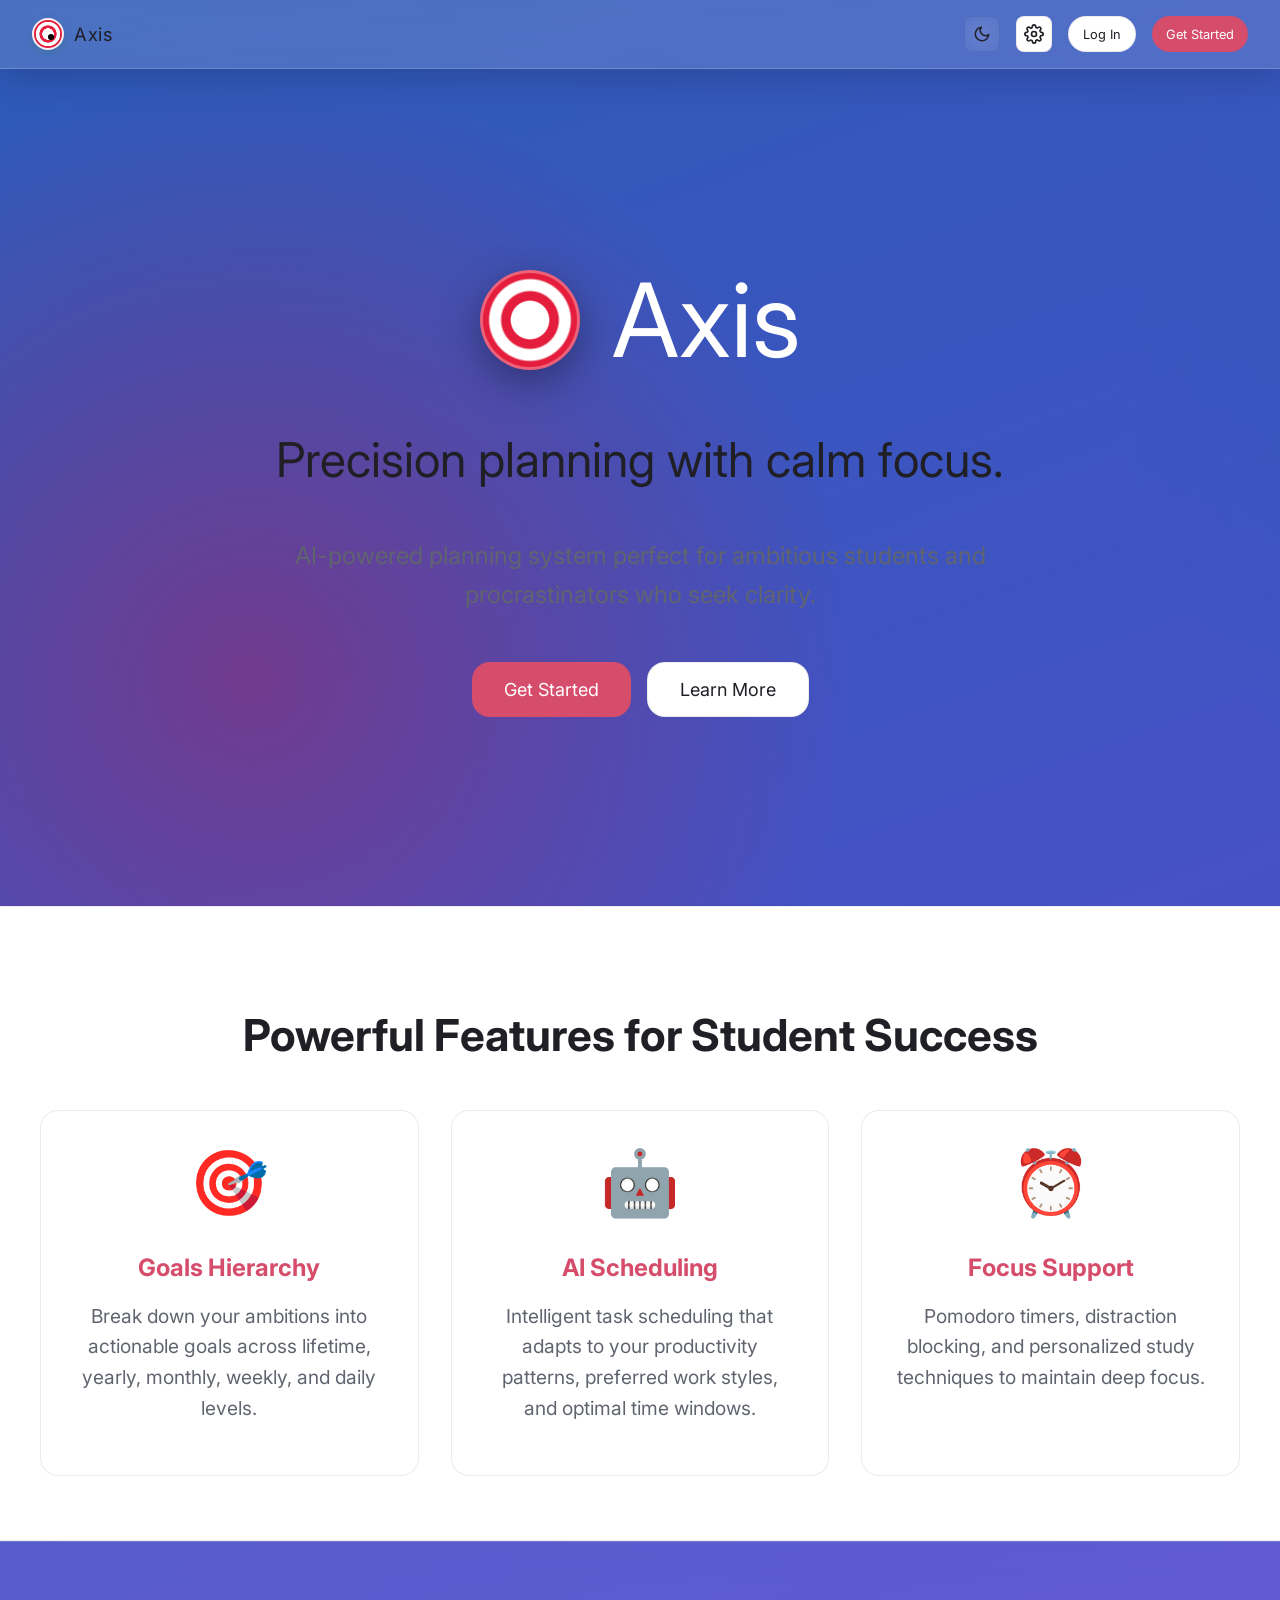
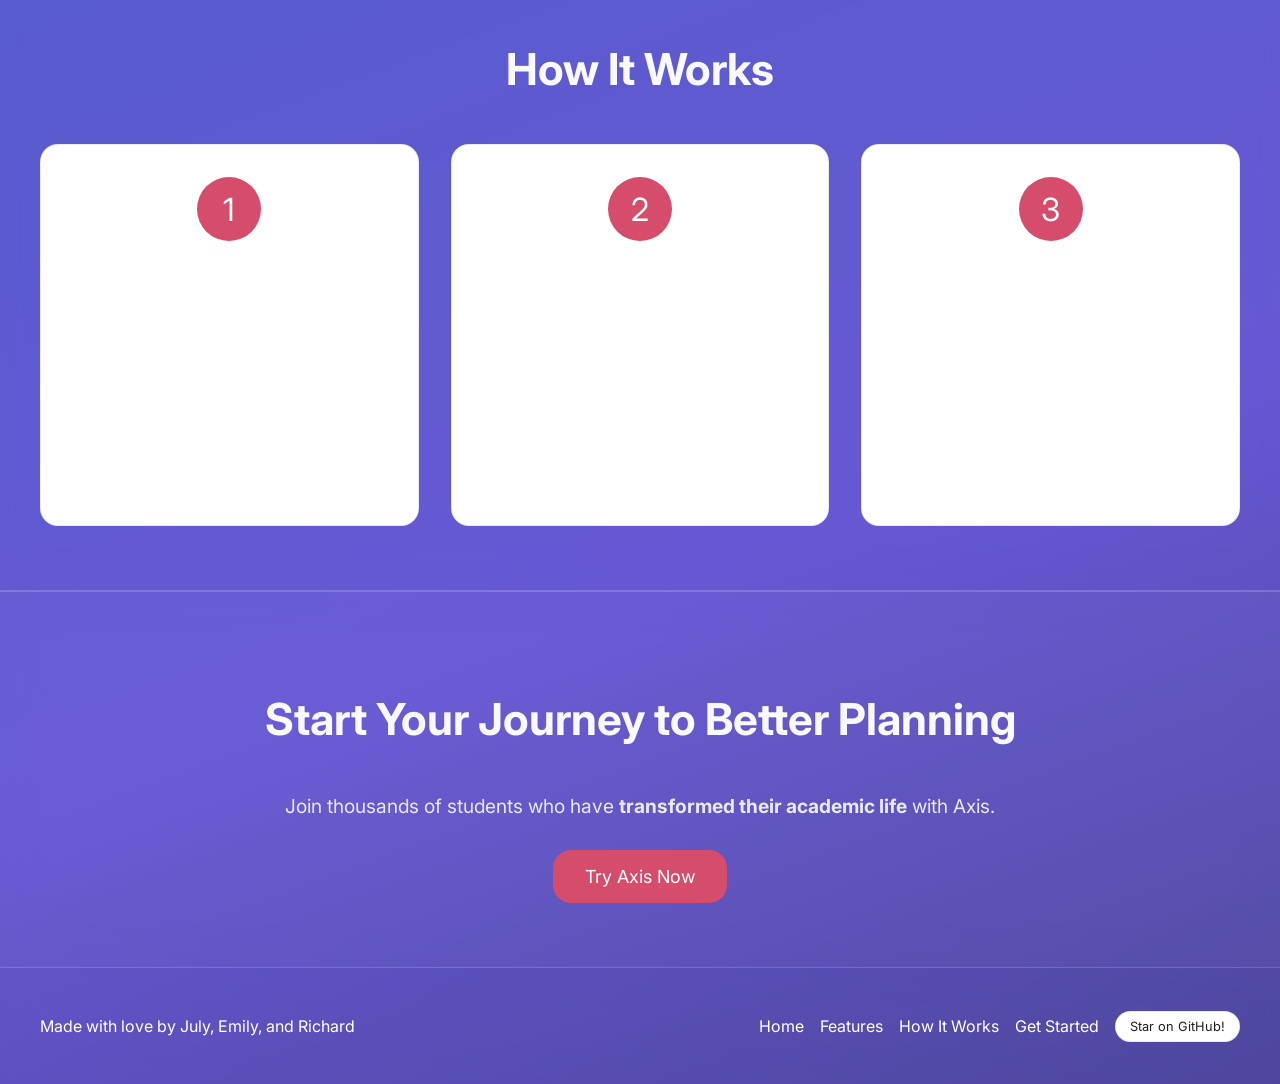
==== commit 01e11248: "feat: add MCP server, improve accessibility skip-link, enhance dashboard and styling" ====
--- a/dashboard.html
+++ b/dashboard.html
@@ -19,11 +19,12 @@
   <link rel="manifest" href="manifest.json" />
   <link rel="preconnect" href="https://fonts.googleapis.com">
   <link rel="preconnect" href="https://fonts.gstatic.com" crossorigin>
-  <link href="https://fonts.googleapis.com/css2?family=Inter:wght@400;500;600&family=Playfair+Display:wght@400;500;600;700&display=swap" rel="stylesheet">
+  <link href="https://fonts.googleapis.com/css2?family=Inter:wght@400;500;600;700&display=swap" rel="stylesheet">
   <title>Axis - Dashboard</title>
   <link rel="stylesheet" href="style.css" />
 </head>
 <body>
+  <a href="#main-content" class="skip-link">Skip to main content</a>
   <div id="app">
     <!-- Main Dashboard -->
     <div id="dashboard" class="dashboard">
@@ -74,30 +75,30 @@
               <path d="M19.4 15a1.65 1.65 0 0 0 .33 1.82l.06.06a2 2 0 0 1 0 2.83 2 2 0 0 1-2.83 0l-.06-.06a1.65 1.65 0 0 0-1.82-.33 1.65 1.65 0 0 0-1 1.51V21a2 2 0 0 1-2 2 2 2 0 0 1-2-2v-.09A1.65 1.65 0 0 0 9 19.4a1.65 1.65 0 0 0-1.82.33l-.06.06a2 2 0 0 1-2.83 0 2 2 0 0 1 0-2.83l.06-.06a1.65 1.65 0 0 0 .33-1.82 1.65 1.65 0 0 0-1.51-1H3a2 2 0 0 1-2-2 2 2 0 0 1 2-2h.09A1.65 1.65 0 0 0 4.6 9a1.65 1.65 0 0 0-.33-1.82l-.06-.06a2 2 0 0 1 0-2.83 2 2 0 0 1 2.83 0l.06.06a1.65 1.65 0 0 0 1.82.33H9a1.65 1.65 0 0 0 1-1.51V3a2 2 0 0 1 2-2 2 2 0 0 1 2 2v.09a1.65 1.65 0 0 0 1 1.51 1.65 1.65 0 0 0 1.82-.33l.06-.06a2 2 0 0 1 2.83 0 2 2 0 0 1 0 2.83l-.06.06a1.65 1.65 0 0 0-.33 1.82V9a1.65 1.65 0 0 0 1.51 1H21a2 2 0 0 1 2 2 2 2 0 0 1-2 2h-.09a1.65 1.65 0 0 0-1.51 1z"></path>
             </svg>
           </button>
-          <button id="logoutBtn" class="btn-icon" title="Logout">
-            <svg width="20" height="20" viewBox="0 0 20 20" fill="none" stroke="currentColor" stroke-width="2">
+          <button id="logoutBtn" class="btn-icon" title="Logout" aria-label="Log out">
+            <svg width="20" height="20" viewBox="0 0 20 20" fill="none" stroke="currentColor" stroke-width="2" aria-hidden="true">
               <path d="M9 3H4a2 2 0 0 0-2 2v10a2 2 0 0 0 2 2h5M13 7l4 4-4 4M17 11H7"/>
             </svg>
           </button>
         </div>
       </header>
 
-      <main class="app-main">
+      <main class="app-main" id="main-content">
       <!-- Left Sidebar -->
       <aside class="sidebar">
         <!-- Goals Section -->
-        <section class="panel panel-goals">
+        <section class="panel panel-goals" aria-labelledby="goals-heading">
           <div class="panel-header">
             <div class="panel-header-row">
               <div>
-            <h2>Goals Hierarchy</h2>
+            <h2 id="goals-heading">Goals Hierarchy</h2>
             <span class="panel-subtitle">Your goals across different timeframes</span>
               </div>
               <button id="addGoalBtn" class="btn btn-secondary btn-sm">+ Add goal <span class="shortcut-hint-inline" aria-hidden="true">⌘G</span></button>
             </div>
           </div>
           <div class="goals-content">
-            <div id="goalsList" class="goals-list-hierarchy">
+            <div id="goalsList" class="goals-list-hierarchy" role="list" aria-label="Goals list">
               <!-- Goals populated by JS with hierarchy -->
             </div>
           </div>
@@ -191,16 +192,16 @@
           </div>
         </section>
 
-        <section class="panel panel-tasks">
+        <section class="panel panel-tasks" aria-labelledby="tasks-heading">
           <div class="panel-header">
             <div style="display: flex; justify-content: space-between; align-items: center; width: 100%;">
               <div>
-                <h2>To‑Do List</h2>
+                <h2 id="tasks-heading">To‑Do List</h2>
                 <span class="panel-subtitle">Ranked by urgency &amp; deadlines</span>
               </div>
               <div style="display: flex; gap: 8px; align-items: center;">
-                <button type="button" id="toggleMatrixBtn" class="btn btn-ghost btn-sm" title="Toggle Eisenhower Matrix view">
-                  <svg width="14" height="14" viewBox="0 0 14 14" fill="none" stroke="currentColor" stroke-width="1.5">
+                <button type="button" id="toggleMatrixBtn" class="btn btn-ghost btn-sm" title="Toggle Eisenhower Matrix view" aria-label="Toggle between list and matrix view" aria-pressed="false">
+                  <svg width="14" height="14" viewBox="0 0 14 14" fill="none" stroke="currentColor" stroke-width="1.5" aria-hidden="true">
                     <rect x="1" y="1" width="5" height="5" rx="1"/>
                     <rect x="8" y="1" width="5" height="5" rx="1"/>
                     <rect x="1" y="8" width="5" height="5" rx="1"/>
@@ -214,42 +215,42 @@
             </div>
           </div>
           <!-- Eisenhower Matrix View -->
-          <div id="eisenhowerMatrix" class="eisenhower-matrix hidden">
-            <div class="matrix-quadrant quadrant-urgent-important">
+          <div id="eisenhowerMatrix" class="eisenhower-matrix hidden" role="region" aria-label="Eisenhower Matrix">
+            <div class="matrix-quadrant quadrant-urgent-important" role="group" aria-label="Urgent and Important tasks">
               <div class="quadrant-header">
-                <span class="quadrant-icon">🔥</span>
+                <span class="quadrant-icon" aria-hidden="true">🔥</span>
                 <span class="quadrant-title">Do First</span>
                 <span class="quadrant-label">Urgent & Important</span>
               </div>
-              <div class="quadrant-tasks" data-priority="Urgent & Important"></div>
-            </div>
-            <div class="matrix-quadrant quadrant-important-not-urgent">
+              <div class="quadrant-tasks" data-priority="Urgent & Important" role="list" aria-label="Urgent and Important tasks"></div>
+            </div>
+            <div class="matrix-quadrant quadrant-important-not-urgent" role="group" aria-label="Important but not urgent tasks">
               <div class="quadrant-header">
-                <span class="quadrant-icon">📅</span>
+                <span class="quadrant-icon" aria-hidden="true">📅</span>
                 <span class="quadrant-title">Schedule</span>
                 <span class="quadrant-label">Important, Not Urgent</span>
               </div>
-              <div class="quadrant-tasks" data-priority="Important, Not Urgent"></div>
-            </div>
-            <div class="matrix-quadrant quadrant-urgent-not-important">
+              <div class="quadrant-tasks" data-priority="Important, Not Urgent" role="list" aria-label="Important but not urgent tasks"></div>
+            </div>
+            <div class="matrix-quadrant quadrant-urgent-not-important" role="group" aria-label="Urgent but not important tasks">
               <div class="quadrant-header">
-                <span class="quadrant-icon">📤</span>
+                <span class="quadrant-icon" aria-hidden="true">📤</span>
                 <span class="quadrant-title">Delegate</span>
                 <span class="quadrant-label">Urgent, Not Important</span>
               </div>
-              <div class="quadrant-tasks" data-priority="Urgent, Not Important"></div>
-            </div>
-            <div class="matrix-quadrant quadrant-not-urgent-not-important">
+              <div class="quadrant-tasks" data-priority="Urgent, Not Important" role="list" aria-label="Urgent but not important tasks"></div>
+            </div>
+            <div class="matrix-quadrant quadrant-not-urgent-not-important" role="group" aria-label="Not urgent and not important tasks">
               <div class="quadrant-header">
-                <span class="quadrant-icon">🗑️</span>
+                <span class="quadrant-icon" aria-hidden="true">🗑️</span>
                 <span class="quadrant-title">Eliminate</span>
                 <span class="quadrant-label">Not Urgent & Not Important</span>
               </div>
-              <div class="quadrant-tasks" data-priority="Not Urgent & Not Important"></div>
+              <div class="quadrant-tasks" data-priority="Not Urgent & Not Important" role="list" aria-label="Not urgent and not important tasks"></div>
             </div>
           </div>
           <!-- List View -->
-          <div id="taskList" class="task-list">
+          <div id="taskList" class="task-list" role="list" aria-label="Task list">
             <!-- Tasks populated by JS -->
           </div>
         </section>
@@ -271,39 +272,21 @@
           </div>
         </section>
 
-        <!-- Chatbot -->
-        <section class="panel panel-chat">
-          <div class="panel-header">
-            <h2>Axis Assistant</h2>
-            <span class="panel-subtitle">Ask for planning &amp; focus tips</span>
-          </div>
-          <div id="chatWindow" class="chat-window">
-            <!-- Chat messages -->
-          </div>
-          <form id="chatForm" class="chat-input-row">
-            <input
-              type="text"
-              id="chatInput"
-              placeholder="Ask me anything about your schedule..."
-              autocomplete="off"
-            />
-            <button type="submit" class="btn btn-primary">Send</button>
-          </form>
-        </section>
       </aside>
 
-      <!-- Middle: Calendar -->
-      <section class="calendar-section">
+      <!-- Main column: Calendar + Assistant -->
+      <div class="main-column" aria-label="Schedule and assistant">
+      <section class="calendar-section" aria-labelledby="calendar-heading">
         <header class="calendar-header">
           <div class="calendar-title">
-            <h2>Your AI‑generated schedule</h2>
+            <h2 id="calendar-heading">Your AI‑generated schedule</h2>
             <span id="calendarSubtitle" class="calendar-subtitle">
               Once generated, your time‑blocked plan will appear here.
             </span>
           </div>
-          <div class="calendar-controls">
-            <button id="syncCalendarBtn" class="btn btn-secondary btn-sync" title="Sync daily goals to tasks and regenerate schedule">
-              <svg width="16" height="16" viewBox="0 0 16 16" fill="none" stroke="currentColor" stroke-width="2" style="margin-right: 6px;">
+          <div class="calendar-controls" role="group" aria-label="Calendar view controls">
+            <button id="syncCalendarBtn" class="btn btn-secondary btn-sync" title="Sync daily goals to tasks and regenerate schedule" aria-label="Sync calendar and regenerate schedule">
+              <svg width="16" height="16" viewBox="0 0 16 16" fill="none" stroke="currentColor" stroke-width="2" style="margin-right: 6px;" aria-hidden="true">
                 <path d="M1 8v6h6M15 8V2H9M1 8l6-6M15 8l-6 6"/>
               </svg>
               Sync Calendar
@@ -330,10 +313,33 @@
           </div>
         </header>
 
-        <div id="calendarContainer" class="calendar-container">
+        <div id="calendarContainer" class="calendar-container" role="region" aria-label="Calendar view">
           <!-- Calendar rendered by JS -->
         </div>
       </section>
+
+      <!-- Axis Assistant -->
+      <section class="panel panel-chat panel-chat-main" aria-labelledby="chat-heading">
+        <div class="panel-header">
+          <h2 id="chat-heading">Axis Assistant</h2>
+          <span class="panel-subtitle">Ask me to plan, organize, or change your schedule</span>
+        </div>
+        <div id="chatWindow" class="chat-window" role="log" aria-label="Chat messages" aria-live="polite" aria-atomic="false">
+          <!-- Chat messages -->
+        </div>
+        <form id="chatForm" class="chat-input-row" aria-label="Chat input form">
+          <label for="chatInput" class="sr-only">Type your message</label>
+          <input
+            type="text"
+            id="chatInput"
+            placeholder="Try: “Add a 2h essay task due Friday 6pm, then rebalance my week”"
+            autocomplete="off"
+            aria-label="Chat message input"
+          />
+          <button type="submit" class="btn btn-primary" aria-label="Send message">Send</button>
+        </form>
+      </section>
+      </div>
 
 
       <!-- Multi-step onboarding modal (only shown during signup) -->
@@ -367,10 +373,17 @@
                   Age group
                   <select id="user_age_group" required>
                     <option value="">Select...</option>
-                    <option>Middle School</option>
-                    <option>High School</option>
-                    <option>College</option>
-                    <option>Other</option>
+                    <option value="1-10">1-10</option>
+                    <option value="11-20">11-20</option>
+                    <option value="21-30">21-30</option>
+                    <option value="31-40">31-40</option>
+                    <option value="41-50">41-50</option>
+                    <option value="51-60">51-60</option>
+                    <option value="61-70">61-70</option>
+                    <option value="71-80">71-80</option>
+                    <option value="81-90">81-90</option>
+                    <option value="91-100">91-100</option>
+                    <option value="101+">101+</option>
                   </select>
                 </label>
               </fieldset>
@@ -1261,6 +1274,9 @@
     </div>
   </div>
 
+  <script type="module" src="js/modules/service-worker-register.js"></script>
+  <script type="module" src="js/modules/offline-ui.js"></script>
+  <script type="module" src="js/modules/keyboard-nav.js"></script>
   <script src="script.js"></script>
   <script src="js/modules/toast.js"></script>
   <script src="js/utils/confetti.js"></script>
--- a/style.css
+++ b/style.css
@@ -1,68 +1,4 @@
-/* Neue Montreal Font Faces */
-@font-face {
-  font-family: 'Neue Montreal';
-  src: url('fonts/NeueMontreal-Light.otf') format('opentype');
-  font-weight: 300;
-  font-style: normal;
-  font-display: swap;
-}
-
-@font-face {
-  font-family: 'Neue Montreal';
-  src: url('fonts/NeueMontreal-LightItalic.otf') format('opentype');
-  font-weight: 300;
-  font-style: italic;
-  font-display: swap;
-}
-
-@font-face {
-  font-family: 'Neue Montreal';
-  src: url('fonts/NeueMontreal-Regular.otf') format('opentype');
-  font-weight: 400;
-  font-style: normal;
-  font-display: swap;
-}
-
-@font-face {
-  font-family: 'Neue Montreal';
-  src: url('fonts/NeueMontreal-Italic.otf') format('opentype');
-  font-weight: 400;
-  font-style: italic;
-  font-display: swap;
-}
-
-@font-face {
-  font-family: 'Neue Montreal';
-  src: url('fonts/NeueMontreal-Medium.otf') format('opentype');
-  font-weight: 500;
-  font-style: normal;
-  font-display: swap;
-}
-
-@font-face {
-  font-family: 'Neue Montreal';
-  src: url('fonts/NeueMontreal-MediumItalic.otf') format('opentype');
-  font-weight: 500;
-  font-style: italic;
-  font-display: swap;
-}
-
-@font-face {
-  font-family: 'Neue Montreal';
-  src: url('fonts/NeueMontreal-Bold.otf') format('opentype');
-  font-weight: 700;
-  font-style: normal;
-  font-display: swap;
-}
-
-@font-face {
-  font-family: 'Neue Montreal';
-  src: url('fonts/NeueMontreal-BoldItalic.otf') format('opentype');
-  font-weight: 700;
-  font-style: italic;
-  font-display: swap;
-}
-
+/* Light mode */
 :root {
   --bg: #ffffff;
   --bg-alt: #f6f6f8;
@@ -71,11 +7,11 @@
   --text-muted: #60646f;
   --text-primary: var(--text-main);
   --text-secondary: var(--text-muted);
-  --font-sans: "Neue Montreal", "Inter", system-ui, -apple-system, BlinkMacSystemFont, "SF Pro Text", "Segoe UI", sans-serif;
-  --font-serif: "Neue Montreal", "Playfair Display", ui-serif, Georgia, "Times New Roman", serif;
-  --accent-green: #c8103c; /* primary red */
-  --accent-green-soft: #f3e5ea; /* soft red tint */
-  --accent-green-dark: #a10d32;
+  --font-sans: "Inter", system-ui, -apple-system, BlinkMacSystemFont, "SF Pro Text", "Segoe UI", sans-serif;
+  --font-serif: "Inter", system-ui, -apple-system, BlinkMacSystemFont, "SF Pro Text", "Segoe UI", sans-serif;
+  --accent-green: #d64d6b; /* primary red - lightened */
+  --accent-green-soft: #f8eef2; /* soft red tint - lightened */
+  --accent-green-dark: #c23d5a;
   --accent-red: #c8103c;
   --accent-red-soft: #f3e5ea;
   --accent-red-dark: var(--accent-green-dark);
@@ -86,35 +22,28 @@
   --radius-md: 12px;
   --radius-sm: 10px;
   --radius-pill: 999px;
-  --shadow-soft: 0 4px 12px rgba(0, 0, 0, 0.08);
-
-  /* Crystalline design system */
-  --crystal-bg: rgba(255, 255, 255, 0.72);
-  --crystal-bg-strong: rgba(255, 255, 255, 0.88);
-  --crystal-border: rgba(255, 255, 255, 0.5);
-  --crystal-shadow: 0 8px 32px rgba(31, 38, 135, 0.12);
+  /* No shadows - clean minimal design */
+  --shadow-soft: none;
+  --shadow-ambient: none;
+  --shadow-elevated: none;
+  --shadow-floating: none;
+
+  /* Crystalline design system - minimal */
+  --crystal-bg: rgba(255, 255, 255, 1);
+  --crystal-bg-strong: rgba(255, 255, 255, 1);
+  --crystal-border: rgba(0, 0, 0, 0.08);
+  --crystal-shadow: none;
   --crystal-blur: blur(20px);
   --crystal-blur-light: blur(12px);
-  --iridescent: linear-gradient(
-    135deg,
-    rgba(255, 182, 193, 0.15),
-    rgba(173, 216, 230, 0.15),
-    rgba(216, 191, 216, 0.15)
-  );
-  --shadow-ambient: 0 4px 24px -4px rgba(0, 0, 0, 0.06);
-  --shadow-elevated: 0 12px 40px -8px rgba(0, 0, 0, 0.15);
-  --shadow-floating: 0 20px 60px -12px rgba(0, 0, 0, 0.18);
-
-  /* Motion */
-  --ease-smooth: cubic-bezier(0.25, 0.46, 0.45, 0.94);
-  --ease-bounce: cubic-bezier(0.34, 1.56, 0.64, 1);
-  --transition-fast: 0.18s var(--ease-smooth);
+  --iridescent: none;
+
+  /* Motion - smooth consistent transitions */
+  --ease-smooth: cubic-bezier(0.4, 0, 0.2, 1);
+  --transition-fast: 0.2s var(--ease-smooth);
   --transition-normal: 0.25s var(--ease-smooth);
 
-  /* App backdrop */
-  --page-bg: radial-gradient(1200px circle at 12% 0%, rgba(200, 16, 60, 0.12), transparent 52%),
-    radial-gradient(900px circle at 88% 20%, rgba(45, 90, 184, 0.12), transparent 48%),
-    linear-gradient(180deg, #fbfbfd 0%, #f1f4f9 100%);
+  /* App backdrop - solid color only */
+  --page-bg: #fbfbfd;
   --surface-inset: rgba(255, 255, 255, 0.72);
   --surface-inset-strong: rgba(255, 255, 255, 0.9);
   --focus-ring: 0 0 0 4px rgba(200, 16, 60, 0.18);
@@ -138,28 +67,24 @@
   --border-subtle: rgba(255, 255, 255, 0.14);
   --text-main: rgba(255, 255, 255, 0.92);
   --text-muted: rgba(255, 255, 255, 0.64);
-  --accent-green-dark: #ff6b86;
-  --accent-red-dark: #ff6b86;
-  --accent-green-soft: rgba(200, 16, 60, 0.18);
-  --accent-red-soft: rgba(200, 16, 60, 0.18);
+  --accent-green-dark: #ff8ba3;
+  --accent-red-dark: #ff8ba3;
+  --accent-green-soft: rgba(214, 77, 107, 0.2);
+  --accent-red-soft: rgba(214, 77, 107, 0.2);
   --accent-gold: rgba(156, 163, 175, 0.9);
   --accent-gold-soft: rgba(156, 163, 175, 0.14);
-  --shadow-soft: 0 8px 28px rgba(0, 0, 0, 0.35);
-
-  --crystal-bg: rgba(17, 25, 40, 0.62);
-  --crystal-bg-strong: rgba(17, 25, 40, 0.82);
+  --shadow-soft: none;
+  --shadow-ambient: none;
+  --shadow-elevated: none;
+  --shadow-floating: none;
+
+  --crystal-bg: rgba(17, 25, 40, 1);
+  --crystal-bg-strong: rgba(17, 25, 40, 1);
   --crystal-border: rgba(255, 255, 255, 0.12);
-  --crystal-shadow: 0 10px 36px rgba(0, 0, 0, 0.55);
-  --iridescent: linear-gradient(
-    135deg,
-    rgba(255, 182, 193, 0.12),
-    rgba(173, 216, 230, 0.1),
-    rgba(216, 191, 216, 0.1)
-  );
-
-  --page-bg: radial-gradient(1200px circle at 12% 0%, rgba(200, 16, 60, 0.22), transparent 55%),
-    radial-gradient(900px circle at 88% 20%, rgba(45, 90, 184, 0.18), transparent 50%),
-    linear-gradient(180deg, #070a12 0%, #0b1020 100%);
+  --crystal-shadow: none;
+  --iridescent: none;
+
+  --page-bg: #0b1020;
   --surface-inset: rgba(17, 25, 40, 0.66);
   --surface-inset-strong: rgba(17, 25, 40, 0.86);
   --focus-ring: 0 0 0 4px rgba(200, 16, 60, 0.24);
@@ -200,6 +125,9 @@
   background: var(--page-bg);
   color: var(--text-main);
   scroll-behavior: smooth;
+  font-feature-settings: "kern" 1, "liga" 1;
+  -webkit-font-smoothing: antialiased;
+  -moz-osx-font-smoothing: grayscale;
 }
 
 /* Authentication Screen */
@@ -219,13 +147,11 @@
 
 .auth-container {
   background: var(--crystal-bg-strong);
-  background-image: var(--iridescent);
   border: 1px solid var(--crystal-border);
   border-radius: 24px;
   padding: 40px;
   width: 100%;
   max-width: 420px;
-  box-shadow: var(--shadow-floating);
   backdrop-filter: var(--crystal-blur);
   -webkit-backdrop-filter: var(--crystal-blur);
 }
@@ -245,7 +171,7 @@
   margin: 8px 0 0;
   font-size: 0.9rem;
   color: var(--text-muted);
-  font-weight: 500;
+  font-weight: 400;
 }
 
 .auth-tabs {
@@ -262,7 +188,7 @@
   background: transparent;
   color: var(--text-muted);
   font-size: 0.9rem;
-  font-weight: 500;
+  font-weight: 400;
   cursor: pointer;
   border-bottom: 2px solid transparent;
   transition: all 0.2s ease;
@@ -289,7 +215,7 @@
   display: block;
   margin-bottom: 6px;
   font-size: 0.85rem;
-  font-weight: 500;
+  font-weight: 400;
   color: var(--text-main);
 }
 
@@ -319,9 +245,9 @@
 }
 
 .form-group input:focus {
-  outline: none;
+  outline: 2px solid var(--accent-green);
+  outline-offset: 2px;
   border-color: var(--accent-green);
-  box-shadow: var(--focus-ring);
 }
 
 .form-group select:focus,
@@ -371,7 +297,7 @@
 
 .btn-google:hover {
   background: var(--crystal-bg-strong);
-  border-color: rgba(148, 163, 184, 0.6);
+  opacity: 0.9;
 }
 
 .auth-divider {
@@ -408,7 +334,7 @@
 .auth-switch-text a {
   color: var(--accent-red);
   text-decoration: none;
-  font-weight: 500;
+  font-weight: 400;
 }
 
 .auth-switch-text a:hover {
@@ -441,7 +367,7 @@
   cursor: pointer;
   padding: 8px 12px;
   border-radius: 8px;
-  transition: all 0.2s ease;
+  transition: background-color var(--transition-fast), color var(--transition-fast), opacity var(--transition-fast);
   display: flex;
   align-items: center;
   gap: 4px;
@@ -450,6 +376,7 @@
 .btn-back-home:hover {
   background: var(--hover-overlay);
   color: var(--text-main);
+  opacity: 0.9;
 }
 
 .auth-container {
@@ -501,26 +428,22 @@
   height: 36px;
   border: 1px solid var(--crystal-border);
   background: var(--crystal-bg);
-  background-image: var(--iridescent);
   border-radius: 8px;
   cursor: pointer;
   display: flex;
   align-items: center;
   justify-content: center;
   color: var(--text-main);
-  box-shadow: var(--shadow-ambient);
   backdrop-filter: var(--crystal-blur-light);
   -webkit-backdrop-filter: var(--crystal-blur-light);
-  transition: transform var(--transition-fast), box-shadow var(--transition-fast), background var(--transition-fast),
-    border-color var(--transition-fast);
+  transition: background-color var(--transition-fast), opacity var(--transition-fast), border-color var(--transition-fast);
   font-size: 1.2rem;
   line-height: 1;
 }
 
 .btn-icon:hover {
   background: var(--crystal-bg-strong);
-  transform: translateY(-1px);
-  box-shadow: var(--shadow-elevated);
+  opacity: 0.9;
 }
 
 .theme-toggle svg {
@@ -568,7 +491,6 @@
 .settings-content {
   position: relative;
   background: var(--crystal-bg-strong);
-  background-image: var(--iridescent);
   border-left: 1px solid var(--crystal-border);
   width: 100%;
   max-width: 600px;
@@ -607,7 +529,7 @@
   background: transparent;
   color: var(--text-muted);
   font-size: 0.9rem;
-  font-weight: 500;
+  font-weight: 400;
   cursor: pointer;
   border-bottom: 2px solid transparent;
   transition: all 0.2s ease;
@@ -670,7 +592,6 @@
 .modal-content {
   position: relative;
   background: var(--crystal-bg-strong);
-  background-image: var(--iridescent);
   border: 1px solid var(--crystal-border);
   border-radius: 20px;
   padding: 32px;
@@ -678,7 +599,6 @@
   max-width: 500px;
   max-height: 90vh;
   overflow-y: auto;
-  box-shadow: var(--shadow-floating);
   backdrop-filter: var(--crystal-blur);
   -webkit-backdrop-filter: var(--crystal-blur);
 }
@@ -1155,7 +1075,7 @@
 .goals-hierarchy-level h4 {
   margin: 0 0 12px;
   font-size: 1rem;
-  font-weight: 600;
+  font-weight: 400;
   color: var(--text-main);
 }
 
@@ -1277,9 +1197,7 @@
   justify-content: space-between;
   padding: 14px 32px;
   background: var(--crystal-bg);
-  background-image: var(--iridescent);
   border-bottom: 1px solid var(--crystal-border);
-  box-shadow: var(--shadow-ambient);
   backdrop-filter: var(--crystal-blur-light);
   -webkit-backdrop-filter: var(--crystal-blur-light);
   position: sticky;
@@ -1319,12 +1237,12 @@
   height: 6px;
   background: #000000;
   border-radius: 50%;
-  transform: translate(-50%, -50%);
+  
   box-shadow: none;
 }
 
 .logo-text {
-  font-weight: 650;
+  font-weight: 400;
   letter-spacing: 0.04em;
   font-size: 1.15rem;
   color: var(--text-main);
@@ -1341,7 +1259,7 @@
 }
 
 .logo-text-dashboard {
-  font-weight: 500;
+  font-weight: 400;
   letter-spacing: 0.02em;
   font-size: 1.15rem;
   color: var(--text-muted);
@@ -1358,36 +1276,43 @@
   flex: 1;
   display: grid;
   grid-template-columns: minmax(280px, 360px) minmax(0, 2fr);
+  grid-template-rows: minmax(0, 1fr);
   gap: 20px;
   padding: 18px 22px 26px;
+  min-height: 0;
 }
 
 .sidebar {
   display: flex;
   flex-direction: column;
   gap: 16px;
+  min-height: 0;
+}
+
+.main-column {
+  display: flex;
+  flex-direction: column;
+  gap: 16px;
+  min-height: 0;
+}
+
+.sidebar .panel,
+.main-column .panel,
+.main-column .calendar-section {
+  min-height: 0;
 }
 
 
 .panel {
   background: var(--crystal-bg);
-  background-image: var(--iridescent);
   border-radius: var(--radius-lg);
   border: 1px solid var(--crystal-border);
-  box-shadow: var(--shadow-ambient), var(--crystal-shadow);
   padding: 16px 16px 14px;
   display: flex;
   flex-direction: column;
   position: relative;
   overflow: hidden;
-  backdrop-filter: var(--crystal-blur);
-  -webkit-backdrop-filter: var(--crystal-blur);
-  transition: transform var(--transition-fast), box-shadow var(--transition-fast), border-color var(--transition-fast);
-}
-
-.panel:hover {
-  transform: translateY(-1px);
-  box-shadow: var(--shadow-elevated), var(--crystal-shadow);
+  transition: border-color var(--transition-normal);
 }
 
 .panel-header {
@@ -1432,52 +1357,57 @@
   padding: 10px 14px;
   border-radius: 10px;
   font-size: 0.8rem;
-  font-weight: 600;
+  font-weight: 400;
   cursor: pointer;
-  transition: all 0.2s ease;
+  transition: opacity var(--transition-normal);
   margin-bottom: 12px;
   display: flex;
   align-items: center;
   justify-content: center;
   gap: 6px;
-  box-shadow: var(--shadow-soft);
   border: 1px solid var(--accent-green-dark);
 }
 
 .btn-add-goal:hover {
-  background: var(--accent-green-dark);
-  transform: translateY(-2px);
-  box-shadow: 0 6px 16px rgba(34, 197, 94, 0.3);
+  opacity: 0.85;
 }
 
 .btn-add-goal:active {
-  transform: translateY(0);
-  box-shadow: 0 2px 8px rgba(129, 140, 248, 0.2);
+  opacity: 0.75;
 }
 
 .btn-add-goal-icon {
   font-size: 1.1rem;
-  font-weight: 700;
+  font-weight: 400;
   line-height: 1;
 }
 
 .panel-tasks {
+  flex: 1 1 0;
   min-height: 280px;
 }
 
 .panel-habits {
-  min-height: 200px;
+  flex: 1 1 0;
+  min-height: 220px;
 }
 
 .habits-content {
   padding: 0 4px;
+  display: flex;
+  flex-direction: column;
+  gap: 10px;
+  flex: 1 1 auto;
+  min-height: 0;
 }
 
 .habits-list {
   display: flex;
   flex-direction: column;
   gap: 6px;
-  max-height: 400px;
+  flex: 1 1 auto;
+  min-height: 0;
+  max-height: none;
   overflow-y: auto;
 }
 
@@ -1498,7 +1428,7 @@
 }
 
 .habit-name {
-  font-weight: 500;
+  font-weight: 400;
   flex: 1;
 }
 
@@ -1518,7 +1448,7 @@
   padding: 0 4px;
   border-radius: 4px;
   transition: background-color 0.15s ease;
-  font-weight: 700;
+  font-weight: 400;
 }
 
 .habit-delete-btn:hover {
@@ -1550,7 +1480,7 @@
 
 .goals-level-header {
   font-size: 0.7rem;
-  font-weight: 600;
+  font-weight: 400;
   color: var(--text-muted);
   text-transform: uppercase;
   letter-spacing: 0.5px;
@@ -1591,7 +1521,7 @@
 }
 
 .goal-name {
-  font-weight: 500;
+  font-weight: 400;
   color: var(--text-main);
 }
 
@@ -1613,7 +1543,7 @@
   padding: 0 4px;
   border-radius: 4px;
   transition: background-color 0.15s ease;
-  font-weight: 700;
+  font-weight: 400;
 }
 
 .goal-delete-btn:hover {
@@ -1626,7 +1556,9 @@
   position: relative;
   z-index: 1;
   margin-top: 4px;
-  max-height: 280px;
+  flex: 1 1 auto;
+  min-height: 0;
+  max-height: none;
   overflow: auto;
   padding-right: 2px;
 }
@@ -1638,34 +1570,16 @@
   padding: 10px 10px;
   margin-bottom: 8px;
   border-radius: var(--radius-md);
-  background: var(--crystal-bg-strong);
-  background-image: var(--iridescent);
+  background: var(--crystal-bg);
   border: 1px solid var(--crystal-border);
   position: relative;
   overflow: hidden;
   cursor: pointer;
-  transition: transform var(--transition-fast), box-shadow var(--transition-fast), background 0.2s ease-out;
-  backdrop-filter: var(--crystal-blur-light);
-  -webkit-backdrop-filter: var(--crystal-blur-light);
-}
-
-.task-item::before {
-  content: "";
-  position: absolute;
-  inset: 0;
-  opacity: 0;
-  background: var(--accent-green-soft);
-  transition: opacity 0.2s ease-out;
-  pointer-events: none;
+  transition: border-color var(--transition-normal);
 }
 
 .task-item:hover {
-  transform: translateY(-1px);
-  box-shadow: var(--shadow-elevated);
-}
-
-.task-item:hover::before {
-  opacity: 1;
+  border-color: rgba(200, 16, 60, 0.2);
 }
 
 .task-checkbox {
@@ -1683,7 +1597,8 @@
   justify-content: center;
   cursor: pointer;
   background: var(--surface-inset-strong);
-  transition: background 0.18s ease-out, border-color 0.18s ease-out, transform 0.12s ease-out;
+  transition: background-color var(--transition-fast), border-color var(--transition-fast);
+  will-change: background-color, border-color;
 }
 
 .checkbox-fancy-inner {
@@ -1691,29 +1606,28 @@
   height: 10px;
   border-radius: 50%;
   background: transparent;
-  transition: transform 0.22s cubic-bezier(0.17, 0.67, 0.45, 1.3), background 0.15s ease-out;
+  transition: background-color var(--transition-fast), opacity var(--transition-fast);
 }
 
 .checkbox-fancy.completed {
   border-color: var(--accent-green);
   background: var(--accent-green);
-  transform: scale(1.02);
 }
 
 .checkbox-fancy.completed .checkbox-fancy-inner {
   background: #ecfdf3;
-  transform: scale(1.4);
+  opacity: 1;
 }
 
 @keyframes complete-pop {
   0% {
-    transform: scale(0.9);
+    
   }
   40% {
-    transform: scale(1.15);
+    
   }
   100% {
-    transform: scale(1);
+    
   }
 }
 
@@ -1764,19 +1678,13 @@
   background: var(--accent-green-soft);
   color: var(--accent-green-dark);
   cursor: pointer;
-  transition: background 0.16s ease-out, transform 0.1s ease-out, box-shadow 0.16s ease-out;
+  transition: background-color var(--transition-fast), color var(--transition-fast);
+  will-change: background-color;
 }
 
 .task-edit-btn:hover {
   background: var(--accent-green);
   color: white;
-  box-shadow: var(--shadow-soft);
-  transform: translateY(-0.5px);
-}
-
-.task-edit-btn:active {
-  transform: translateY(0.5px);
-  box-shadow: none;
 }
 
 .task-delete-btn {
@@ -1787,30 +1695,24 @@
   background: rgba(239, 68, 68, 0.12);
   color: #dc2626;
   cursor: pointer;
-  transition: background 0.16s ease-out, transform 0.1s ease-out, box-shadow 0.16s ease-out;
-  font-weight: 500;
+  transition: background-color var(--transition-fast);
+  font-weight: 400;
   line-height: 1;
   display: inline-flex;
   align-items: center;
   justify-content: center;
+  will-change: background-color;
 }
 
 .task-delete-btn:hover {
   background: rgba(239, 68, 68, 0.22);
-  box-shadow: 0 4px 10px rgba(239, 68, 68, 0.4);
-  transform: translateY(-0.5px);
-}
-
-.task-delete-btn:active {
-  transform: translateY(0.5px);
-  box-shadow: none;
 }
 
 .priority-pill {
   padding: 1px 8px;
   border-radius: 999px;
   font-size: 0.68rem;
-  font-weight: 500;
+  font-weight: 400;
 }
 
 .priority-urgent-important {
@@ -1835,7 +1737,7 @@
   padding: 2px 6px;
   border-radius: 4px;
   font-size: 0.65rem;
-  font-weight: 600;
+  font-weight: 400;
   margin-left: 6px;
   text-transform: uppercase;
   letter-spacing: 0.3px;
@@ -1879,6 +1781,12 @@
 
 .panel-chat {
   max-height: 380px;
+}
+
+.panel-chat.panel-chat-main {
+  max-height: none;
+  flex: 1 1 0;
+  min-height: 360px;
 }
 
 .chat-window {
@@ -1892,6 +1800,11 @@
   padding-right: 4px;
 }
 
+.panel-chat.panel-chat-main .chat-window {
+  min-height: 0;
+  max-height: none;
+}
+
 .chat-message {
   max-width: 90%;
   padding: 8px 10px;
@@ -1937,7 +1850,6 @@
 
 .chat-input-row input:focus {
   border-color: var(--accent-green);
-  box-shadow: var(--focus-ring);
   background: var(--surface-inset-strong);
 }
 
@@ -1980,7 +1892,6 @@
   background: var(--bg);
   border-radius: var(--radius-lg);
   border: 1px solid var(--border-subtle);
-  box-shadow: 0 24px 60px rgba(0, 0, 0, 0.3);
   padding: 24px 28px;
   position: relative;
   overflow: hidden;
@@ -2009,8 +1920,7 @@
   background: var(--accent-green);
   border-color: transparent;
   color: white;
-  font-weight: 600;
-  box-shadow: var(--shadow-soft);
+  font-weight: 400;
 }
 
 .wizard-step {
@@ -2027,11 +1937,11 @@
 @keyframes fade-slide-in {
   from {
     opacity: 0;
-    transform: translateY(6px);
+    
   }
   to {
     opacity: 1;
-    transform: translateY(0);
+    
   }
 }
 
@@ -2057,7 +1967,6 @@
   border: 1px dashed var(--border-subtle);
   padding: 8px 10px 10px;
   background: var(--crystal-bg);
-  background-image: var(--iridescent);
   backdrop-filter: var(--crystal-blur-light);
   -webkit-backdrop-filter: var(--crystal-blur-light);
 }
@@ -2065,7 +1974,7 @@
 legend {
   padding: 0 6px;
   font-size: 0.85rem;
-  font-weight: 600;
+  font-weight: 400;
   color: var(--text-muted);
 }
 
@@ -2089,16 +1998,15 @@
   color: var(--text-main);
   outline: none;
   transition: border-color var(--transition-fast), box-shadow var(--transition-fast),
-    background 0.15s ease-out, transform 0.1s ease-out;
+    background 0.15s ease-out
 }
 
 label input:focus,
 label select:focus,
 textarea:focus {
   border-color: var(--accent-green);
-  box-shadow: var(--focus-ring);
   background: var(--surface-inset-strong);
-  transform: translateY(-0.5px);
+  
 }
 
 textarea {
@@ -2126,7 +2034,6 @@
 
 .weekly-day {
   background: var(--crystal-bg);
-  background-image: var(--iridescent);
   border-radius: 12px;
   padding: 10px 12px;
   border: 1px solid var(--crystal-border);
@@ -2137,7 +2044,7 @@
 }
 
 .weekly-day-header {
-  font-weight: 600;
+  font-weight: 400;
   margin-bottom: 8px;
   font-size: 0.85rem;
 }
@@ -2180,7 +2087,6 @@
 
 .commitment-row input:focus {
   border-color: var(--accent-green);
-  box-shadow: var(--focus-ring);
 }
 
 .commitment-row-actions {
@@ -2209,7 +2115,6 @@
 .btn-add-commitment {
   border: 1px dashed var(--crystal-border);
   background: var(--crystal-bg);
-  background-image: var(--iridescent);
   color: var(--text-main);
   border-radius: 8px;
   padding: 8px 12px;
@@ -2217,12 +2122,12 @@
   cursor: pointer;
   transition: background 0.15s ease-out, border-color 0.15s ease-out;
   width: 100%;
-  font-weight: 500;
+  font-weight: 400;
 }
 
 .btn-add-commitment:hover {
   background: var(--crystal-bg-strong);
-  border-color: rgba(200, 16, 60, 0.35);
+  opacity: 0.9;
 }
 
 .weekend-grid {
@@ -2233,7 +2138,6 @@
 
 .weekend-day {
   background: var(--crystal-bg);
-  background-image: var(--iridescent);
   border-radius: 12px;
   padding: 10px 12px;
   border: 1px solid var(--crystal-border);
@@ -2261,20 +2165,18 @@
   border-radius: 999px;
   border: 1px solid var(--crystal-border);
   background: var(--crystal-bg);
-  background-image: var(--iridescent);
   padding: 4px 10px;
   font-size: 0.78rem;
   cursor: pointer;
   transition: background var(--transition-fast), border-color var(--transition-fast),
-    box-shadow var(--transition-fast), transform 0.12s ease-out;
+    box-shadow var(--transition-fast)
 }
 
 .button-group button.selected {
   background: var(--accent-green);
   border-color: transparent;
   color: white;
-  box-shadow: var(--shadow-soft);
-  transform: translateY(-0.5px);
+  
 }
 
 .conditional-row.hidden {
@@ -2302,58 +2204,39 @@
   align-items: center;
   justify-content: center;
   gap: 4px;
-  transition: background var(--transition-fast), border-color var(--transition-fast), box-shadow var(--transition-fast),
-    transform var(--transition-fast);
+  transition: opacity var(--transition-normal);
+  font-family: var(--font-sans);
+  font-weight: 400;
 }
 
 .btn-primary {
-  background: linear-gradient(135deg, #d3133a, #b30f33);
+  background: var(--accent-green);
   color: white;
-  box-shadow: var(--shadow-soft);
 }
 
 .btn-secondary {
   background: var(--accent-gold-soft);
   color: var(--text-main);
-  box-shadow: var(--shadow-soft);
   border: 1px solid var(--crystal-border);
 }
 
 .btn-success {
-  background: linear-gradient(135deg, #e11d48, #c8103c);
+  background: var(--accent-green);
   color: white;
-  box-shadow: var(--shadow-soft);
 }
 
 .btn-ghost {
   background: var(--crystal-bg);
-  background-image: var(--iridescent);
   color: var(--text-main);
   border: 1px solid var(--crystal-border);
-  backdrop-filter: var(--crystal-blur-light);
-  -webkit-backdrop-filter: var(--crystal-blur-light);
 }
 
 .btn:hover {
-  transform: translateY(-1px);
-  box-shadow: var(--shadow-elevated);
-}
-
-.btn-primary:hover {
-  background: linear-gradient(135deg, #c20e35, #a00d2c);
-}
-
-.btn-secondary:hover {
-  background: rgba(156, 163, 175, 0.25);
-}
-
-.btn-ghost:hover {
-  background: var(--crystal-bg-strong);
+  opacity: 0.85;
 }
 
 .btn:active {
-  transform: translateY(1px) scale(0.99);
-  box-shadow: none;
+  opacity: 0.75;
 }
 
 .btn:disabled {
@@ -2382,16 +2265,13 @@
   border: 1px solid var(--crystal-border);
   cursor: pointer;
   background: var(--crystal-bg);
-  background-image: var(--iridescent);
   font-size: 0.78rem;
   text-align: left;
-  transition: transform 0.12s ease-out, box-shadow var(--transition-fast), border-color var(--transition-fast);
+  transition: border-color var(--transition-fast), background-color var(--transition-fast);
 }
 
 .priority-buttons .priority.selected {
-  transform: translateY(-1px);
-  box-shadow: var(--shadow-elevated);
-  border-color: transparent;
+  border-color: var(--accent-green);
 }
 
 .priority.urgent-important {
@@ -2424,7 +2304,6 @@
 .tasks-summary {
   margin-top: 6px;
   background: var(--crystal-bg);
-  background-image: var(--iridescent);
   border-radius: 14px;
   border: 1px dashed var(--crystal-border);
   padding: 8px 10px;
@@ -2467,7 +2346,6 @@
   border: 1px dashed var(--crystal-border);
   padding: 8px 10px;
   background: var(--crystal-bg);
-  background-image: var(--iridescent);
   max-height: 220px;
   overflow-y: auto;
   font-size: 0.8rem;
@@ -2498,7 +2376,6 @@
 
 .calendar-section {
   background: var(--crystal-bg);
-  background-image: var(--iridescent);
   border-radius: var(--radius-lg);
   border: 1px solid var(--crystal-border);
   box-shadow: var(--shadow-ambient), var(--crystal-shadow);
@@ -2521,7 +2398,7 @@
 .calendar-title h2 {
   margin: 0;
   font-size: 1.4rem;
-  font-weight: 700;
+  font-weight: 400;
   color: var(--text-main);
 }
 
@@ -2569,7 +2446,6 @@
 .calendar-controls {
   display: inline-flex;
   background: var(--crystal-bg);
-  background-image: var(--iridescent);
   padding: 3px;
   border-radius: 999px;
   border: 1px solid var(--crystal-border);
@@ -2592,7 +2468,6 @@
 .btn-toggle-view.active {
   background: var(--accent-green);
   color: white;
-  box-shadow: var(--shadow-soft);
 }
 
 .calendar-container {
@@ -2607,10 +2482,8 @@
 
 .calendar-inner {
   background: var(--crystal-bg-strong);
-  background-image: var(--iridescent);
   border-radius: 16px;
   border: 1px solid var(--crystal-border);
-  box-shadow: var(--shadow-elevated);
   overflow: hidden;
   backdrop-filter: var(--crystal-blur);
   -webkit-backdrop-filter: var(--crystal-blur);
@@ -2641,7 +2514,7 @@
   border-bottom: 1px solid var(--grid-line);
   border-right: 1px solid var(--grid-line);
   text-align: center;
-  font-weight: 600;
+  font-weight: 400;
 }
 
 .calendar-header-cell:last-child {
@@ -2680,7 +2553,7 @@
 .calendar-header-cell-today {
   background: var(--accent-green) !important;
   color: white;
-  font-weight: 700;
+  font-weight: 400;
 }
 
 .calendar-current-time-line {
@@ -2718,8 +2591,7 @@
   flex-direction: column;
   justify-content: space-between;
   color: var(--text-main);
-  box-shadow: var(--shadow-ambient);
-  transition: transform 0.1s ease-out, box-shadow 0.1s ease-out, opacity 0.2s ease;
+  
   background: var(--surface-inset-strong); /* Default background, will be overridden by category */
   border: 1px solid var(--crystal-border);
   user-select: none;
@@ -2735,10 +2607,6 @@
   cursor: grab;
 }
 
-.calendar-task-block:hover {
-  transform: translateY(-1px);
-  box-shadow: var(--shadow-elevated);
-}
 
 .calendar-task-block-fixed {
   background: var(--surface-inset);
@@ -2819,7 +2687,7 @@
 .calendar-month-header {
   text-align: center;
   font-size: 1.2rem;
-  font-weight: 700;
+  font-weight: 400;
   padding: 12px 0;
   color: var(--text-primary);
   border-bottom: 1px solid var(--grid-line);
@@ -2855,7 +2723,7 @@
   z-index: 1;
 }
 
-.landing-page::before {
+/* .landing-page::before {
   content: "";
   position: absolute;
   inset: -40%;
@@ -2867,7 +2735,7 @@
   opacity: 0.5;
   filter: blur(1px);
   pointer-events: none;
-  transform: translate3d(0, 0, 0);
+  
   z-index: 0;
 }
 
@@ -2890,7 +2758,7 @@
   .landing-page::before {
     animation: landing-mesh 22s var(--ease-smooth) infinite alternate;
   }
-}
+} */
 
 @keyframes landing-bg-shift {
   from {
@@ -2901,14 +2769,14 @@
   }
 }
 
-@keyframes landing-mesh {
+/* @keyframes landing-mesh {
   from {
-    transform: translate3d(-1.5%, -1%, 0) rotate(-1deg);
+    
   }
   to {
-    transform: translate3d(1.5%, 1%, 0) rotate(1deg);
-  }
-}
+    
+  }
+} */ 
 
 .landing-header {
   display: flex;
@@ -2930,11 +2798,11 @@
 @keyframes slideDown {
   from {
     opacity: 0;
-    transform: translateY(-20px);
+    
   }
   to {
     opacity: 1;
-    transform: translateY(0);
+    
   }
 }
 
@@ -2950,39 +2818,28 @@
 
 .landing-page .logo-text,
 .landing-page .logo-text-link {
-  color: rgba(255, 255, 255, 0.92);
+  color: var(--text-main);
 }
 
 .landing-page .btn-ghost {
-  background: rgba(255, 255, 255, 0.12);
-  border-color: rgba(255, 255, 255, 0.22);
-  color: rgba(255, 255, 255, 0.92);
-  background-image: none;
+  background: var(--crystal-bg);
+  border-color: var(--crystal-border);
+  color: var(--text-main);
 }
 
 .landing-page .btn-ghost:hover {
-  background: rgba(255, 255, 255, 0.18);
-}
-
-:root[data-theme="dark"] .landing-page .btn-ghost {
-  background: rgba(17, 25, 40, 0.55);
-  border-color: rgba(255, 255, 255, 0.14);
+  background: var(--bg-alt);
+  opacity: 0.9;
 }
 
 .landing-page .theme-toggle {
-  background: rgba(255, 255, 255, 0.12);
-  border-color: rgba(255, 255, 255, 0.22);
-  color: rgba(255, 255, 255, 0.92);
-  background-image: none;
+  background: transparent;
+  border: 1px solid var(--crystal-border);
+  color: var(--text-main);
 }
 
 .landing-page .theme-toggle:hover {
-  background: rgba(255, 255, 255, 0.18);
-}
-
-:root[data-theme="dark"] .landing-page .theme-toggle {
-  background: rgba(17, 25, 40, 0.55);
-  border-color: rgba(255, 255, 255, 0.14);
+  background: var(--bg-alt);
 }
 
 .hero-section {
@@ -2997,8 +2854,9 @@
   position: relative;
 }
 
-.hero-section::before,
+/* .hero-section::before,
 .hero-section::after {
+  display: none;
   content: "";
   position: absolute;
   width: 260px;
@@ -3015,13 +2873,13 @@
 .hero-section::before {
   top: 18%;
   left: max(24px, 6vw);
-  transform: rotate(-8deg);
+  
 }
 
 .hero-section::after {
   bottom: 14%;
   right: max(24px, 7vw);
-  transform: rotate(10deg);
+  
 }
 
 @media (prefers-reduced-motion: no-preference) {
@@ -3031,81 +2889,79 @@
   .hero-section::after {
     animation: float-card-2 12s var(--ease-smooth) infinite;
   }
-}
-
-@keyframes float-card-1 {
+} */
+
+/* @keyframes float-card-1 {
   0%, 100% {
-    transform: translate3d(0, 0, 0) rotate(-8deg);
+    
   }
   50% {
-    transform: translate3d(0, -10px, 0) rotate(-6deg);
+    
   }
 }
 
 @keyframes float-card-2 {
   0%, 100% {
-    transform: translate3d(0, 0, 0) rotate(10deg);
+    
   }
   50% {
-    transform: translate3d(0, 12px, 0) rotate(8deg);
-  }
-}
+    
+  }
+} */
 
 .hero-content {
   width: min(920px, 100%);
   padding: 56px 44px;
-  border-radius: 34px;
-  background: rgba(255, 255, 255, 0.1);
-  border: 1px solid rgba(255, 255, 255, 0.22);
-  box-shadow: 0 34px 110px rgba(0, 0, 0, 0.22);
-  backdrop-filter: blur(18px);
-  -webkit-backdrop-filter: blur(18px);
+  border-radius: 0;
+  background: transparent;
+  border: none;
+  backdrop-filter: none;
+  -webkit-backdrop-filter: none;
   position: relative;
   z-index: 1;
 }
 
 :root[data-theme="dark"] .hero-content {
-  background: rgba(17, 25, 40, 0.52);
-  border-color: rgba(255, 255, 255, 0.14);
+  background: transparent;
+  border: none;
 }
 
 .hero-title {
   font-size: 6.4rem;
-  font-weight: 700;
-  font-family: var(--font-serif);
+  font-weight: 400;
+  font-family: var(--font-sans);
   margin: 0;
   padding: 0;
-  animation: fadeInUp 0.8s var(--ease-smooth) 0.2s both;
-  text-shadow: 0 10px 38px rgba(0, 0, 0, 0.32);
+  text-shadow: none;
 }
 
 @keyframes fadeInUp {
   from {
     opacity: 0;
-    transform: translateY(30px);
+    
   }
   to {
     opacity: 1;
-    transform: translateY(0);
+    
   }
 }
 
 .reveal {
   opacity: 0;
-  transform: translateY(14px);
-  transition: opacity 0.6s var(--ease-smooth), transform 0.6s var(--ease-smooth);
-  will-change: opacity, transform;
+  
+  
+  will-change: opacity
 }
 
 .reveal.is-visible {
   opacity: 1;
-  transform: translateY(0);
+  
 }
 
 @media (prefers-reduced-motion: reduce) {
   .reveal {
     opacity: 1;
-    transform: none;
+    
     transition: none;
   }
 }
@@ -3131,11 +2987,11 @@
 
 @keyframes logo-float {
   0%, 100% {
-    transform: translateY(0);
+    
     box-shadow: 0 12px 40px rgba(0, 0, 0, 0.35);
   }
   50% {
-    transform: translateY(-10px);
+    
     box-shadow: 0 18px 55px rgba(0, 0, 0, 0.4);
   }
 }
@@ -3143,18 +2999,16 @@
 .hero-subtitle {
   font-size: 3rem;
   margin: 0 0 3rem 0;
-  font-family: var(--font-serif);
-  font-weight: 500;
-  animation: fadeInUp 0.8s var(--ease-smooth) 0.3s both;
-  color: rgba(255, 255, 255, 0.95);
-  text-shadow: 0 2px 10px rgba(0, 0, 0, 0.2);
+  font-family: var(--font-sans);
+  font-weight: 400;
+  color: var(--text-main);
+  text-shadow: none;
 }
 
 .hero-tagline {
   font-size: 1.5rem;
   margin: 0 auto 3rem auto;
-  animation: fadeInUp 0.8s var(--ease-smooth) 0.4s both;
-  color: rgba(255, 255, 255, 0.9);
+  color: var(--text-muted);
   max-width: 700px;
   line-height: 1.6;
   text-align: center;
@@ -3165,39 +3019,32 @@
   gap: 16px;
   justify-content: center;
   flex-wrap: wrap;
-  animation: fadeInUp 0.8s var(--ease-smooth) 0.5s both;
 }
 
 .btn-large {
   padding: 1rem 2rem;
   font-size: 1.125rem;
   border-radius: 18px;
-  transition: transform var(--transition-fast), box-shadow var(--transition-fast), background var(--transition-fast),
-    border-color var(--transition-fast);
+  transition: background-color var(--transition-normal), color var(--transition-normal), opacity var(--transition-normal);
 }
 
 .btn-large:hover {
-  transform: translateY(-2px);
-  box-shadow: 0 18px 60px rgba(0, 0, 0, 0.25);
+  opacity: 0.85;
 }
 
 .btn-special {
-  background: rgba(255, 255, 255, 0.12);
-  border: 1px solid rgba(255, 255, 255, 0.35);
+  background: var(--crystal-bg);
+  border: 1px solid var(--crystal-border);
   padding: 1rem 2rem;
   font-size: 1.125rem;
   border-radius: 18px;
-  color: white;
-  backdrop-filter: blur(12px);
-  -webkit-backdrop-filter: blur(12px);
-  transition: transform var(--transition-fast), box-shadow var(--transition-fast), background var(--transition-fast),
-    border-color var(--transition-fast);
+  color: var(--text-main);
+  transition: background-color var(--transition-normal), opacity var(--transition-normal);
 }
 
 .btn-special:hover {
-  background: rgba(255, 255, 255, 0.18);
-  border-color: rgba(255, 255, 255, 0.5);
-  transform: translateY(-2px);
+  background: var(--bg-alt);
+  opacity: 0.9;
 }
 
 .features-section,
@@ -3210,7 +3057,6 @@
 
 .features-section {
   background: var(--crystal-bg-strong);
-  background-image: var(--iridescent);
   color: var(--text-main);
   border-top: 1px solid var(--crystal-border);
   border-bottom: 1px solid var(--crystal-border);
@@ -3259,18 +3105,12 @@
   padding: 2rem;
   border-radius: 18px;
   background: var(--crystal-bg);
-  background-image: var(--iridescent);
   border: 1px solid var(--crystal-border);
-  box-shadow: var(--shadow-ambient);
-  backdrop-filter: var(--crystal-blur);
-  -webkit-backdrop-filter: var(--crystal-blur);
-  transition: transform var(--transition-fast), box-shadow var(--transition-fast), border-color var(--transition-fast);
+  transition: border-color var(--transition-fast);
 }
 
 .feature-item:hover {
-  transform: translateY(-3px);
-  box-shadow: var(--shadow-elevated);
-  border-color: rgba(200, 16, 60, 0.35);
+  border-color: rgba(214, 77, 107, 0.3);
 }
 
 .feature-icon {
@@ -3314,18 +3154,13 @@
 .step-item {
   padding: 2rem;
   border-radius: 18px;
-  background: rgba(255, 255, 255, 0.1);
-  border: 1px solid rgba(255, 255, 255, 0.18);
-  box-shadow: 0 18px 50px rgba(0, 0, 0, 0.14);
-  backdrop-filter: blur(16px);
-  -webkit-backdrop-filter: blur(16px);
-  transition: transform var(--transition-fast), box-shadow var(--transition-fast), border-color var(--transition-fast);
+  background: var(--crystal-bg);
+  border: 1px solid var(--crystal-border);
+  transition: border-color var(--transition-fast);
 }
 
 .step-item:hover {
-  transform: translateY(-3px);
-  box-shadow: 0 26px 70px rgba(0, 0, 0, 0.2);
-  border-color: rgba(255, 255, 255, 0.28);
+  border-color: rgba(214, 77, 107, 0.3);
 }
 
 :root[data-theme="dark"] .step-item {
@@ -3340,16 +3175,15 @@
 .step-number {
   width: 4rem;
   height: 4rem;
-  background: linear-gradient(135deg, #d3133a, #b30f33);
+  background: var(--accent-green);
   color: white;
   border-radius: 50%;
   display: flex;
   align-items: center;
   justify-content: center;
   font-size: 2rem;
-  font-weight: bold;
+  font-weight: 400;
   margin: 0 auto 2rem;
-  box-shadow: 0 12px 40px rgba(0, 0, 0, 0.22);
 }
 
 .step-item h3 {
@@ -3483,7 +3317,7 @@
 }
 
 .calendar-month-day {
-  font-weight: 600;
+  font-weight: 400;
   margin-bottom: 6px;
   font-size: 0.85rem;
   color: var(--text-primary);
@@ -3498,7 +3332,7 @@
   background: var(--accent-green);
   color: white;
   border-radius: 50%;
-  font-weight: 700;
+  font-weight: 400;
 }
 
 .calendar-month-tasks {
@@ -3516,12 +3350,12 @@
   overflow: hidden;
   text-overflow: ellipsis;
   white-space: nowrap;
-  transition: transform 0.1s ease, opacity 0.1s ease;
-  font-weight: 500;
+  
+  font-weight: 400;
 }
 
 .calendar-month-task-item:hover {
-  transform: translateX(2px);
+  
   opacity: 0.9;
 }
 
@@ -3591,7 +3425,7 @@
   position: absolute;
   bottom: 4px;
   left: 50%;
-  transform: translateX(-50%);
+  
 }
 
 .countdown-overlay {
@@ -3612,11 +3446,9 @@
 
 .countdown-card {
   background: var(--crystal-bg-strong);
-  background-image: var(--iridescent);
   border: 1px solid var(--crystal-border);
   border-radius: 18px;
   padding: 18px 20px;
-  box-shadow: var(--shadow-floating);
   text-align: center;
   min-width: 260px;
   backdrop-filter: var(--crystal-blur);
@@ -3629,7 +3461,7 @@
 
 .countdown-timer {
   font-variant-numeric: tabular-nums;
-  font-weight: 700;
+  font-weight: 400;
   font-size: 2rem;
   margin: 4px 0 8px;
 }
@@ -3654,10 +3486,8 @@
 
 .pomodoro-modal-content {
   background: var(--crystal-bg-strong);
-  background-image: var(--iridescent);
   border-radius: 24px;
   padding: 32px;
-  box-shadow: var(--shadow-floating);
   border: 1px solid var(--crystal-border);
   min-width: 400px;
   max-width: 500px;
@@ -3676,11 +3506,11 @@
 @keyframes slideUp {
   from {
     opacity: 0;
-    transform: translateY(20px);
+    
   }
   to {
     opacity: 1;
-    transform: translateY(0);
+    
   }
 }
 
@@ -3694,7 +3524,7 @@
 .pomodoro-header h2 {
   margin: 0;
   font-size: 1.5rem;
-  font-weight: 700;
+  font-weight: 400;
   color: var(--text-primary);
 }
 
@@ -3726,7 +3556,7 @@
 
 .pomodoro-task-name {
   font-size: 1.1rem;
-  font-weight: 600;
+  font-weight: 400;
   color: var(--text-primary);
   margin: 0 0 8px;
 }
@@ -3743,7 +3573,7 @@
 
 .pomodoro-timer {
   font-variant-numeric: tabular-nums;
-  font-weight: 700;
+  font-weight: 400;
   font-size: 4rem;
   color: var(--accent-green);
   margin: 16px 0 8px;
@@ -3754,7 +3584,7 @@
 .pomodoro-status {
   font-size: 0.9rem;
   color: var(--text-secondary);
-  font-weight: 500;
+  font-weight: 400;
   margin-top: 8px;
 }
 
@@ -3768,7 +3598,7 @@
 .pomodoro-btn {
   min-width: 100px;
   padding: 10px 20px;
-  font-weight: 600;
+  font-weight: 400;
 }
 
 .pomodoro-progress {
@@ -3836,19 +3666,18 @@
   border: none;
   border-radius: var(--radius-md);
   font-size: 0.75rem;
-  font-weight: 600;
+  font-weight: 400;
   cursor: pointer;
   box-shadow: 0 2px 8px rgba(0, 0, 0, 0.15);
-  transition: transform 0.2s, box-shadow 0.2s;
+  
 }
 
 .btn-approve-all-ghosts:hover {
-  transform: translateY(-2px);
-  box-shadow: 0 6px 16px rgba(0, 0, 0, 0.2);
+  opacity: 0.85;
 }
 
 .btn-approve-all-ghosts:active {
-  transform: translateY(0);
+  opacity: 0.75;
 }
 
 .btn-approve-all-ghosts.hidden {
@@ -3865,7 +3694,7 @@
 }
 
 @keyframes spin {
-  to { transform: rotate(360deg); }
+  to {  }
 }
 
 /* Goal List Structure - Single unified list */
@@ -3903,7 +3732,6 @@
 .goal-timeframe-selector select:focus {
   outline: none;
   border-color: var(--accent-red);
-  box-shadow: var(--focus-ring);
 }
 
 .btn-add-goal {
@@ -3914,7 +3742,7 @@
   border: none;
   border-radius: var(--radius-sm);
   cursor: pointer;
-  font-weight: 500;
+  font-weight: 400;
   margin-left: auto;
   transition: background 0.2s;
   height: 36px;
@@ -3986,7 +3814,7 @@
   display: flex;
   align-items: center;
   justify-content: center;
-  transition: transform 0.2s;
+  
 }
 
 .goal-list-toggle:hover {
@@ -4093,7 +3921,6 @@
   min-width: 280px;
   max-width: 100%;
   background: var(--crystal-bg-strong);
-  background-image: var(--iridescent);
   border: 1px solid var(--crystal-border);
   border-radius: var(--radius-md);
   padding: 24px;
@@ -4113,7 +3940,7 @@
 .goal-editor-panel h3 {
   margin: 0;
   font-size: 1.1rem;
-  font-weight: 600;
+  font-weight: 400;
   flex-shrink: 0;
 }
 
@@ -4135,7 +3962,6 @@
 .goal-editor-panel textarea:focus {
   outline: none;
   border-color: var(--accent-red);
-  box-shadow: var(--focus-ring);
 }
 
 .goal-editor-actions {
@@ -4152,7 +3978,7 @@
   padding: 10px 16px;
   font-size: 0.9rem;
   border-radius: var(--radius-md);
-  font-weight: 500;
+  font-weight: 400;
   box-sizing: border-box;
   min-width: 0;
   white-space: nowrap;
@@ -4160,9 +3986,12 @@
   text-overflow: ellipsis;
 }
 
+/* Mobile Responsiveness - Tablet and Below */
 @media (max-width: 1080px) {
   .app-main {
     grid-template-columns: 1fr;
+    gap: 16px;
+    padding: 16px;
   }
 
   .sidebar {
@@ -4172,22 +4001,303 @@
   .calendar-section {
     order: 1;
   }
-}
-
+  
+  .panel {
+    padding: 14px;
+  }
+}
+
+/* Mobile Responsiveness - Mobile */
 @media (max-width: 720px) {
+  html {
+    font-size: 15px; /* Slightly smaller base font for mobile */
+  }
+
   .app-header {
-    flex-direction: column;
-    align-items: flex-start;
-    gap: 6px;
+    flex-direction: row;
+    align-items: center;
+    justify-content: space-between;
+    padding: 12px 16px;
+    gap: 12px;
+  }
+
+  .logo {
+    flex-shrink: 0;
+  }
+
+  .logo-text {
+    font-size: 1rem;
+  }
+
+  .logo-text-dashboard {
+    display: none; /* Hide "Dashboard" text on mobile */
+  }
+
+  .header-actions {
+    display: flex;
+    gap: 8px;
+  }
+
+  .btn-icon {
+    min-width: 40px;
+    min-height: 40px;
+    padding: 8px;
+    touch-action: manipulation; /* Improve touch responsiveness */
+  }
+
+  .app-main {
+    padding: 12px;
+    gap: 12px;
+  }
+
+  .panel {
+    padding: 12px;
+    border-radius: var(--radius-md);
+  }
+
+  .panel-header h2 {
+    font-size: 0.95rem;
+  }
+
+  .panel-subtitle {
+    font-size: 0.75rem;
   }
 
   .calendar-header {
     flex-direction: column;
     align-items: flex-start;
+    gap: 12px;
+    padding: 12px;
+  }
+
+  .calendar-controls {
+    width: 100%;
+    flex-wrap: wrap;
+  }
+
+  .btn-toggle-view {
+    flex: 1;
+    min-width: 0;
+    padding: 8px 12px;
+    font-size: 0.85rem;
   }
 
   .calendar-grid {
-    font-size: 0.68rem;
+    font-size: 0.65rem;
+  }
+  
+  /* Screen reader only class */
+  .sr-only {
+    position: absolute;
+    width: 1px;
+    height: 1px;
+    padding: 0;
+    margin: -1px;
+    overflow: hidden;
+    clip: rect(0, 0, 0, 0);
+    white-space: nowrap;
+    border-width: 0;
+  }
+
+  .btn {
+    padding: 10px 16px;
+    font-size: 0.9rem;
+    min-height: 44px; /* Touch-friendly button size */
+    touch-action: manipulation;
+  }
+
+  .btn-sm {
+    padding: 6px 12px;
+    font-size: 0.8rem;
+    min-height: 36px;
+  }
+
+  .modal-content {
+    width: 95%;
+    max-width: 95%;
+    margin: 12px;
+    max-height: calc(100vh - 24px);
+    padding: 16px;
+  }
+
+  .modal-header {
+    padding: 12px 0;
+  }
+
+  .modal-header h2 {
+    font-size: 1.1rem;
+  }
+
+  .form-group {
+    margin-bottom: 16px;
+  }
+
+  .form-group label {
+    font-size: 0.9rem;
+    margin-bottom: 6px;
+  }
+
+  input[type="text"],
+  input[type="email"],
+  input[type="password"],
+  input[type="date"],
+  input[type="number"],
+  select,
+  textarea {
+    font-size: 16px; /* Prevents zoom on iOS */
+    padding: 10px 12px;
+    min-height: 44px;
+  }
+
+  textarea {
+    min-height: 100px;
+  }
+
+  .task-item {
+    padding: 12px;
+  }
+
+  .task-item-name {
+    font-size: 0.9rem;
+  }
+
+  .eisenhower-matrix {
+    grid-template-columns: 1fr;
+    gap: 12px;
+  }
+
+  .matrix-quadrant {
+    min-height: 150px;
+  }
+
+  .btn-group {
+    flex-direction: column;
+    gap: 8px;
+  }
+
+  .btn-group button {
+    width: 100%;
+  }
+
+  .two-col {
+    grid-template-columns: 1fr;
+  }
+
+  .wizard-content {
+    padding: 16px;
+  }
+
+  .wizard-step h2 {
+    font-size: 1.3rem;
+  }
+
+  .settings-content {
+    padding: 16px;
+  }
+
+  .settings-tabs {
+    overflow-x: auto;
+    -webkit-overflow-scrolling: touch;
+    scrollbar-width: none;
+  }
+
+  .settings-tabs::-webkit-scrollbar {
+    display: none;
+  }
+
+  .settings-tab {
+    white-space: nowrap;
+    flex-shrink: 0;
+  }
+
+  .toast-container {
+    bottom: 16px;
+    right: 16px;
+    left: 16px;
+    max-width: calc(100vw - 32px);
+  }
+
+  .toast {
+    min-width: auto;
+    max-width: 100%;
+  }
+
+  /* Improve touch targets for interactive elements */
+  button,
+  a,
+  [role="button"],
+  input[type="checkbox"],
+  input[type="radio"] {
+    min-height: 44px;
+    min-width: 44px;
+  }
+
+  /* Stack calendar controls on mobile */
+  .btn-sync {
+    width: 100%;
+    margin-bottom: 8px;
+  }
+
+  .calendar-controls {
+    width: 100%;
+  }
+}
+
+/* Very small mobile devices */
+@media (max-width: 480px) {
+  html {
+    font-size: 14px;
+  }
+
+  .app-main {
+    padding: 8px;
+    gap: 8px;
+  }
+
+  .panel {
+    padding: 10px;
+  }
+
+  .panel-header h2 {
+    font-size: 0.9rem;
+  }
+
+  .hero-title {
+    font-size: 3rem;
+  }
+
+  .hero-subtitle {
+    font-size: 1.2rem;
+  }
+
+  .modal-content {
+    width: 100%;
+    max-width: 100%;
+    margin: 0;
+    border-radius: 0;
+    max-height: 100vh;
+    height: 100vh;
+  }
+}
+
+/* Landscape orientation adjustments */
+@media (max-width: 720px) and (orientation: landscape) {
+  .app-main {
+    grid-template-columns: minmax(280px, 360px) minmax(0, 2fr);
+    gap: 16px;
+  }
+
+  .sidebar {
+    order: 1;
+  }
+
+  .calendar-section {
+    order: 2;
+  }
+
+  .panel-goals,
+  .panel-tasks {
+    max-height: 300px;
   }
 }
 
@@ -4272,7 +4382,7 @@
   display: block;
   margin-bottom: 6px;
   font-size: 0.85rem;
-  font-weight: 500;
+  font-weight: 400;
   color: var(--text-main);
 }
 
@@ -4311,13 +4421,11 @@
 }
 .confirm-dialog {
   background: var(--crystal-bg-strong);
-  background-image: var(--iridescent);
   border: 1px solid var(--crystal-border);
   border-radius: 16px;
   padding: 24px;
   max-width: 400px;
   width: 90%;
-  box-shadow: var(--shadow-floating);
   backdrop-filter: var(--crystal-blur);
   -webkit-backdrop-filter: var(--crystal-blur);
 }
@@ -4347,7 +4455,7 @@
   background: #ef4444;
   color: white;
   font-size: 0.65rem;
-  font-weight: 700;
+  font-weight: 400;
   border-radius: 50%;
   display: flex;
   align-items: center;
@@ -4358,7 +4466,7 @@
 /* Improved calendar drag feedback */
 .calendar-task-block.dragging {
   opacity: 0.6;
-  transform: rotate(3deg) scale(1.05);
+  
   box-shadow: 0 16px 40px rgba(15, 23, 42, 0.25);
   z-index: 1000;
 }
@@ -4402,10 +4510,10 @@
   align-items: center;
   justify-content: center;
   box-shadow: 0 1px 3px rgba(0,0,0,0.1);
-  transition: transform 0.1s, background 0.1s;
+  
 }
 .calendar-task-action-btn:hover {
-  transform: scale(1.1);
+  
   background: var(--crystal-bg-strong);
 }
 
@@ -4414,20 +4522,20 @@
   position: fixed;
   bottom: 80px;
   left: 50%;
-  transform: translateX(-50%);
+  
   background: var(--accent-green);
   color: white;
   padding: 12px 24px;
   border-radius: 12px;
   font-size: 0.9rem;
-  font-weight: 600;
+  font-weight: 400;
   box-shadow: 0 8px 24px rgba(0,0,0,0.2);
   z-index: 1000;
   animation: slide-up 0.3s ease-out;
 }
 @keyframes slide-up {
-  from { transform: translateX(-50%) translateY(20px); opacity: 0; }
-  to { transform: translateX(-50%) translateY(0); opacity: 1; }
+  from {  opacity: 0; }
+  to {  opacity: 1; }
 }
 
 /* Improved task list styling */
@@ -4500,8 +4608,8 @@
 }
 
 .btn-icon:focus {
-  outline: none;
-  box-shadow: 0 0 0 2px var(--accent-green-soft);
+  outline: 2px solid var(--accent-green);
+  outline-offset: 2px;
 }
 
 /* Tooltip styles */
@@ -4513,7 +4621,7 @@
   position: absolute;
   bottom: 100%;
   left: 50%;
-  transform: translateX(-50%);
+  
   padding: 6px 10px;
   background: #1f2937;
   color: white;
@@ -4545,9 +4653,9 @@
 
 /* Success animation */
 @keyframes success-check {
-  0% { transform: scale(0); }
-  50% { transform: scale(1.2); }
-  100% { transform: scale(1); }
+  0% {  }
+  50% {  }
+  100% {  }
 }
 .success-check {
   display: inline-block;
@@ -4581,11 +4689,11 @@
   min-height: 100px;
   display: flex;
   flex-direction: column;
-  transition: transform 0.2s ease, box-shadow 0.2s ease;
+  
 }
 
 .matrix-quadrant:hover {
-  transform: translateY(-2px);
+  
   box-shadow: 0 4px 12px rgba(0, 0, 0, 0.1);
 }
 
@@ -4604,7 +4712,7 @@
 }
 
 .quadrant-title {
-  font-weight: 600;
+  font-weight: 400;
   font-size: 0.75rem;
   color: inherit;
 }
@@ -4663,7 +4771,6 @@
 
 .quadrant-task-item:hover {
   background: var(--surface-inset-strong);
-  transform: translateX(2px);
   border-color: var(--crystal-border);
 }
 
@@ -4708,10 +4815,8 @@
   top: 80px;
   right: 24px;
   background: var(--crystal-bg-strong);
-  background-image: var(--iridescent);
   border-radius: 16px;
   padding: 16px 20px;
-  box-shadow: var(--shadow-elevated);
   border: 1px solid var(--crystal-border);
   max-width: 320px;
   z-index: 1000;
@@ -4726,11 +4831,11 @@
 
 @keyframes slide-in-right {
   from {
-    transform: translateX(100%);
+    
     opacity: 0;
   }
   to {
-    transform: translateX(0);
+    
     opacity: 1;
   }
 }
@@ -4743,7 +4848,7 @@
 }
 
 .habit-notification-title {
-  font-weight: 600;
+  font-weight: 400;
   font-size: 0.9rem;
   display: flex;
   align-items: center;
@@ -4776,7 +4881,7 @@
 }
 
 .habit-notification-habit {
-  font-weight: 600;
+  font-weight: 400;
   color: var(--accent-green);
 }
 
@@ -4817,7 +4922,7 @@
 
 .analytics-stat-value {
   font-size: 1.5rem;
-  font-weight: 700;
+  font-weight: 400;
   color: var(--accent-green);
 }
 
@@ -4843,7 +4948,7 @@
 
 .analytics-section h4 {
   font-size: 0.8rem;
-  font-weight: 600;
+  font-weight: 400;
   color: var(--text-main);
   margin: 0 0 8px;
 }
@@ -4916,10 +5021,58 @@
   transition: height 0.3s ease;
 }
 
-.weekly-progress-label {
-  font-size: 0.65rem;
-  color: var(--text-muted);
-}
+  .weekly-progress-label {
+    font-size: 0.65rem;
+    color: var(--text-muted);
+  }
+  
+  /* Screen reader only - for accessibility */
+  .sr-only {
+    position: absolute;
+    width: 1px;
+    height: 1px;
+    padding: 0;
+    margin: -1px;
+    overflow: hidden;
+    clip: rect(0, 0, 0, 0);
+    white-space: nowrap;
+    border-width: 0;
+  }
+  
+  /* Keyboard navigation improvements */
+  button:focus-visible,
+  a:focus-visible,
+  input:focus-visible,
+  select:focus-visible,
+  textarea:focus-visible {
+    outline: 2px solid var(--accent-green);
+    outline-offset: 2px;
+  }
+  
+  /* Skip to main content link */
+  .skip-link {
+    position: absolute;
+    top: 12px;
+    left: 12px;
+    background: var(--accent-green);
+    border: 1px solid var(--accent-green-dark);
+    color: #ffffff;
+    padding: 10px 14px;
+    border-radius: 12px;
+    text-decoration: none;
+    z-index: 10000;
+    transform: translateY(-220%);
+    opacity: 0;
+    transition:
+      transform var(--transition-fast),
+      opacity var(--transition-fast);
+  }
+  
+  .skip-link:focus,
+  .skip-link:focus-visible {
+    transform: translateY(0);
+    opacity: 1;
+  }
 
 .productivity-score {
   display: flex;
@@ -4936,7 +5089,7 @@
 .score-ring-svg {
   width: 100%;
   height: 100%;
-  transform: rotate(-90deg);
+  
 }
 
 .score-ring-bg {
@@ -4957,16 +5110,16 @@
   position: absolute;
   top: 50%;
   left: 50%;
-  transform: translate(-50%, -50%);
+  
   font-size: 1rem;
-  font-weight: 700;
+  font-weight: 400;
   color: var(--accent-green);
 }
 
 .score-label {
   font-size: 0.85rem;
   color: var(--text-main);
-  font-weight: 500;
+  font-weight: 400;
 }
 
 /* ---------- Phase 2C: Insights + Goal Progress ---------- */
@@ -5335,7 +5488,7 @@
 }
 
 .data-summary-value {
-  font-weight: 600;
+  font-weight: 400;
   color: var(--text-main);
 }
 
@@ -5375,7 +5528,7 @@
 
 .focus-start-title {
   font-size: 1rem;
-  font-weight: 600;
+  font-weight: 400;
   margin: 0 0 8px;
   color: var(--accent-green);
 }
@@ -5413,7 +5566,7 @@
   border-radius: 4px;
   font-size: 0.65rem;
   color: #7c3aed;
-  font-weight: 500;
+  font-weight: 400;
 }
 
 :root[data-theme="dark"] .task-recurring-badge {
